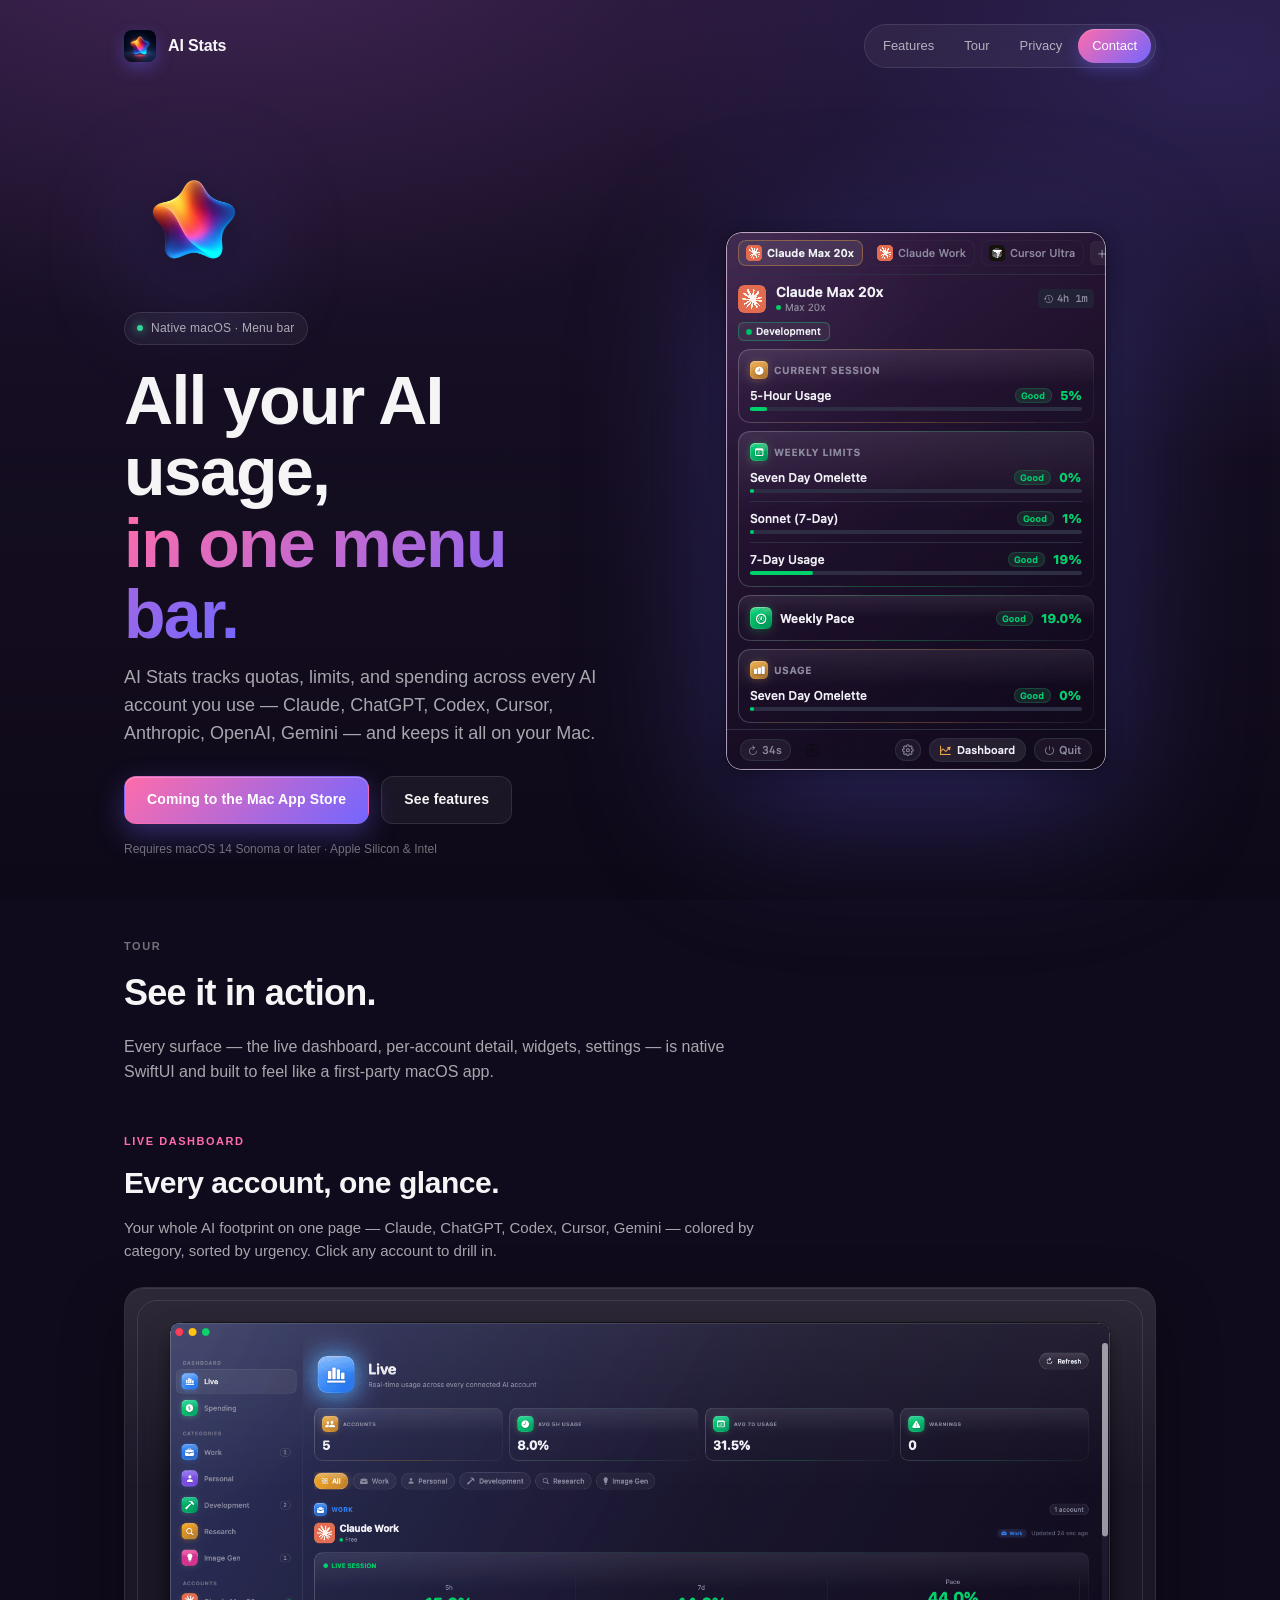
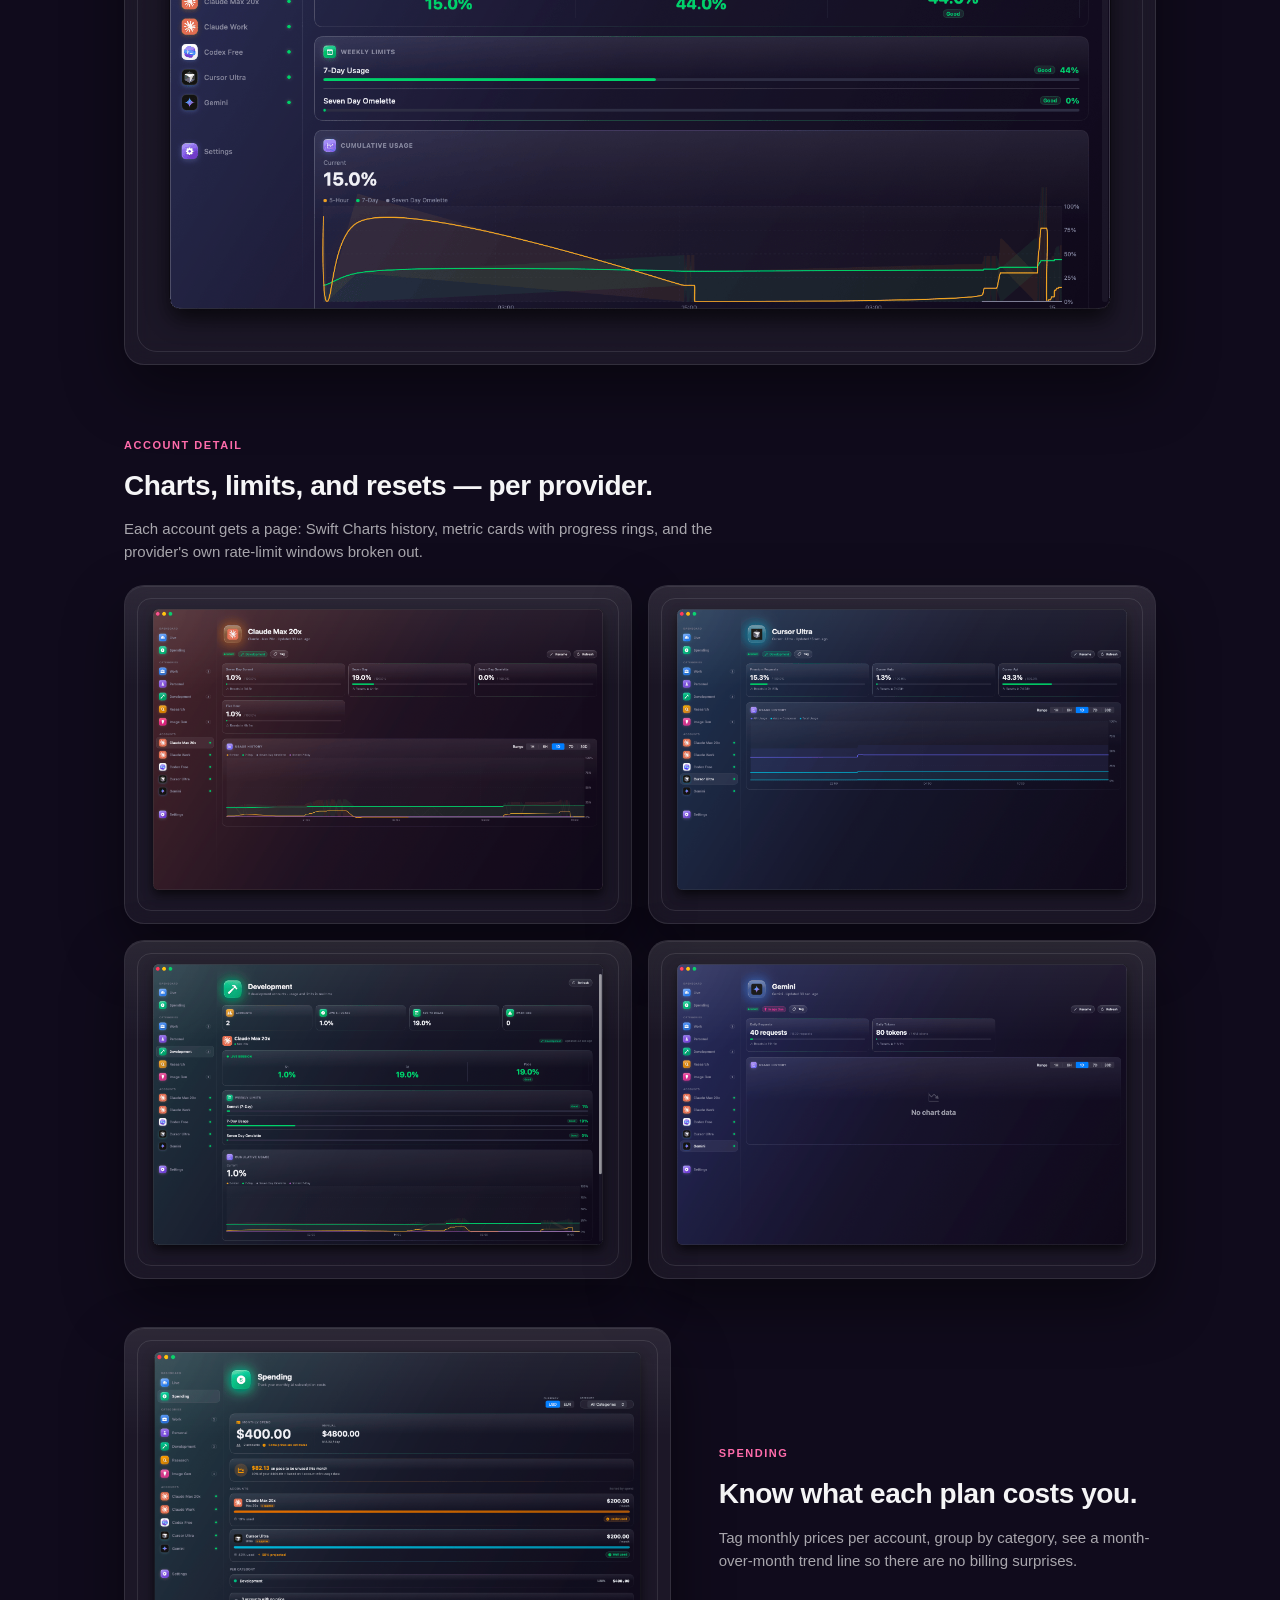
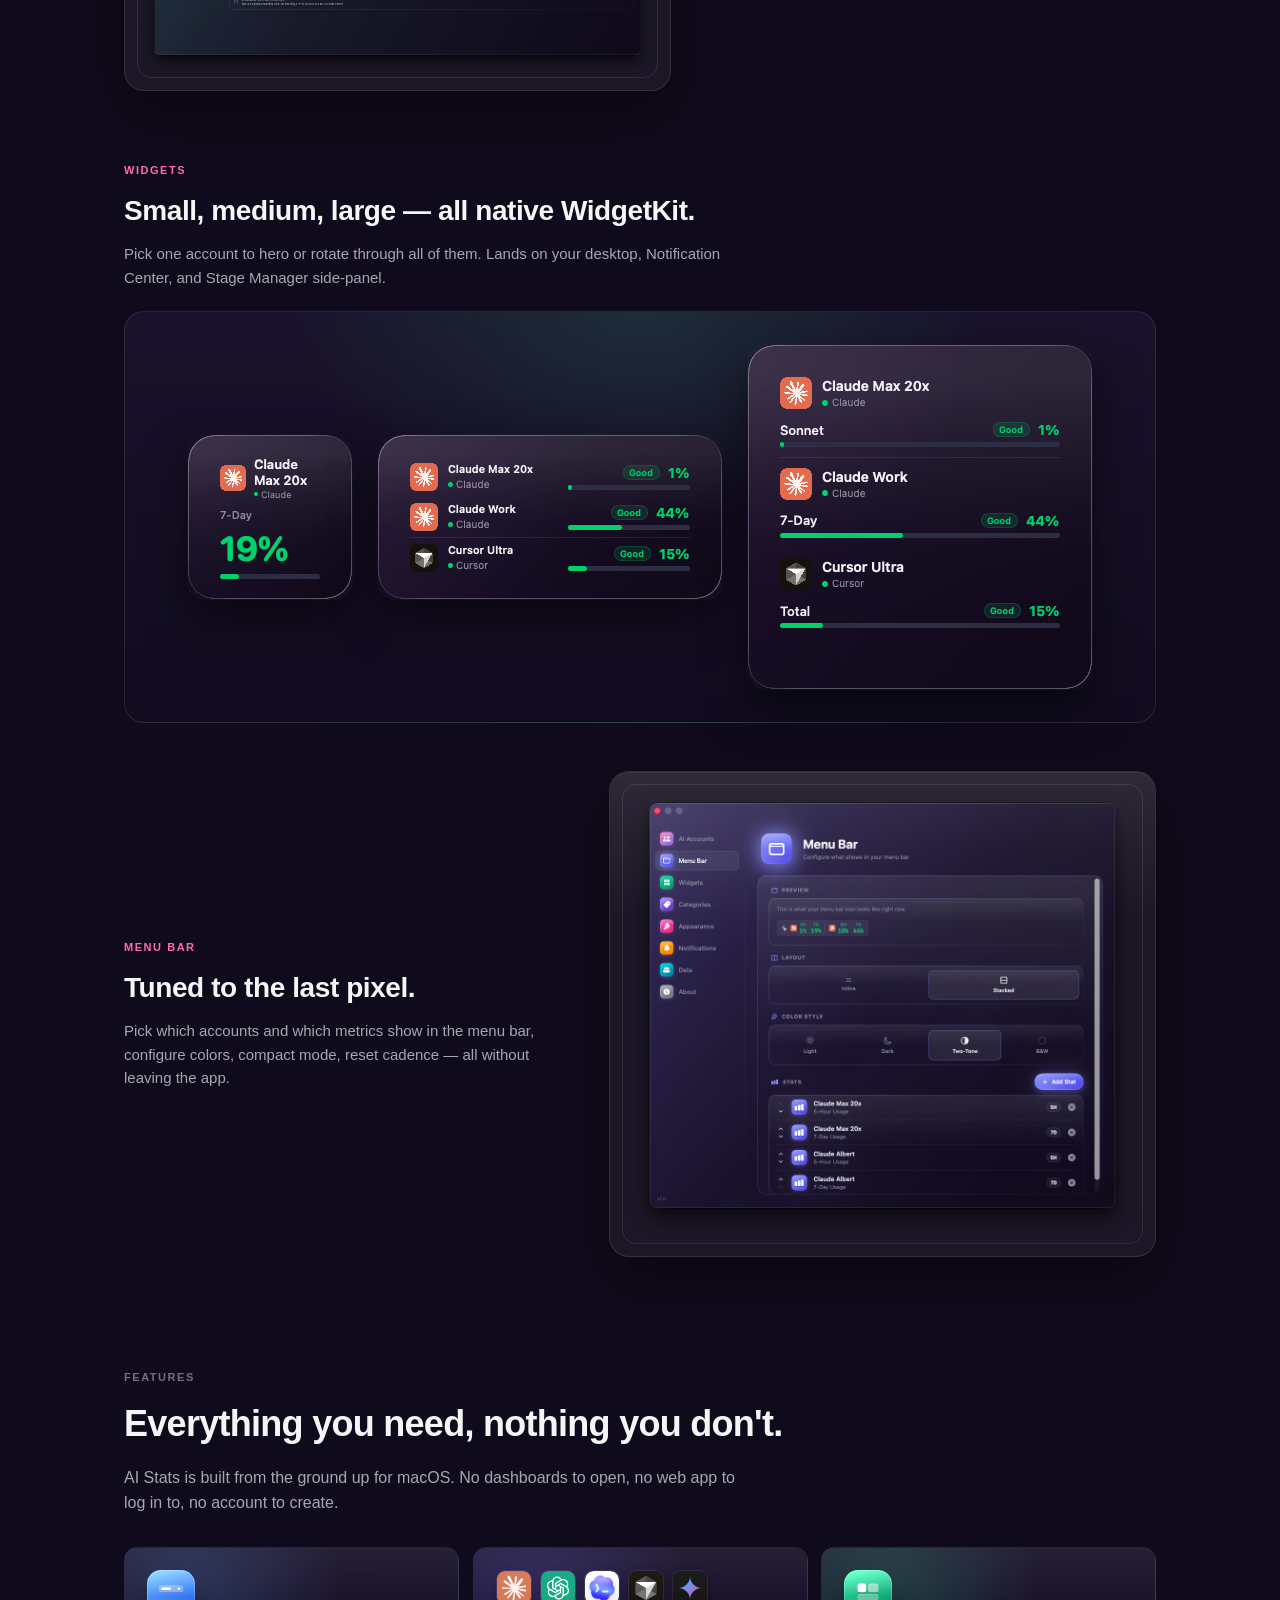
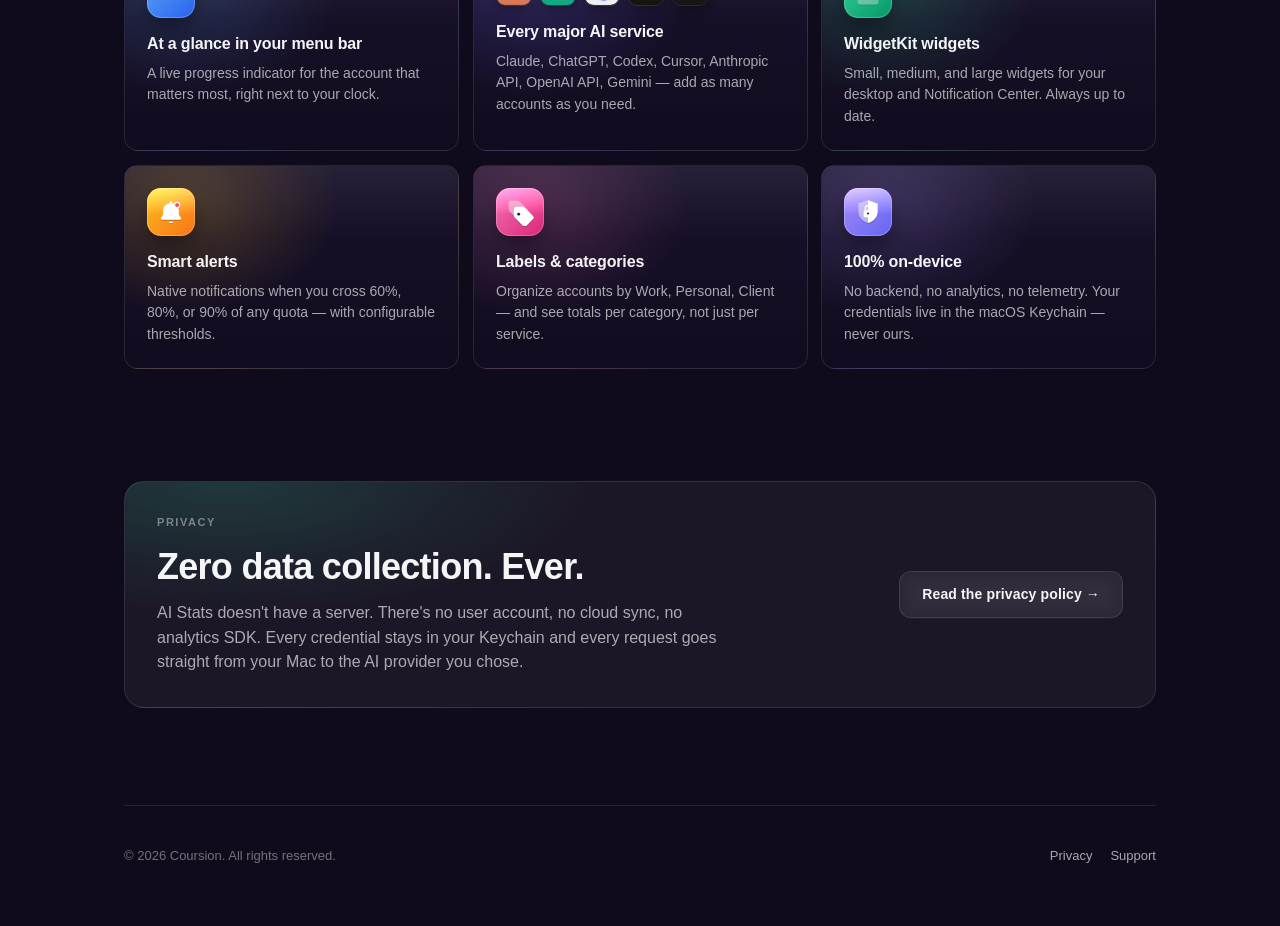
==== index.html @ 0c251b23 "feat(site): Tour section moved above Features, rebuilt around real screenshots Reorganises the marke" ====
<!DOCTYPE html>
<html lang="en">
<head>
  <meta charset="UTF-8" />
  <meta name="viewport" content="width=device-width, initial-scale=1.0" />
  <title>AI Stats — All your AI usage, in one menu bar</title>
  <meta name="description" content="AI Stats is a native macOS menu bar app that tracks usage, limits, and spending across Claude, ChatGPT, Codex, Cursor, Gemini, and more — 100% on-device." />
  <meta name="theme-color" content="#100B1C" />

  <meta property="og:title" content="AI Stats — All your AI usage, in one menu bar" />
  <meta property="og:description" content="Native macOS app. Track usage, limits, and spending across every AI account you use. 100% on-device." />
  <meta property="og:type" content="website" />

  <link rel="stylesheet" href="styles.css" />
  <link rel="icon" type="image/png" sizes="64x64" href="favicon.png" />
  <link rel="apple-touch-icon" href="icon.png" />
  <meta property="og:image" content="icon@2x.png" />
</head>
<body>
  <div class="container">
    <nav class="nav">
      <div class="nav-brand">
        <img class="brand-icon" src="icon.png" alt="" />
        <span>AI Stats</span>
      </div>
      <div class="nav-links">
        <a href="#features">Features</a>
        <a href="#showcase">Tour</a>
        <a href="#privacy">Privacy</a>
        <a href="mailto:kuraydev.io@gmail.com" class="nav-cta">Contact</a>
      </div>
    </nav>

    <header class="hero">
      <div class="hero-copy">
        <img class="hero-app-icon" src="icon-transparent.png" alt="AI Stats app icon" />
        <span class="hero-eyebrow"><span class="dot"></span>Native macOS · Menu bar</span>
        <h1>All your AI usage,<br/><span class="grad">in one menu bar.</span></h1>
        <p>AI Stats tracks quotas, limits, and spending across every AI account you use — Claude, ChatGPT, Codex, Cursor, Anthropic, OpenAI, Gemini — and keeps it all on your Mac.</p>
        <div class="cta-row">
          <a href="#" class="btn btn-primary" aria-label="Download on the Mac App Store">Coming to the Mac App Store</a>
          <a href="#features" class="btn btn-ghost">See features</a>
        </div>
        <div class="hero-meta">Requires macOS 14 Sonoma or later · Apple Silicon &amp; Intel</div>
      </div>
      <div class="hero-visual" aria-hidden="true">
        <img class="hero-shot" src="screenshots/menubar.png" alt="AI Stats menu bar popover" onerror="this.outerHTML='&lt;div class=&quot;hero-shot-placeholder&quot;&gt;&lt;span&gt;Drop screenshots/menubar.png here&lt;/span&gt;&lt;/div&gt;'" />
      </div>
    </header>

    <section id="showcase" class="showcase">
      <div class="section-eyebrow reveal">Tour</div>
      <h2 class="reveal">See it in action.</h2>
      <p class="section-lead reveal">Every surface — the live dashboard, per-account detail, widgets, settings — is native SwiftUI and built to feel like a first-party macOS app.</p>

      <!-- Live dashboard — full-width hero shot -->
      <div class="showcase-hero reveal">
        <div class="showcase-kicker">Live Dashboard</div>
        <h3>Every account, one glance.</h3>
        <p>Your whole AI footprint on one page — Claude, ChatGPT, Codex, Cursor, Gemini — colored by category, sorted by urgency. Click any account to drill in.</p>
        <div class="showcase-media wide">
          <img src="screenshots/live-dashboard.png" alt="AI Stats live dashboard" />
        </div>
      </div>

      <!-- Per-account detail — 2x2 mosaic -->
      <div class="showcase-block reveal">
        <div class="showcase-kicker">Account Detail</div>
        <h3>Charts, limits, and resets — per provider.</h3>
        <p>Each account gets a page: Swift Charts history, metric cards with progress rings, and the provider's own rate-limit windows broken out.</p>
        <div class="showcase-grid">
          <div class="showcase-media"><img src="screenshots/claude-max-dashboard.png" alt="Claude account detail" /></div>
          <div class="showcase-media"><img src="screenshots/cursor-dashboard.png" alt="Cursor account detail" /></div>
          <div class="showcase-media"><img src="screenshots/development-dashboard.png" alt="Codex / Development account detail" /></div>
          <div class="showcase-media"><img src="screenshots/gemini-dashboard.png" alt="Gemini account detail" /></div>
        </div>
      </div>

      <!-- Spending — alternating row -->
      <div class="showcase-row reveal reverse">
        <div class="showcase-text">
          <div class="showcase-kicker">Spending</div>
          <h3>Know what each plan costs you.</h3>
          <p>Tag monthly prices per account, group by category, see a month-over-month trend line so there are no billing surprises.</p>
        </div>
        <div class="showcase-media">
          <img src="screenshots/spending-dashboard.png" alt="Spending dashboard" />
        </div>
      </div>

      <!-- Widgets trio -->
      <div class="showcase-block reveal">
        <div class="showcase-kicker">Widgets</div>
        <h3>Small, medium, large — all native WidgetKit.</h3>
        <p>Pick one account to hero or rotate through all of them. Lands on your desktop, Notification Center, and Stage Manager side-panel.</p>
        <div class="widget-trio">
          <img class="widget small"  src="screenshots/small-widget.png"  alt="Small widget" />
          <img class="widget medium" src="screenshots/medium-widget.png" alt="Medium widget" />
          <img class="widget large"  src="screenshots/large-widget.png"  alt="Large widget" />
        </div>
      </div>

      <!-- Menu bar settings -->
      <div class="showcase-row reveal">
        <div class="showcase-text">
          <div class="showcase-kicker">Menu bar</div>
          <h3>Tuned to the last pixel.</h3>
          <p>Pick which accounts and which metrics show in the menu bar, configure colors, compact mode, reset cadence — all without leaving the app.</p>
        </div>
        <div class="showcase-media">
          <img src="screenshots/menubar-settings.png" alt="Menu bar settings" />
        </div>
      </div>
    </section>

    <section id="features" class="reveal">
      <div class="section-eyebrow">Features</div>
      <h2>Everything you need, nothing you don't.</h2>
      <p class="section-lead">AI Stats is built from the ground up for macOS. No dashboards to open, no web app to log in to, no account to create.</p>

      <div class="features reveal-stagger">
        <div class="card">
          <span class="feature-icon g-sky-blue" aria-hidden="true">
            <!-- Mini menu bar with progress pill + clock dot -->
            <svg viewBox="0 0 32 32" fill="currentColor"><rect x="2" y="6" width="28" height="8" rx="2" opacity="0.35"/><rect x="5" y="8.5" width="11" height="3" rx="1.5"/><rect x="5" y="8.5" width="7" height="3" rx="1.5" opacity="0.55"/><circle cx="25" cy="10" r="1.4"/></svg>
          </span>
          <h3>At a glance in your menu bar</h3>
          <p>A live progress indicator for the account that matters most, right next to your clock.</p>
        </div>

        <div class="card card-providers">
          <div class="provider-row" aria-hidden="true">
            <img src="providers/claude.png" alt="" />
            <img src="providers/chatgpt.png" alt="" />
            <img src="providers/codex.png" alt="" />
            <img src="providers/cursor.png" alt="" />
            <img src="providers/gemini.png" alt="" />
          </div>
          <h3>Every major AI service</h3>
          <p>Claude, ChatGPT, Codex, Cursor, Anthropic API, OpenAI API, Gemini — add as many accounts as you need.</p>
        </div>

        <div class="card">
          <span class="feature-icon g-mint-emerald" aria-hidden="true">
            <!-- Three stacked widgets (small, medium, large) -->
            <svg viewBox="0 0 32 32" fill="currentColor"><rect x="4" y="4" width="10" height="10" rx="2.5"/><rect x="16" y="4" width="12" height="10" rx="2.5" opacity="0.55"/><rect x="4" y="16" width="24" height="12" rx="2.5" opacity="0.35"/></svg>
          </span>
          <h3>WidgetKit widgets</h3>
          <p>Small, medium, and large widgets for your desktop and Notification Center. Always up to date.</p>
        </div>

        <div class="card">
          <span class="feature-icon g-amber-orange" aria-hidden="true">
            <!-- Bell with a red notification dot -->
            <svg viewBox="0 0 32 32" fill="currentColor"><path d="M16 3.5a1.6 1.6 0 00-1.6 1.6V6A8 8 0 007 14v3.8c0 1-.3 2-.9 2.8l-1.4 2a1.4 1.4 0 001.1 2.2h20.4a1.4 1.4 0 001.1-2.2l-1.4-2a4.7 4.7 0 01-.9-2.8V14a8 8 0 00-7.4-7.99V5.1A1.6 1.6 0 0016 3.5z"/><path d="M13.2 27a3 3 0 005.6 0z"/><circle cx="23" cy="8" r="3" fill="#FF4B5C" stroke="white" stroke-width="1.4"/></svg>
          </span>
          <h3>Smart alerts</h3>
          <p>Native notifications when you cross 60%, 80%, or 90% of any quota — with configurable thresholds.</p>
        </div>

        <div class="card">
          <span class="feature-icon g-pink-magenta" aria-hidden="true">
            <!-- Two overlapping category tags -->
            <svg viewBox="0 0 32 32" fill="currentColor"><path d="M3 6a3 3 0 013-3h7.2a3 3 0 012.12.88l9.3 9.3a3 3 0 010 4.24l-7.18 7.18a3 3 0 01-4.24 0L3.88 15.3A3 3 0 013 13.18V6z" opacity="0.45"/><path d="M9 13a3 3 0 013-3h7.2a3 3 0 012.12.88l9.3 9.3a3 3 0 010 4.24l-7.18 7.18a3 3 0 01-4.24 0L9.88 22.3A3 3 0 019 20.18V13z"/><circle cx="14.5" cy="18.5" r="1.6" fill="#3b0b2a"/></svg>
          </span>
          <h3>Labels &amp; categories</h3>
          <p>Organize accounts by Work, Personal, Client — and see totals per category, not just per service.</p>
        </div>

        <div class="card">
          <span class="feature-icon g-lilac-indigo" aria-hidden="true">
            <!-- Shield with padlock -->
            <svg viewBox="0 0 32 32" fill="currentColor"><path d="M16 2.5l11 4v8.5c0 7-4.7 11.5-11 13.5-6.3-2-11-6.5-11-13.5V6.5l11-4z" opacity="0.5"/><path d="M16 2.5l11 4v8.5c0 7-4.7 11.5-11 13.5z"/><rect x="11" y="14" width="10" height="8" rx="1.5" fill="white"/><path d="M13 14v-2.2a3 3 0 016 0V14" fill="none" stroke="white" stroke-width="1.8" stroke-linecap="round"/><circle cx="16" cy="17.8" r="1.2" fill="#2a1265"/></svg>
          </span>
          <h3>100% on-device</h3>
          <p>No backend, no analytics, no telemetry. Your credentials live in the macOS Keychain — never ours.</p>
        </div>
      </div>
    </section>

    <section id="privacy" class="reveal">
      <div class="privacy-callout">
        <div>
          <div class="section-eyebrow" style="margin-bottom:8px;">Privacy</div>
          <h2>Zero data collection. Ever.</h2>
          <p>AI Stats doesn't have a server. There's no user account, no cloud sync, no analytics SDK. Every credential stays in your Keychain and every request goes straight from your Mac to the AI provider you chose.</p>
        </div>
        <a href="privacy.html" class="btn btn-ghost">Read the privacy policy →</a>
      </div>
    </section>

    <footer>
      <div class="footer-row">
        <div>© <span id="year">2026</span> Coursion. All rights reserved.</div>
        <div class="footer-links">
          <a href="privacy.html">Privacy</a>
          <a href="mailto:kuraydev.io@gmail.com">Support</a>
        </div>
      </div>
    </footer>
  </div>

  <script>
    document.getElementById('year').textContent = new Date().getFullYear();

    // Reveal on scroll: toggles .is-visible on elements marked .reveal /
    // .reveal-stagger. We promote the element to a GPU layer (will-change)
    // only for the duration of its transition and clear it afterwards so
    // idle cards don't hold compositing layers forever — keeps the page
    // feeling snappy even with a dozen reveals below the fold.
    (function() {
      var targets = document.querySelectorAll('.reveal, .reveal-stagger');
      if (!('IntersectionObserver' in window)) {
        targets.forEach(function(el) { el.classList.add('is-visible'); });
        return;
      }
      var io = new IntersectionObserver(function(entries) {
        entries.forEach(function(entry) {
          if (!entry.isIntersecting) return;
          var el = entry.target;
          el.style.willChange = 'transform, opacity';
          el.classList.add('is-visible');
          io.unobserve(el);
          // Clear will-change after the longest transition + stagger has
          // finished (~600ms covers both .reveal and .reveal-stagger).
          setTimeout(function() { el.style.willChange = 'auto'; }, 650);
        });
      }, { threshold: 0.1, rootMargin: '0px 0px -10% 0px' });
      targets.forEach(function(el) { io.observe(el); });
    })();
  </script>
</body>
</html>
---- styles.css ----
/* AI Stats — website theme. Mirrors AppTheme.swift / DESIGN-SYSTEM.md. */

:root {
  --bg-base: #100B1C;
  --bg-1: #1F1330;
  --bg-2: #150E22;
  --bg-3: #0E0918;
  --accent-1: #FF6CAB;
  --accent-2: #7366FF;
  --text-primary: rgba(255, 255, 255, 0.96);
  --text-secondary: rgba(255, 255, 255, 0.64);
  --text-muted: rgba(255, 255, 255, 0.42);
  --card-bg: rgba(255, 255, 255, 0.05);
  --card-bg-strong: rgba(255, 255, 255, 0.08);
  --card-border: rgba(255, 255, 255, 0.10);
  --card-border-strong: rgba(255, 255, 255, 0.18);
  --radius-lg: 20px;
  --radius-md: 14px;
  --radius-sm: 10px;
}

* { box-sizing: border-box; }

html {
  scroll-behavior: smooth;
  scroll-padding-top: 24px;
}

html, body {
  margin: 0;
  padding: 0;
  background: var(--bg-base);
  color: var(--text-primary);
  font-family: -apple-system, BlinkMacSystemFont, "SF Pro Display", "SF Pro Text", "Helvetica Neue", Arial, sans-serif;
  font-size: 16px;
  line-height: 1.55;
  -webkit-font-smoothing: antialiased;
  -moz-osx-font-smoothing: grayscale;
  text-rendering: optimizeLegibility;
}

body {
  min-height: 100vh;
  position: relative;
  overflow-x: hidden;
  background:
    radial-gradient(1200px 700px at 18% -10%, rgba(155, 89, 182, 0.28), transparent 60%),
    radial-gradient(900px 600px at 95% 8%, rgba(115, 102, 255, 0.18), transparent 65%),
    linear-gradient(180deg, var(--bg-1) 0%, var(--bg-2) 45%, var(--bg-3) 100%),
    var(--bg-base);
  background-attachment: fixed;
}

a { color: #C4B5FD; text-decoration: none; }
a:hover { color: #E9D5FF; }

/* ------------------------------------------------------------------ layout */

.container {
  max-width: 1080px;
  margin: 0 auto;
  padding: 0 24px;
}

.nav {
  display: flex;
  align-items: center;
  justify-content: space-between;
  padding: 24px 0 12px;
}

.nav-brand {
  display: flex;
  align-items: center;
  gap: 12px;
  font-weight: 600;
  font-size: 16px;
  letter-spacing: -0.01em;
}

.nav-links {
  display: inline-flex;
  align-items: center;
  gap: 2px;
  padding: 4px;
  background: var(--card-bg);
  border: 1px solid var(--card-border);
  border-radius: 999px;
  backdrop-filter: blur(14px);
  -webkit-backdrop-filter: blur(14px);
  font-size: 13px;
  font-weight: 500;
}
.nav-links a {
  color: var(--text-secondary);
  padding: 7px 14px;
  border-radius: 999px;
  transition: color 160ms ease, background 160ms ease, box-shadow 160ms ease;
}
.nav-links a:hover {
  color: var(--text-primary);
  background: rgba(255, 255, 255, 0.06);
}
.nav-links .nav-cta {
  color: white;
  background: linear-gradient(135deg, var(--accent-1), var(--accent-2));
  box-shadow: 0 6px 16px rgba(115, 102, 255, 0.35), inset 0 1px 0 rgba(255,255,255,0.22);
}
.nav-links .nav-cta:hover {
  color: white;
  background: linear-gradient(135deg, var(--accent-1), var(--accent-2));
  box-shadow: 0 10px 22px rgba(115, 102, 255, 0.45), inset 0 1px 0 rgba(255,255,255,0.28);
}

/* ------------------------------------------------------------------ icons */

.brand-icon {
  width: 32px;
  height: 32px;
  border-radius: 8px;
  box-shadow: 0 6px 16px rgba(115, 102, 255, 0.35);
  object-fit: cover;
  display: block;
}

.hero-app-icon {
  width: 140px;
  height: 140px;
  display: block;
  margin: 0 auto 20px;
  filter: drop-shadow(0 24px 60px rgba(115, 102, 255, 0.45)) drop-shadow(0 6px 18px rgba(0,0,0,0.4));
  object-fit: contain;
}

.feature-icon {
  width: 48px;
  height: 48px;
  border-radius: 14px;
  display: inline-flex;
  align-items: center;
  justify-content: center;
  position: relative;
  color: white;
  box-shadow: 0 10px 22px rgba(0,0,0,0.35);
}
.feature-icon svg {
  width: 28px;
  height: 28px;
  position: relative;
  z-index: 1;
  color: white;
  filter: drop-shadow(0 1px 0 rgba(0,0,0,0.22));
}

.provider-row {
  display: flex;
  gap: 8px;
  flex-wrap: wrap;
}
.provider-row img {
  width: 36px;
  height: 36px;
  border-radius: 9px;
  object-fit: cover;
  box-shadow: 0 4px 10px rgba(0,0,0,0.28);
  border: 1px solid rgba(255,255,255,0.08);
}
.feature-icon::before {
  content: "";
  position: absolute;
  inset: 0;
  border-radius: inherit;
  background: linear-gradient(180deg, rgba(255,255,255,0.25), rgba(255,255,255,0) 55%);
  mix-blend-mode: plus-lighter;
  pointer-events: none;
}
.feature-icon::after {
  content: "";
  position: absolute;
  inset: 0;
  border-radius: inherit;
  border: 1px solid rgba(255,255,255,0.22);
  pointer-events: none;
}

.g-pink-purple  { background: linear-gradient(135deg, #FF6CAB, #7366FF); }
.g-amber-orange { background: linear-gradient(135deg, #FBBF24, #F97316); }
.g-mint-emerald { background: linear-gradient(135deg, #34D399, #059669); }
.g-sky-blue     { background: linear-gradient(135deg, #60A5FA, #2563EB); }
.g-pink-magenta { background: linear-gradient(135deg, #F472B6, #DB2777); }
.g-lilac-indigo { background: linear-gradient(135deg, #A78BFA, #6366F1); }

/* ------------------------------------------------------------------ hero */

.hero {
  padding: 72px 0 48px;
  display: grid;
  grid-template-columns: minmax(0, 1.05fr) minmax(0, 1fr);
  align-items: center;
  gap: 48px;
}
.hero-copy { text-align: left; }
.hero-copy p { margin: 0 0 28px; max-width: 540px; }
.hero-copy .hero-app-icon { margin: 0 0 20px; }
.hero-copy .cta-row { justify-content: flex-start; }
.hero-copy .hero-meta { text-align: left; }

.hero-visual {
  position: relative;
  min-width: 0;
}
.hero-shot {
  display: block;
  /* Render at the image's native pixel size — never upscale. Small
   * screens still shrink it via the max-width: 100% fallback. */
  width: auto;
  height: auto;
  max-width: 100%;
  margin: 0 auto;
  filter:
    drop-shadow(0 30px 70px rgba(115, 102, 255, 0.35))
    drop-shadow(0 10px 24px rgba(0, 0, 0, 0.55));
}
.hero-shot-placeholder {
  aspect-ratio: 3 / 4;
  max-width: 420px;
  margin: 0 auto;
  border-radius: var(--radius-lg);
  background:
    radial-gradient(400px 240px at 30% 15%, rgba(155,89,182,0.35), transparent 70%),
    radial-gradient(380px 220px at 85% 20%, rgba(115,102,255,0.25), transparent 70%),
    linear-gradient(180deg, #1A1230, #0E0918);
  border: 1px solid var(--card-border);
  display: grid;
  place-items: center;
  padding: 24px;
  text-align: center;
  color: var(--text-muted);
  font-size: 13px;
}

@media (max-width: 900px) {
  .hero {
    grid-template-columns: 1fr;
    gap: 32px;
    text-align: center;
  }
  .hero-copy { text-align: center; }
  .hero-copy .hero-app-icon { margin: 0 auto 20px; }
  .hero-copy .cta-row { justify-content: center; }
  .hero-visual { order: 2; }
}

.hero-eyebrow {
  display: inline-flex;
  align-items: center;
  gap: 8px;
  padding: 6px 12px;
  background: var(--card-bg);
  border: 1px solid var(--card-border);
  border-radius: 999px;
  font-size: 12px;
  letter-spacing: 0.02em;
  color: var(--text-secondary);
  backdrop-filter: blur(10px);
  -webkit-backdrop-filter: blur(10px);
}
.hero-eyebrow .dot {
  width: 6px;
  height: 6px;
  border-radius: 50%;
  background: #34D399;
  box-shadow: 0 0 10px #34D399;
}

.hero h1 {
  font-size: clamp(40px, 6vw, 68px);
  line-height: 1.05;
  font-weight: 700;
  letter-spacing: -0.025em;
  margin: 20px 0 14px;
}
.hero h1 .grad {
  background: linear-gradient(135deg, var(--accent-1), var(--accent-2));
  -webkit-background-clip: text;
  background-clip: text;
  color: transparent;
}

.hero p {
  font-size: 18px;
  color: var(--text-secondary);
  max-width: 640px;
  margin: 0 auto 28px;
}

.cta-row {
  display: inline-flex;
  gap: 12px;
  flex-wrap: wrap;
  justify-content: center;
}

.btn {
  display: inline-flex;
  align-items: center;
  gap: 8px;
  padding: 12px 22px;
  border-radius: 12px;
  font-weight: 600;
  font-size: 14px;
  letter-spacing: 0.01em;
  border: 1px solid transparent;
  cursor: pointer;
  transition: transform 120ms ease, box-shadow 120ms ease, background 120ms ease;
  text-decoration: none;
}

.btn-primary {
  color: white;
  background: linear-gradient(135deg, var(--accent-1), var(--accent-2));
  box-shadow: 0 10px 28px rgba(115, 102, 255, 0.35), inset 0 1px 0 rgba(255,255,255,0.25);
  position: relative;
}
.btn-primary:hover { transform: translateY(-1px); box-shadow: 0 14px 34px rgba(115,102,255,0.45), inset 0 1px 0 rgba(255,255,255,0.3); }

.btn-ghost {
  color: var(--text-primary);
  background: var(--card-bg);
  border-color: var(--card-border);
  backdrop-filter: blur(10px);
  -webkit-backdrop-filter: blur(10px);
}
.btn-ghost:hover { background: var(--card-bg-strong); border-color: var(--card-border-strong); }

.hero-meta {
  margin-top: 16px;
  font-size: 12px;
  color: var(--text-muted);
}

/* ------------------------------------------------------------------ preview card */

.preview {
  margin: 48px auto 72px;
  max-width: 880px;
  border-radius: var(--radius-lg);
  padding: 18px;
  background: var(--card-bg);
  border: 1px solid var(--card-border);
  backdrop-filter: blur(14px);
  -webkit-backdrop-filter: blur(14px);
  box-shadow: 0 30px 80px rgba(0,0,0,0.45), inset 0 1px 0 rgba(255,255,255,0.08);
  position: relative;
  overflow: hidden;
}
.preview::before {
  content: "";
  position: absolute;
  inset: 0;
  border-radius: inherit;
  background: linear-gradient(180deg, rgba(255,255,255,0.10), rgba(255,255,255,0) 30%);
  pointer-events: none;
}
.preview-placeholder,
.media-placeholder {
  aspect-ratio: 16 / 9;
  border-radius: var(--radius-md);
  background:
    radial-gradient(400px 240px at 20% 10%, rgba(155,89,182,0.35), transparent 70%),
    radial-gradient(380px 220px at 85% 20%, rgba(115,102,255,0.25), transparent 70%),
    linear-gradient(180deg, #1A1230, #0E0918);
  border: 1px solid var(--card-border);
  display: grid;
  place-items: center;
  color: var(--text-muted);
  font-size: 13px;
  text-align: center;
  padding: 20px;
}
.preview-img {
  display: block;
  width: 100%;
  height: auto;
  border-radius: var(--radius-md);
  border: 1px solid var(--card-border);
  box-shadow: 0 20px 50px rgba(0,0,0,0.45);
}

/* ------------------------------------------------------------------ showcase */

.showcase { padding-top: 32px; }

.showcase-row {
  display: grid;
  grid-template-columns: 1fr 1.25fr;
  gap: 48px;
  align-items: center;
  margin-top: 48px;
}
.showcase-row.reverse { grid-template-columns: 1.25fr 1fr; }
.showcase-row.reverse .showcase-text  { order: 2; }
.showcase-row.reverse .showcase-media { order: 1; }

.showcase-kicker {
  text-transform: uppercase;
  letter-spacing: 0.14em;
  font-size: 11px;
  font-weight: 600;
  color: var(--accent-1);
  margin-bottom: 10px;
}
.showcase-text h3 {
  font-size: clamp(22px, 2.4vw, 28px);
  letter-spacing: -0.015em;
  margin: 0 0 10px;
  font-weight: 700;
}
.showcase-text p {
  color: var(--text-secondary);
  font-size: 15px;
  margin: 0;
  max-width: 520px;
}

.showcase-media {
  position: relative;
  padding: 12px;
  border-radius: var(--radius-lg);
  background: var(--card-bg);
  border: 1px solid var(--card-border);
  backdrop-filter: blur(14px);
  -webkit-backdrop-filter: blur(14px);
  box-shadow: 0 24px 60px rgba(0,0,0,0.45), inset 0 1px 0 rgba(255,255,255,0.08);
  overflow: hidden;
}
.showcase-media::before {
  content: "";
  position: absolute;
  inset: 0;
  border-radius: inherit;
  background: linear-gradient(180deg, rgba(255,255,255,0.08), rgba(255,255,255,0) 30%);
  pointer-events: none;
}
.showcase-media img {
  display: block;
  width: 100%;
  height: auto;
  border-radius: var(--radius-md);
  border: 1px solid var(--card-border);
}
.showcase-media .media-placeholder {
  margin: 0;
}

@media (max-width: 760px) {
  .showcase-row,
  .showcase-row.reverse {
    grid-template-columns: 1fr;
    gap: 24px;
  }
  .showcase-row.reverse .showcase-text { order: 1; }
  .showcase-row.reverse .showcase-media { order: 2; }
}

/* Full-width "hero" showcase block — copy stacked above a wide screenshot. */
.showcase-hero {
  margin: 48px 0;
  text-align: left;
}
.showcase-hero h3 {
  font-size: clamp(22px, 2.6vw, 30px);
  letter-spacing: -0.015em;
  margin: 0 0 10px;
  font-weight: 700;
}
.showcase-hero p {
  color: var(--text-secondary);
  font-size: 15px;
  margin: 0 0 24px;
  max-width: 640px;
}
.showcase-media.wide img {
  border-radius: var(--radius-lg);
}

/* Generic block with copy then a grid/trio underneath. */
.showcase-block {
  margin: 72px 0 48px;
}
.showcase-block h3 {
  font-size: clamp(22px, 2.4vw, 28px);
  letter-spacing: -0.015em;
  margin: 0 0 10px;
  font-weight: 700;
}
.showcase-block p {
  color: var(--text-secondary);
  font-size: 15px;
  margin: 0 0 22px;
  max-width: 620px;
}

.showcase-grid {
  display: grid;
  grid-template-columns: repeat(2, minmax(0, 1fr));
  gap: 16px;
}
@media (max-width: 760px) {
  .showcase-grid { grid-template-columns: 1fr; }
}

/* Widget trio — small / medium / large arranged in a single row,
 * rendered near their native pixel sizes so the hierarchy reads. */
.widget-trio {
  display: flex;
  align-items: center;
  justify-content: center;
  gap: 24px;
  flex-wrap: wrap;
  padding: 32px;
  border-radius: var(--radius-lg);
  background:
    radial-gradient(500px 280px at 50% 0%, rgba(52, 211, 153, 0.14), transparent 70%),
    linear-gradient(180deg, rgba(30, 22, 50, 0.7), rgba(18, 12, 32, 0.85));
  border: 1px solid var(--card-border);
}
.widget-trio .widget {
  display: block;
  height: auto;
  border-radius: 18px;
  box-shadow: 0 18px 44px rgba(0,0,0,0.5);
}
/* Render near 1x of the captured pixel sizes (166 / 346 / 346). */
.widget-trio .widget.small  { width: 166px; }
.widget-trio .widget.medium { width: 346px; }
.widget-trio .widget.large  { width: 346px; }
@media (max-width: 520px) {
  .widget-trio { padding: 20px; gap: 14px; }
  .widget-trio .widget.small  { width: 140px; }
  .widget-trio .widget.medium { width: 100%; }
  .widget-trio .widget.large  { width: 100%; }
}

/* ------------------------------------------------------------------ sections */

section {
  padding: 56px 0;
}

.section-eyebrow {
  text-transform: uppercase;
  letter-spacing: 0.14em;
  font-size: 11px;
  font-weight: 600;
  color: var(--text-muted);
  margin-bottom: 10px;
}

h2 {
  font-size: clamp(28px, 3.4vw, 36px);
  letter-spacing: -0.02em;
  margin: 0 0 14px;
  font-weight: 700;
}

h2 + .section-lead {
  color: var(--text-secondary);
  max-width: 620px;
  margin: 0 0 32px;
  font-size: 16px;
}

/* ------------------------------------------------------------------ feature grid */

.features {
  display: grid;
  grid-template-columns: repeat(auto-fit, minmax(260px, 1fr));
  gap: 14px;
}

.card {
  /* Dark base with a soft aurora glow in the top-left where the icon
   * sits — concentrated, blurred highlight rather than a flat tint.
   * No backdrop-filter: animating transform on a blurred element
   * recomputes the blur region every frame — the single biggest cause
   * of jank during the feature reveal wave. */
  --accent-r: 255;
  --accent-g: 255;
  --accent-b: 255;
  background:
    radial-gradient(220px 160px at 18% 18%, rgba(var(--accent-r), var(--accent-g), var(--accent-b), 0.22), transparent 70%),
    linear-gradient(180deg, rgba(30, 22, 50, 0.7), rgba(18, 12, 32, 0.85));
  border: 1px solid var(--card-border);
  border-radius: var(--radius-md);
  padding: 22px;
  position: relative;
  overflow: hidden;
}
.card:hover {
  background:
    radial-gradient(260px 200px at 18% 18%, rgba(var(--accent-r), var(--accent-g), var(--accent-b), 0.38), transparent 72%),
    linear-gradient(180deg, rgba(36, 26, 60, 0.75), rgba(22, 14, 36, 0.88));
  border-color: rgba(var(--accent-r), var(--accent-g), var(--accent-b), 0.45);
  box-shadow: 0 18px 44px rgba(var(--accent-r), var(--accent-g), var(--accent-b), 0.22);
}

/* Per-card accent tint — matches the feature-icon gradient so each card
 * reads as its own "mood" in both default and hover states. */
.card:has(.g-sky-blue)     { --accent-r:  96; --accent-g: 165; --accent-b: 250; }
.card:has(.g-pink-purple)  { --accent-r: 255; --accent-g: 108; --accent-b: 171; }
.card:has(.g-mint-emerald) { --accent-r:  52; --accent-g: 211; --accent-b: 153; }
.card:has(.g-amber-orange) { --accent-r: 251; --accent-g: 191; --accent-b:  36; }
.card:has(.g-pink-magenta) { --accent-r: 244; --accent-g: 114; --accent-b: 182; }
.card:has(.g-lilac-indigo) { --accent-r: 167; --accent-g: 139; --accent-b: 250; }
.card.card-providers       { --accent-r: 115; --accent-g: 102; --accent-b: 255; }
.card::before {
  content: "";
  position: absolute;
  inset: 0;
  border-radius: inherit;
  background: linear-gradient(180deg, rgba(255,255,255,0.06), rgba(255,255,255,0) 35%);
  pointer-events: none;
}

.card h3 {
  margin: 14px 0 6px;
  font-size: 16px;
  font-weight: 600;
  letter-spacing: -0.01em;
}
.card p {
  margin: 0;
  color: var(--text-secondary);
  font-size: 14px;
  line-height: 1.55;
}

/* ------------------------------------------------------------------ privacy callout */

.privacy-callout {
  background:
    radial-gradient(600px 220px at 10% 0%, rgba(52, 211, 153, 0.18), transparent 60%),
    var(--card-bg);
  border: 1px solid var(--card-border);
  border-radius: var(--radius-lg);
  padding: 32px;
  display: grid;
  grid-template-columns: 1fr auto;
  gap: 20px;
  align-items: center;
  backdrop-filter: blur(14px);
  -webkit-backdrop-filter: blur(14px);
}
.privacy-callout h2 { margin: 0 0 6px; }
.privacy-callout p  { margin: 0; color: var(--text-secondary); max-width: 560px; }

@media (max-width: 640px) {
  .privacy-callout { grid-template-columns: 1fr; }
}

/* ------------------------------------------------------------------ footer */

footer {
  padding: 40px 0 60px;
  color: var(--text-muted);
  font-size: 13px;
  border-top: 1px solid var(--card-border);
  margin-top: 40px;
}
.footer-row {
  display: flex;
  justify-content: space-between;
  gap: 20px;
  flex-wrap: wrap;
}
.footer-links { display: flex; gap: 18px; }
.footer-links a { color: var(--text-secondary); }

/* ------------------------------------------------------------------ legal/prose page */

.prose-page {
  padding: 72px 0 80px;
}
.prose {
  max-width: 760px;
  margin: 0 auto;
}
.prose h1 {
  font-size: 40px;
  font-weight: 700;
  letter-spacing: -0.02em;
  margin: 0 0 10px;
}
.prose .updated {
  color: var(--text-muted);
  font-size: 13px;
  margin-bottom: 28px;
}
.prose h2 {
  font-size: 20px;
  margin: 28px 0 10px;
  letter-spacing: -0.01em;
}
.prose p, .prose li {
  color: var(--text-secondary);
  font-size: 15px;
  line-height: 1.65;
}
.prose ul { padding-left: 20px; }
.prose strong { color: var(--text-primary); }
.prose .card { padding: 24px; }

/* ------------------------------------------------------------------ motion
 * Rules of thumb that keep this snappy:
 * - Animate only `transform` and `opacity` (no box-shadow / background /
 *   border transitions — those invalidate paint every frame).
 * - Keep animating elements on their own compositing layer via
 *   translate3d + will-change *while active*, then clear will-change so
 *   idle cards don't hold GPU layers forever.
 * - Durations stay under ~450ms so the stagger wave resolves fast.
 */

@keyframes hero-float {
  0%, 100% { transform: translate3d(0, 0, 0); }
  50%      { transform: translate3d(0, -6px, 0); }
}

.hero-app-icon {
  animation: hero-float 6s ease-in-out infinite;
  will-change: transform;
}

@keyframes hero-fade-up {
  from { opacity: 0; transform: translate3d(0, 12px, 0); }
  to   { opacity: 1; transform: translate3d(0, 0, 0); }
}

.hero > * {
  animation: hero-fade-up 450ms cubic-bezier(0.22, 1, 0.36, 1) both;
}
.hero > *:nth-child(1) { animation-delay: 0ms; }
.hero > *:nth-child(2) { animation-delay: 50ms; }
.hero > *:nth-child(3) { animation-delay: 100ms; }
.hero > *:nth-child(4) { animation-delay: 150ms; }
.hero > *:nth-child(5) { animation-delay: 200ms; }
.hero > *:nth-child(6) { animation-delay: 250ms; }

.reveal {
  opacity: 0;
  transform: translate3d(0, 16px, 0);
  transition:
    opacity 420ms cubic-bezier(0.22, 1, 0.36, 1),
    transform 420ms cubic-bezier(0.22, 1, 0.36, 1);
}
.reveal.is-visible {
  opacity: 1;
  transform: translate3d(0, 0, 0);
}

/* Features grid fades in as a single block — no per-card transform or
 * stagger. On low-spec machines the per-card wave was visibly janky
 * because each card composites independently alongside the others.
 * A single opacity transition on the container is essentially free on
 * the GPU and still reads as "entering". */
.reveal-stagger {
  opacity: 0;
  transition: opacity 320ms linear;
}
.reveal-stagger.is-visible { opacity: 1; }

/* Isolate card repaints so hovering one doesn't force siblings to
 * recomposite their backdrop-filter blur. */
.card {
  contain: layout paint;
  transition: transform 180ms cubic-bezier(0.22, 1, 0.36, 1);
}
.card:hover {
  transform: translate3d(0, -3px, 0);
}
/* Hover highlight swaps instantly (no transition) — animating
 * background / border-color in parallel with transform is the
 * expensive combo that makes the wave feel laggy. */
.card:hover {
  border-color: var(--card-border-strong);
  background: var(--card-bg-strong);
}

.feature-icon {
  transition: transform 200ms cubic-bezier(0.22, 1, 0.36, 1);
}
.card:hover .feature-icon {
  transform: translate3d(0, -2px, 0) scale(1.04);
}

.btn { transition: transform 120ms ease; }

@media (prefers-reduced-motion: reduce) {
  html { scroll-behavior: auto; }
  .hero-app-icon,
  .hero > *,
  .reveal,
  .reveal-stagger > *,
  .card,
  .feature-icon,
  .btn { animation: none !important; transition: none !important; transform: none !important; opacity: 1 !important; }
}
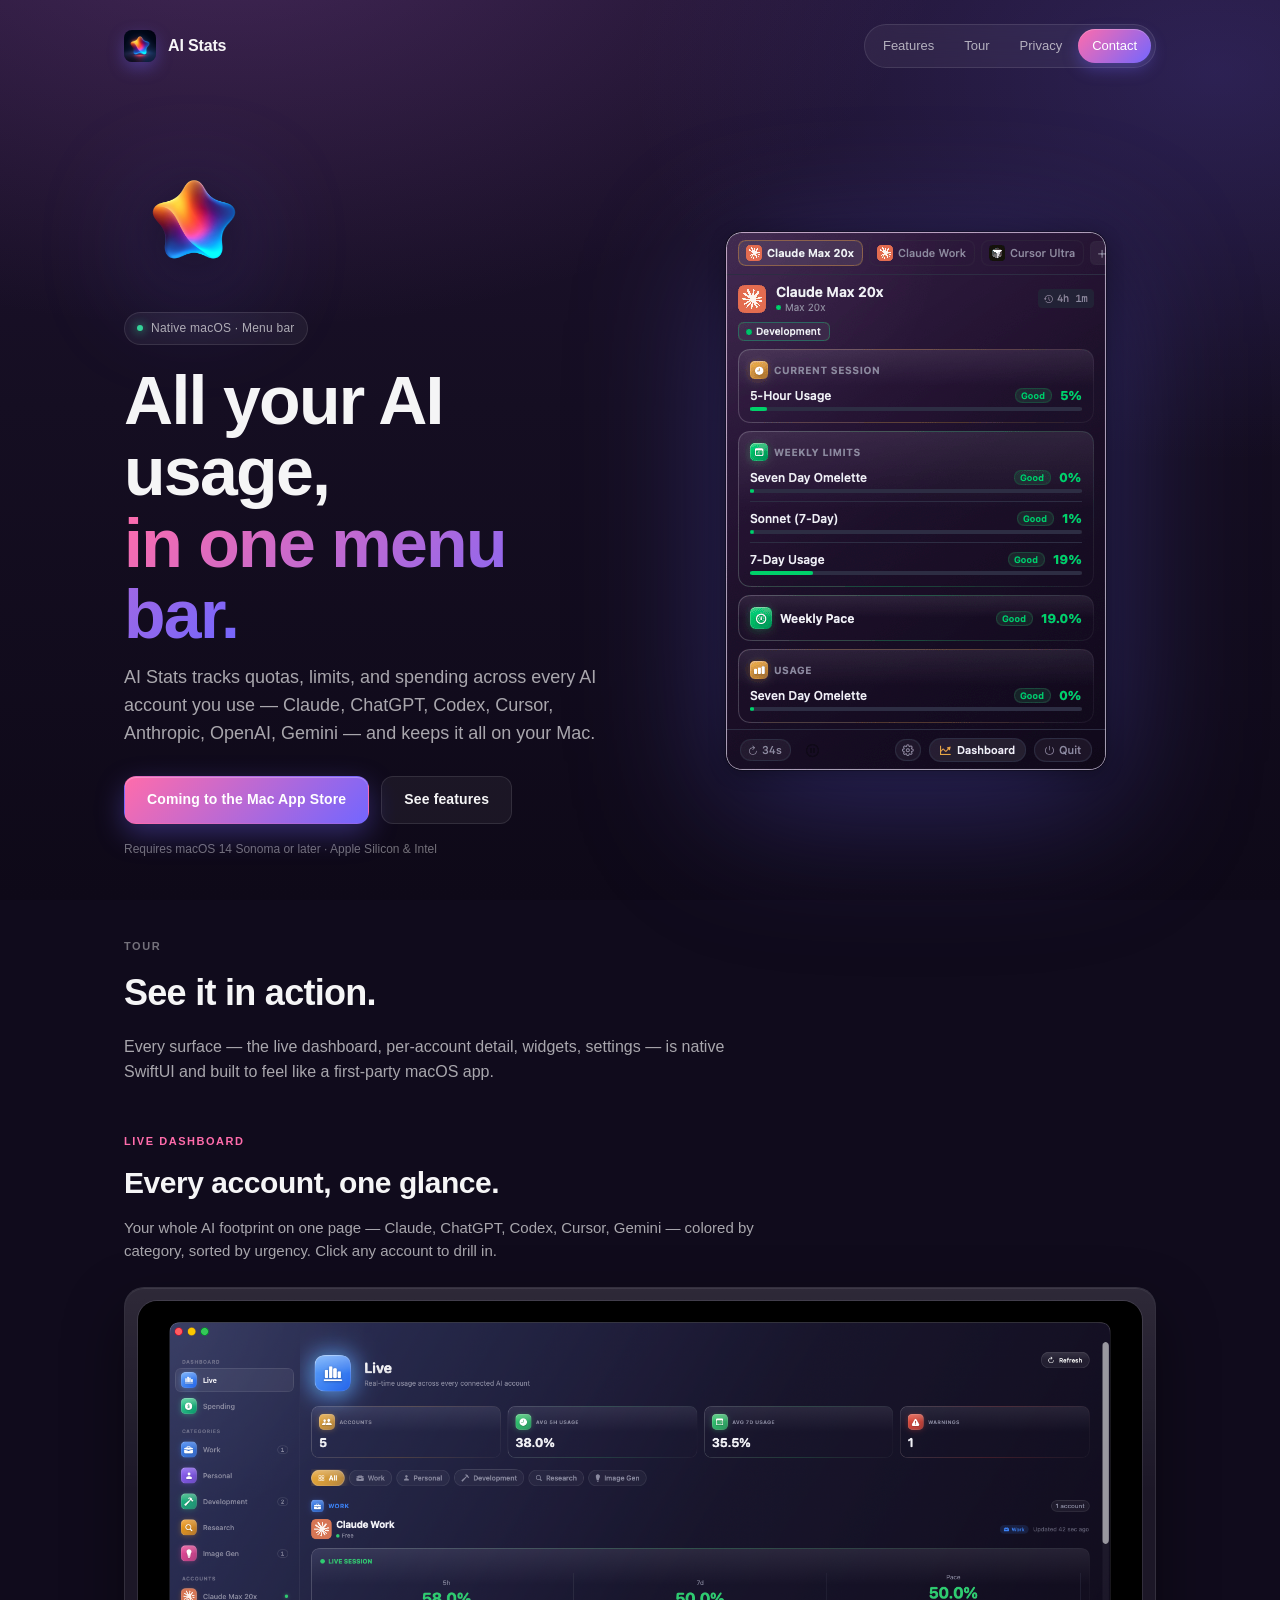
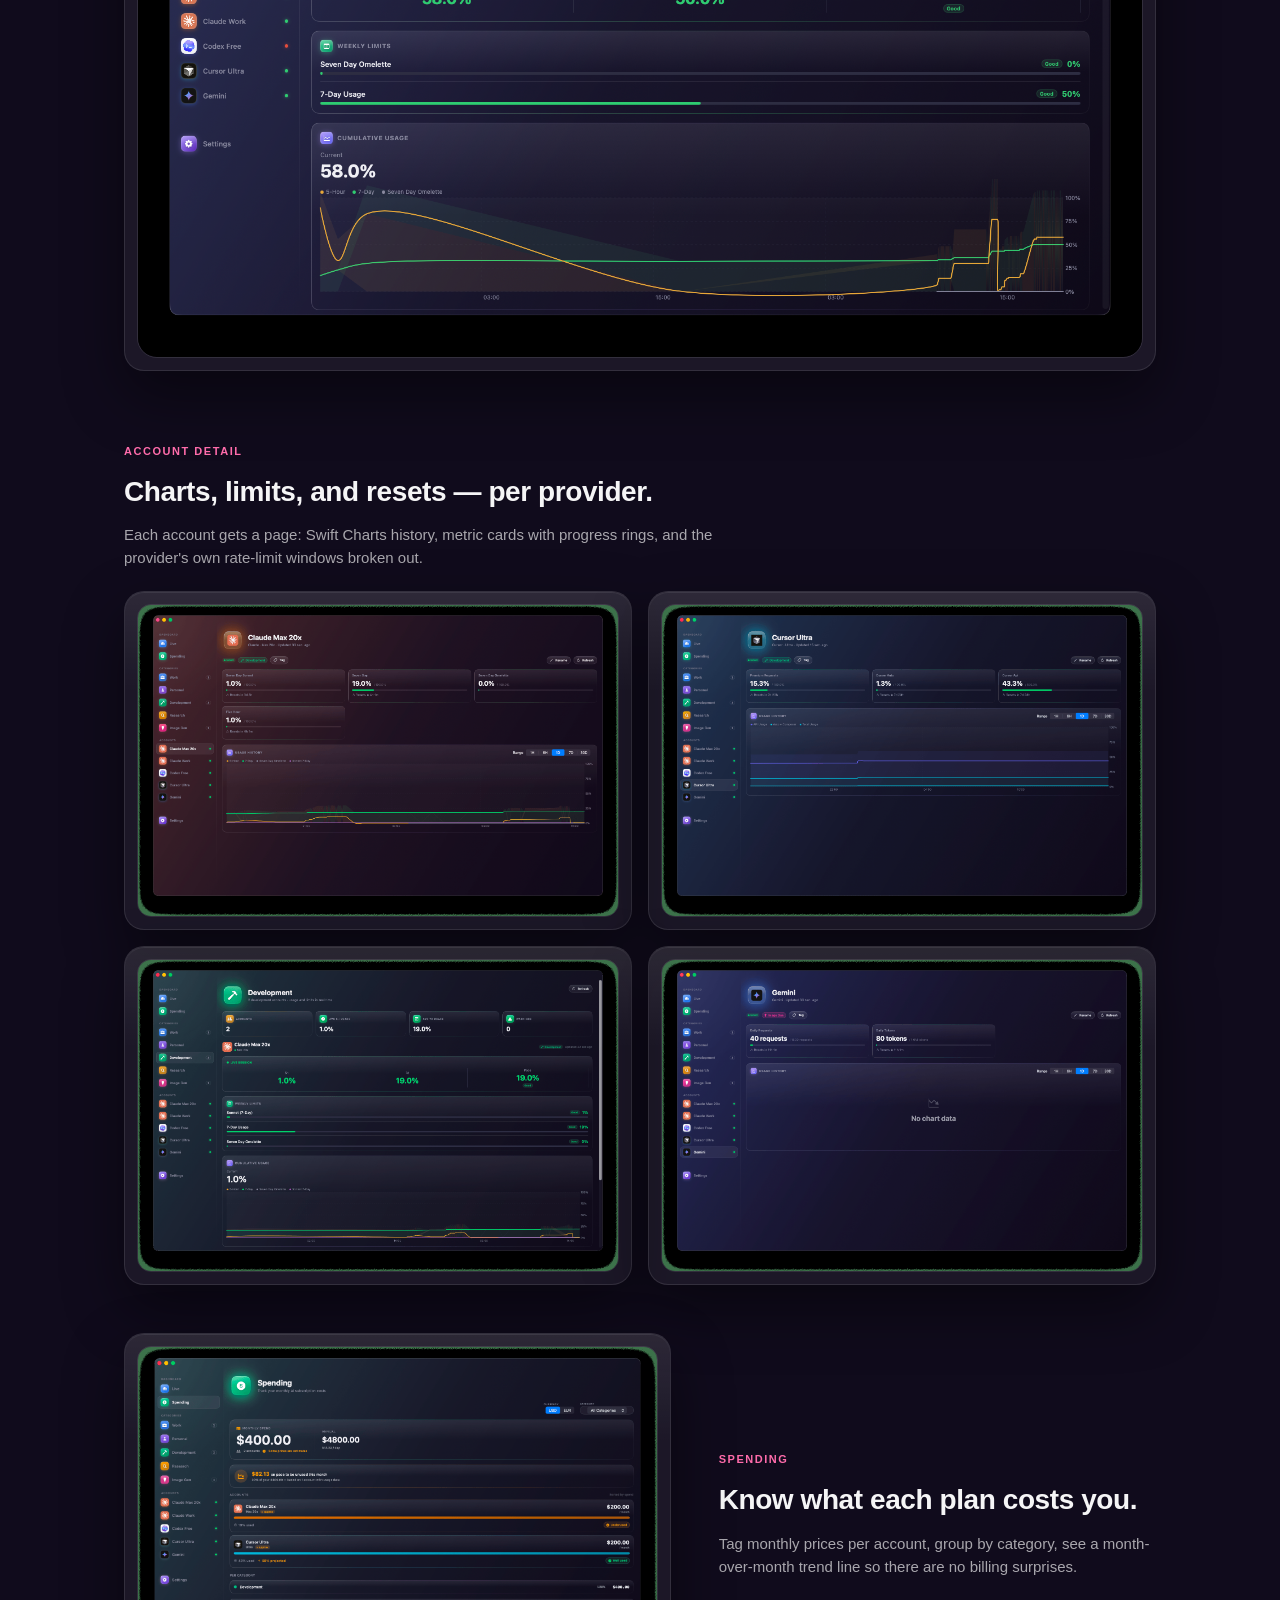
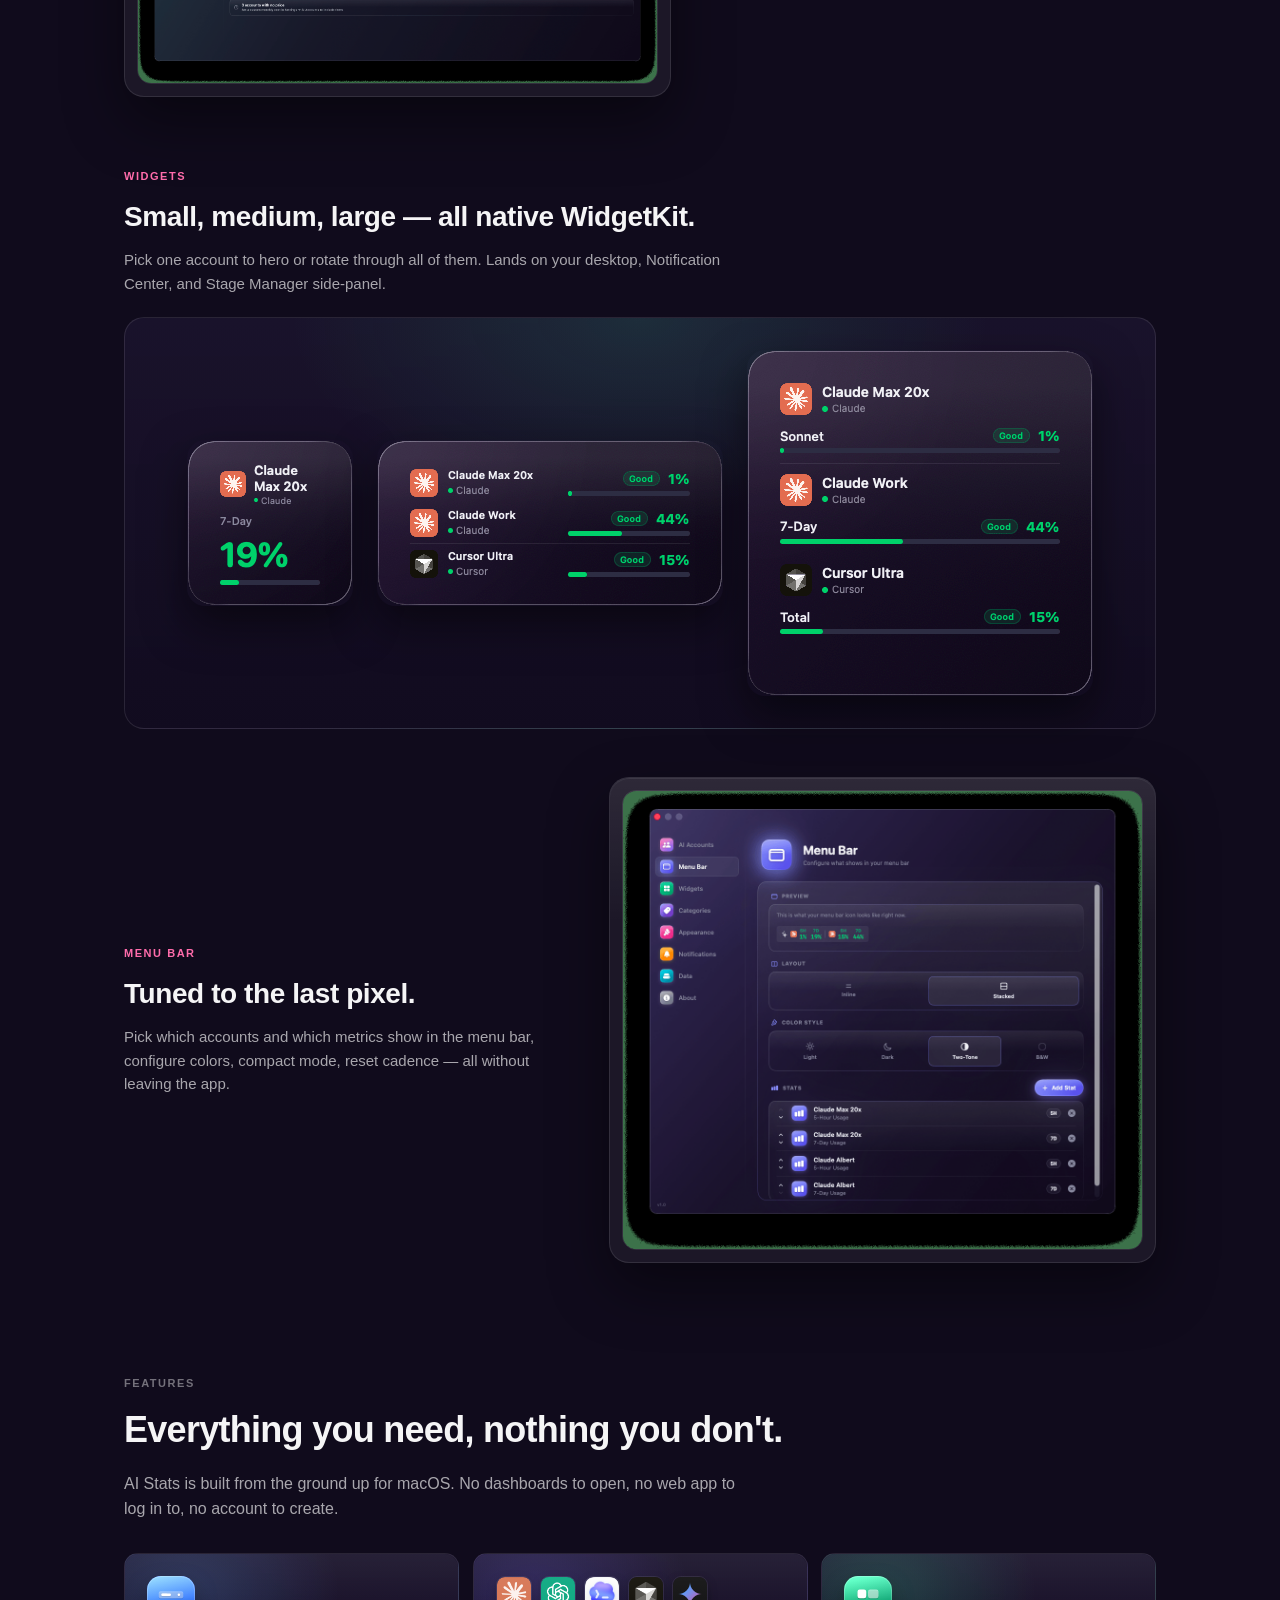
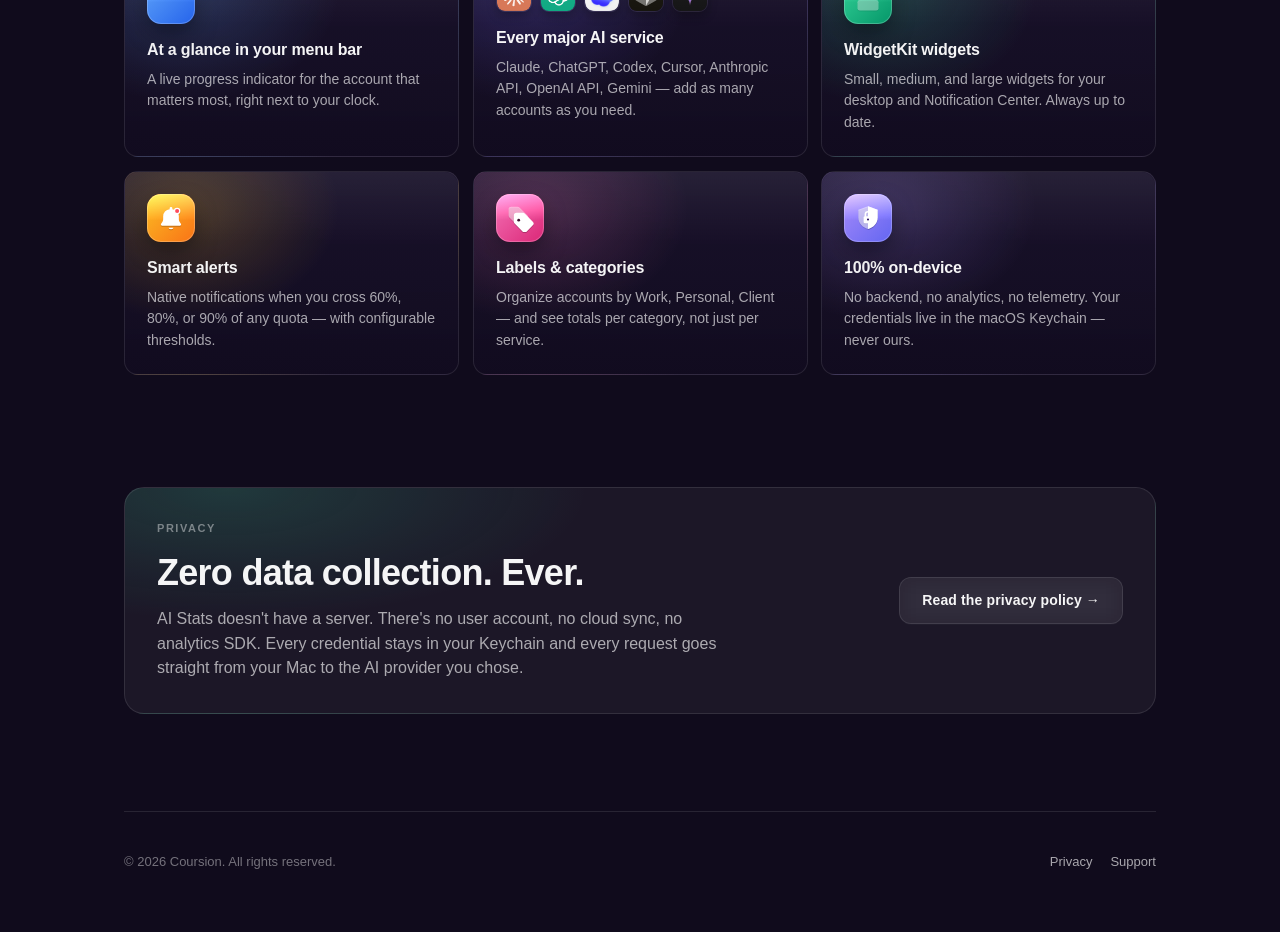
==== commit b241b9e4: "feat(site): click-to-zoom lightbox + fix mosaic blur Two fixes for the screenshots section.  Blur (t" ====
--- a/index.html
+++ b/index.html
@@ -198,6 +198,12 @@
         </div>
       </div>
     </footer>
+  </div>
+
+  <!-- Lightbox: click any screenshot to zoom -->
+  <div id="lightbox" class="lightbox" role="dialog" aria-modal="true" aria-hidden="true">
+    <button class="lightbox-close" aria-label="Close">×</button>
+    <img alt="" />
   </div>
 
   <script>
@@ -228,6 +234,39 @@
       }, { threshold: 0.1, rootMargin: '0px 0px -10% 0px' });
       targets.forEach(function(el) { io.observe(el); });
     })();
+
+    // Lightbox: click a screenshot, get a zoomed-in view. Esc or click
+    // outside the image to close. Uses the `.lightbox-target` opt-in class
+    // so hero/widget images don't all pop open if we don't want them to.
+    (function() {
+      var lb = document.getElementById('lightbox');
+      var lbImg = lb.querySelector('img');
+      var lbClose = lb.querySelector('.lightbox-close');
+      // Any image inside .showcase-media is zoomable.
+      var targets = document.querySelectorAll('.showcase-media img, .hero-shot, .widget-trio .widget');
+      targets.forEach(function(img) {
+        img.style.cursor = 'zoom-in';
+        img.addEventListener('click', function() { open(img.src, img.alt); });
+      });
+
+      function open(src, alt) {
+        lbImg.src = src;
+        lbImg.alt = alt || '';
+        lb.classList.add('is-open');
+        lb.setAttribute('aria-hidden', 'false');
+        document.body.style.overflow = 'hidden';
+      }
+      function close() {
+        lb.classList.remove('is-open');
+        lb.setAttribute('aria-hidden', 'true');
+        document.body.style.overflow = '';
+        // Clear src so a second open re-triggers the fade-in.
+        setTimeout(function() { if (!lb.classList.contains('is-open')) lbImg.src = ''; }, 220);
+      }
+      lb.addEventListener('click', function(e) { if (e.target === lb || e.target === lbClose) close(); });
+      lbClose.addEventListener('click', close);
+      document.addEventListener('keydown', function(e) { if (e.key === 'Escape') close(); });
+    })();
   </script>
 </body>
 </html>
--- a/styles.css
+++ b/styles.css
@@ -429,11 +429,25 @@
   border-radius: var(--radius-lg);
   background: var(--card-bg);
   border: 1px solid var(--card-border);
-  backdrop-filter: blur(14px);
-  -webkit-backdrop-filter: blur(14px);
   box-shadow: 0 24px 60px rgba(0,0,0,0.45), inset 0 1px 0 rgba(255,255,255,0.08);
-  overflow: hidden;
-}
+  /* No backdrop-filter here: Safari treats the child image as part of a
+   * composited layer and subsamples it, which is why the mosaic looked
+   * blurry even though the source PNGs are sharp when opened directly.
+   * The card sits on a dark gradient so losing the blur isn't visible. */
+}
+.showcase-media img {
+  display: block;
+  width: 100%;
+  height: auto;
+  border-radius: var(--radius-md);
+  border: 1px solid var(--card-border);
+  position: relative;
+  z-index: 1;
+  /* Hint the browser to prefer crisp downscaling. */
+  image-rendering: -webkit-optimize-contrast;
+}
+/* Top gloss highlight sits *behind* the image so it only tints the
+ * card's padding, not the screenshot itself. */
 .showcase-media::before {
   content: "";
   position: absolute;
@@ -441,13 +455,7 @@
   border-radius: inherit;
   background: linear-gradient(180deg, rgba(255,255,255,0.08), rgba(255,255,255,0) 30%);
   pointer-events: none;
-}
-.showcase-media img {
-  display: block;
-  width: 100%;
-  height: auto;
-  border-radius: var(--radius-md);
-  border: 1px solid var(--card-border);
+  z-index: 0;
 }
 .showcase-media .media-placeholder {
   margin: 0;
@@ -711,6 +719,54 @@
 .prose strong { color: var(--text-primary); }
 .prose .card { padding: 24px; }
 
+/* ------------------------------------------------------------------ lightbox */
+
+.lightbox {
+  position: fixed;
+  inset: 0;
+  z-index: 1000;
+  display: grid;
+  place-items: center;
+  padding: 32px;
+  background: rgba(10, 6, 20, 0.82);
+  backdrop-filter: blur(18px);
+  -webkit-backdrop-filter: blur(18px);
+  opacity: 0;
+  pointer-events: none;
+  transition: opacity 180ms ease;
+}
+.lightbox.is-open {
+  opacity: 1;
+  pointer-events: auto;
+}
+.lightbox img {
+  max-width: min(92vw, 1600px);
+  max-height: 88vh;
+  width: auto;
+  height: auto;
+  border-radius: 12px;
+  box-shadow: 0 40px 120px rgba(0, 0, 0, 0.7);
+  cursor: zoom-out;
+}
+.lightbox-close {
+  position: absolute;
+  top: 20px;
+  right: 24px;
+  width: 38px;
+  height: 38px;
+  border-radius: 50%;
+  background: rgba(255, 255, 255, 0.08);
+  border: 1px solid rgba(255, 255, 255, 0.15);
+  color: white;
+  font-size: 22px;
+  line-height: 1;
+  cursor: pointer;
+  display: grid;
+  place-items: center;
+  transition: background 150ms ease;
+}
+.lightbox-close:hover { background: rgba(255, 255, 255, 0.16); }
+
 /* ------------------------------------------------------------------ motion
  * Rules of thumb that keep this snappy:
  * - Animate only `transform` and `opacity` (no box-shadow / background /
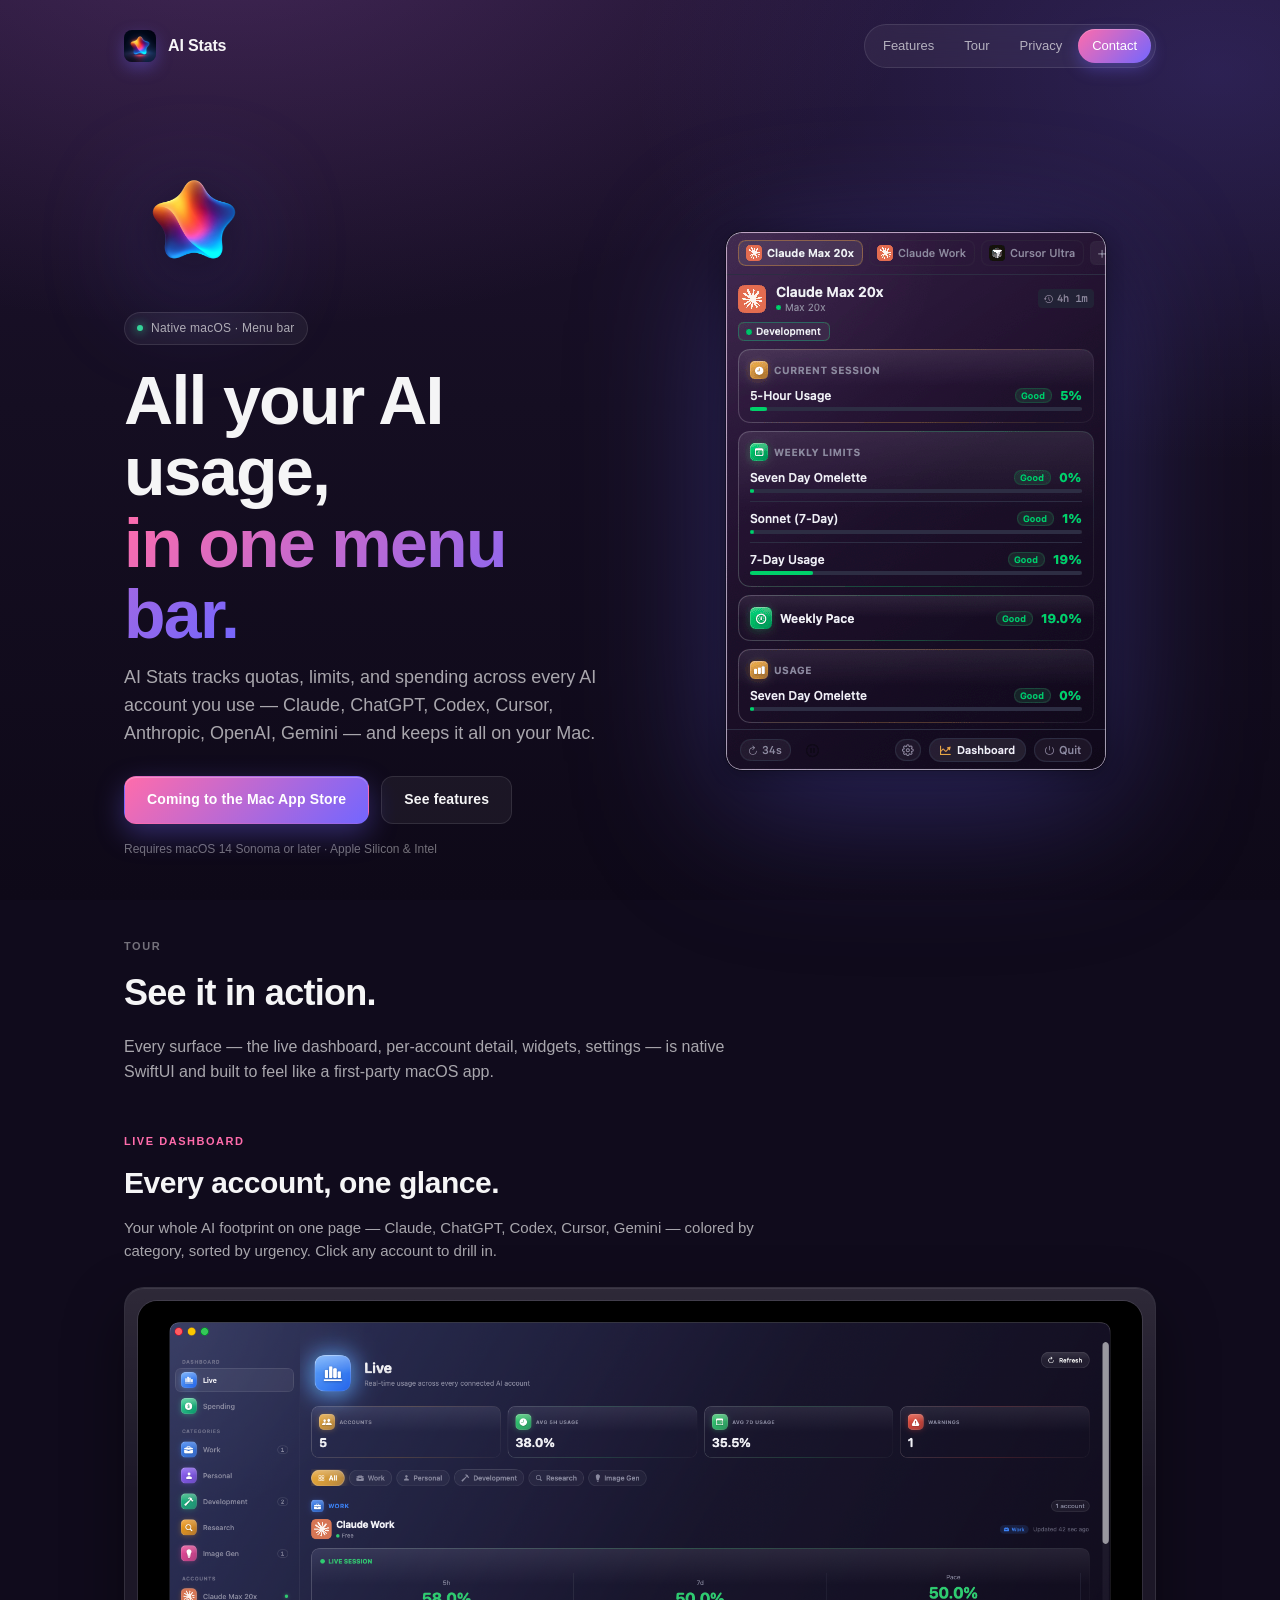
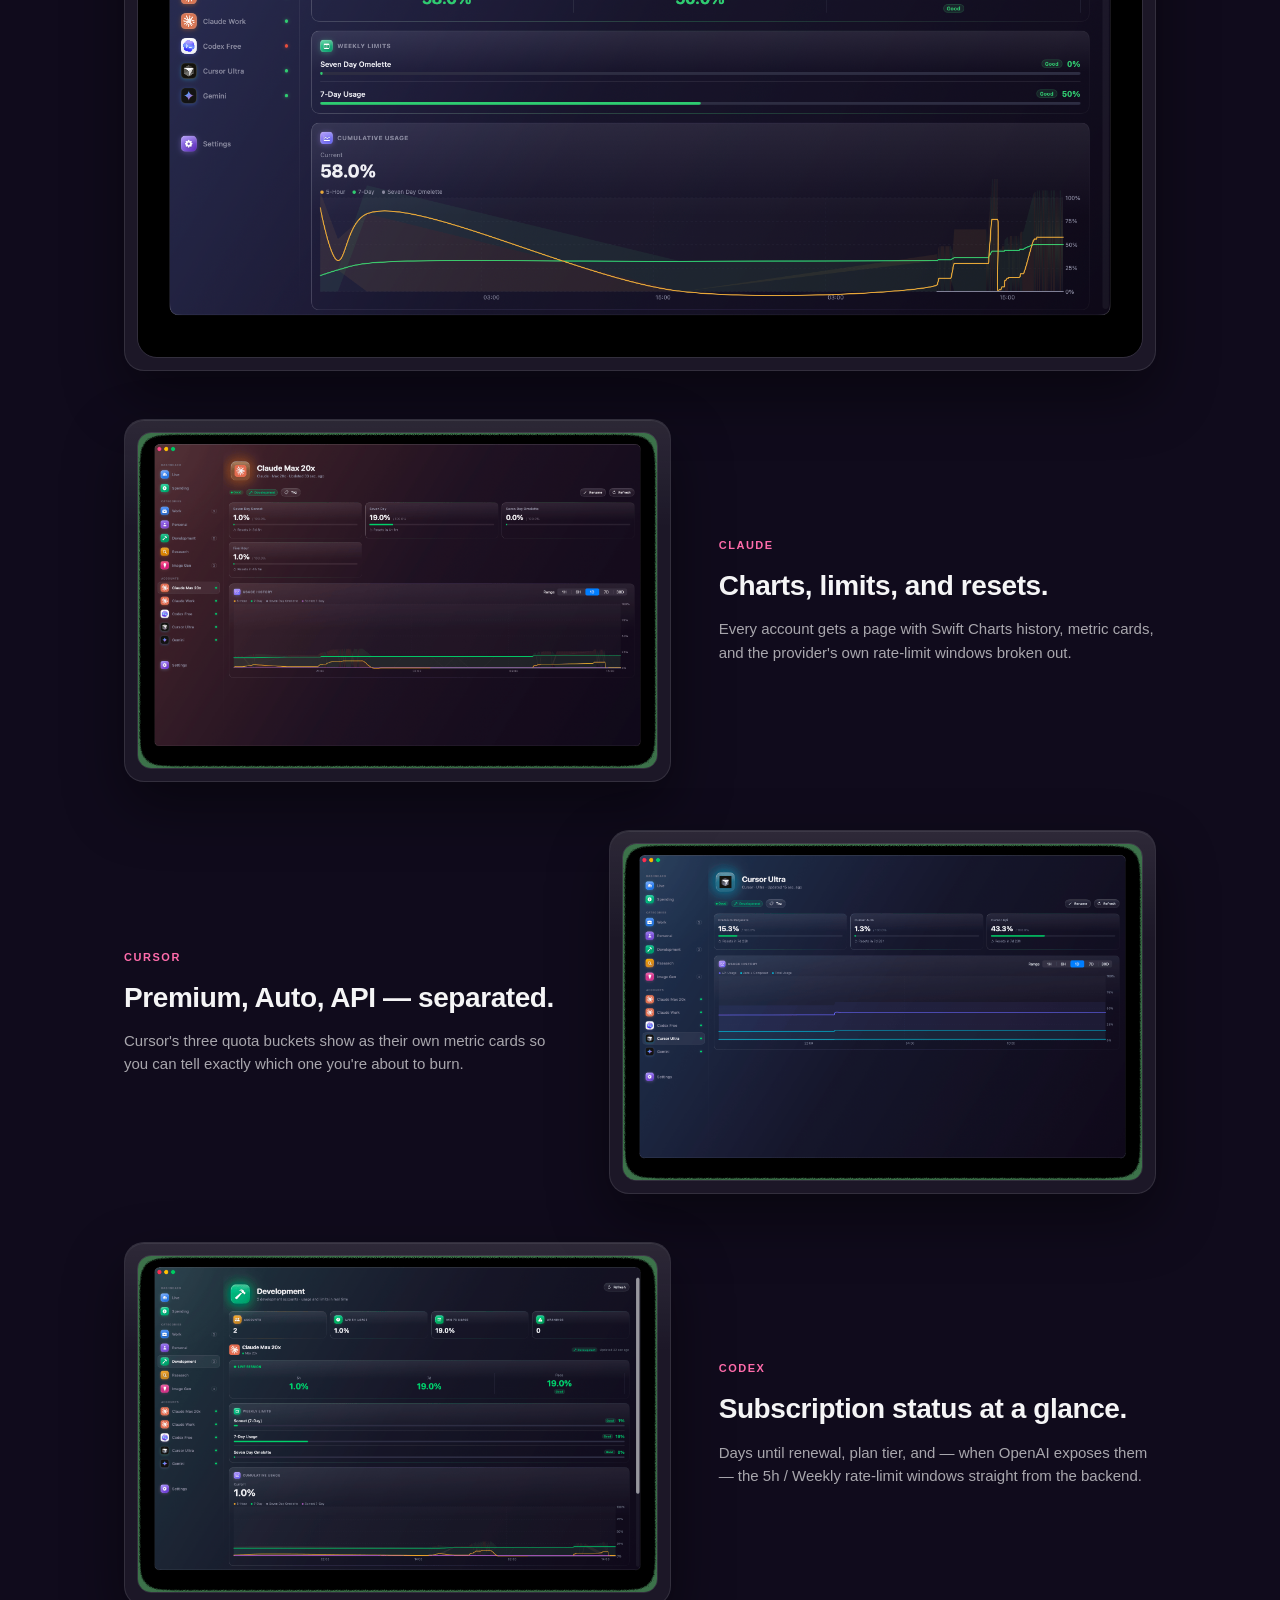
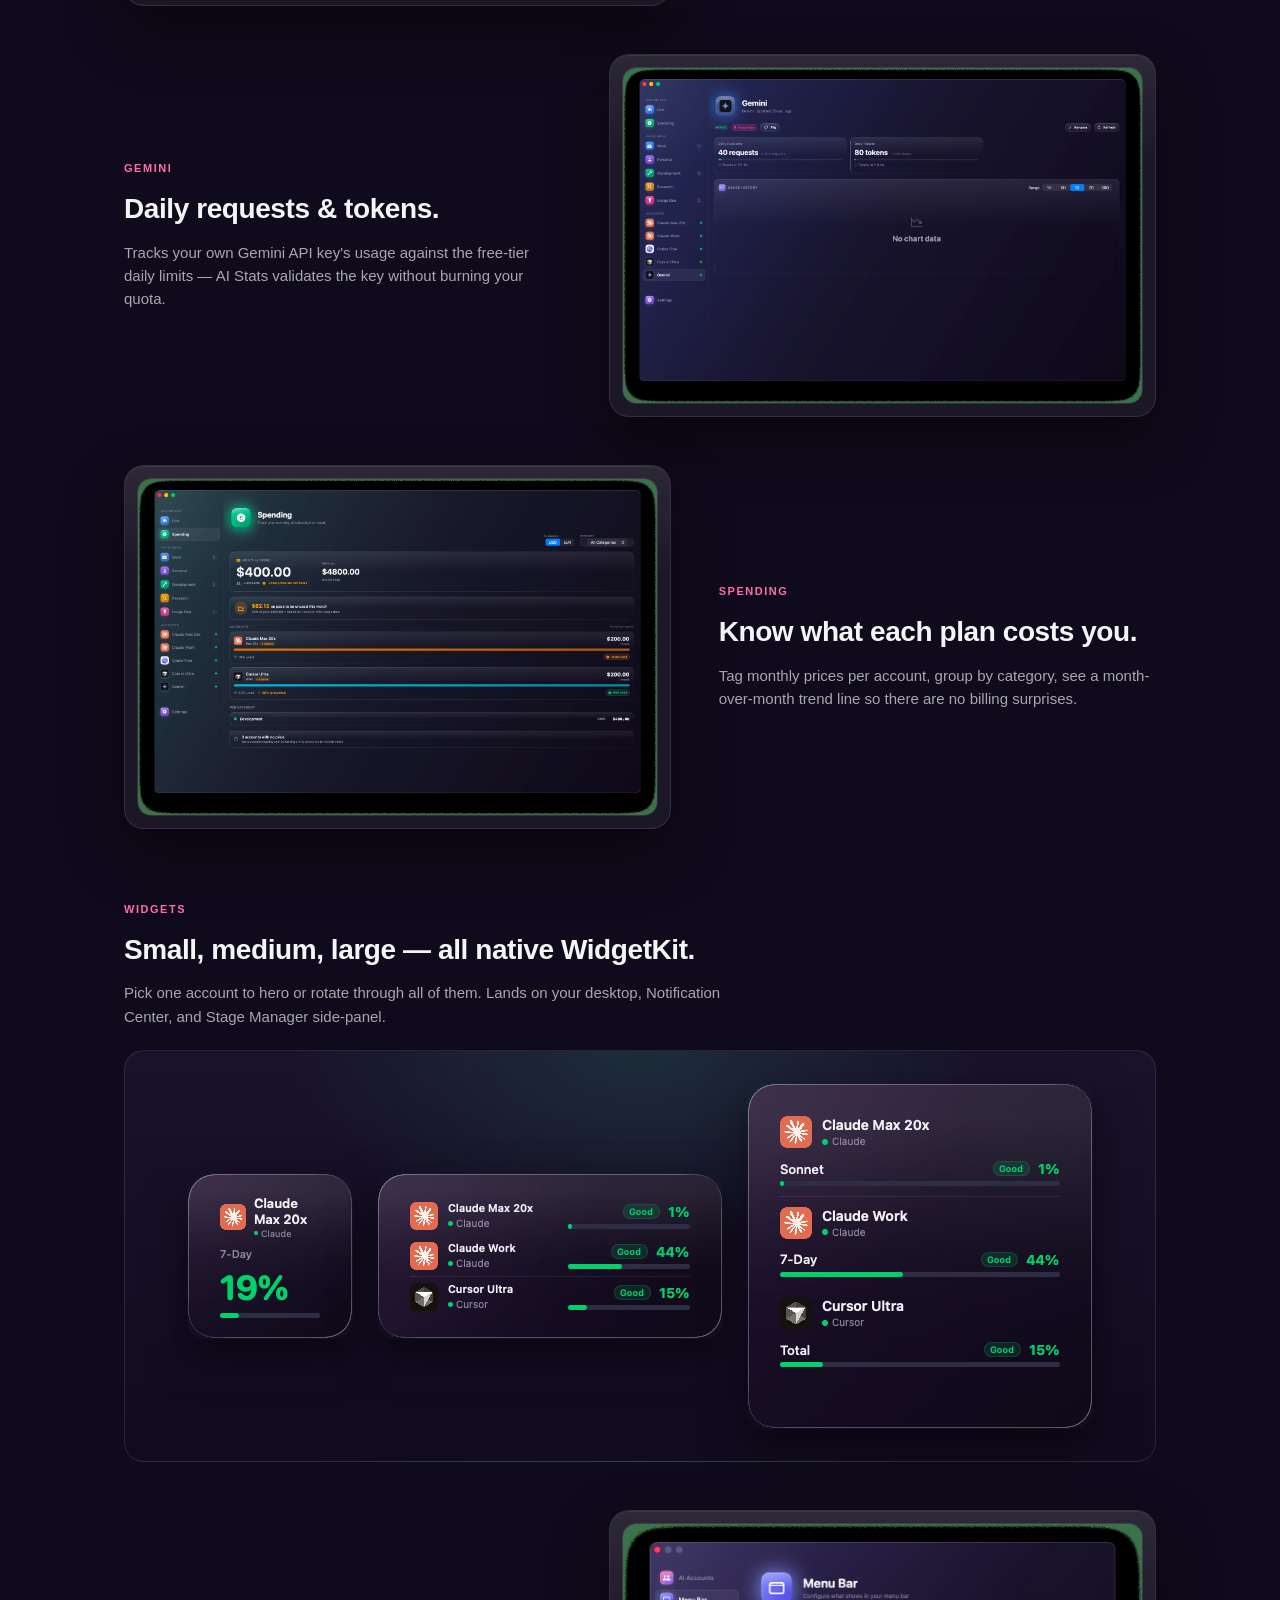
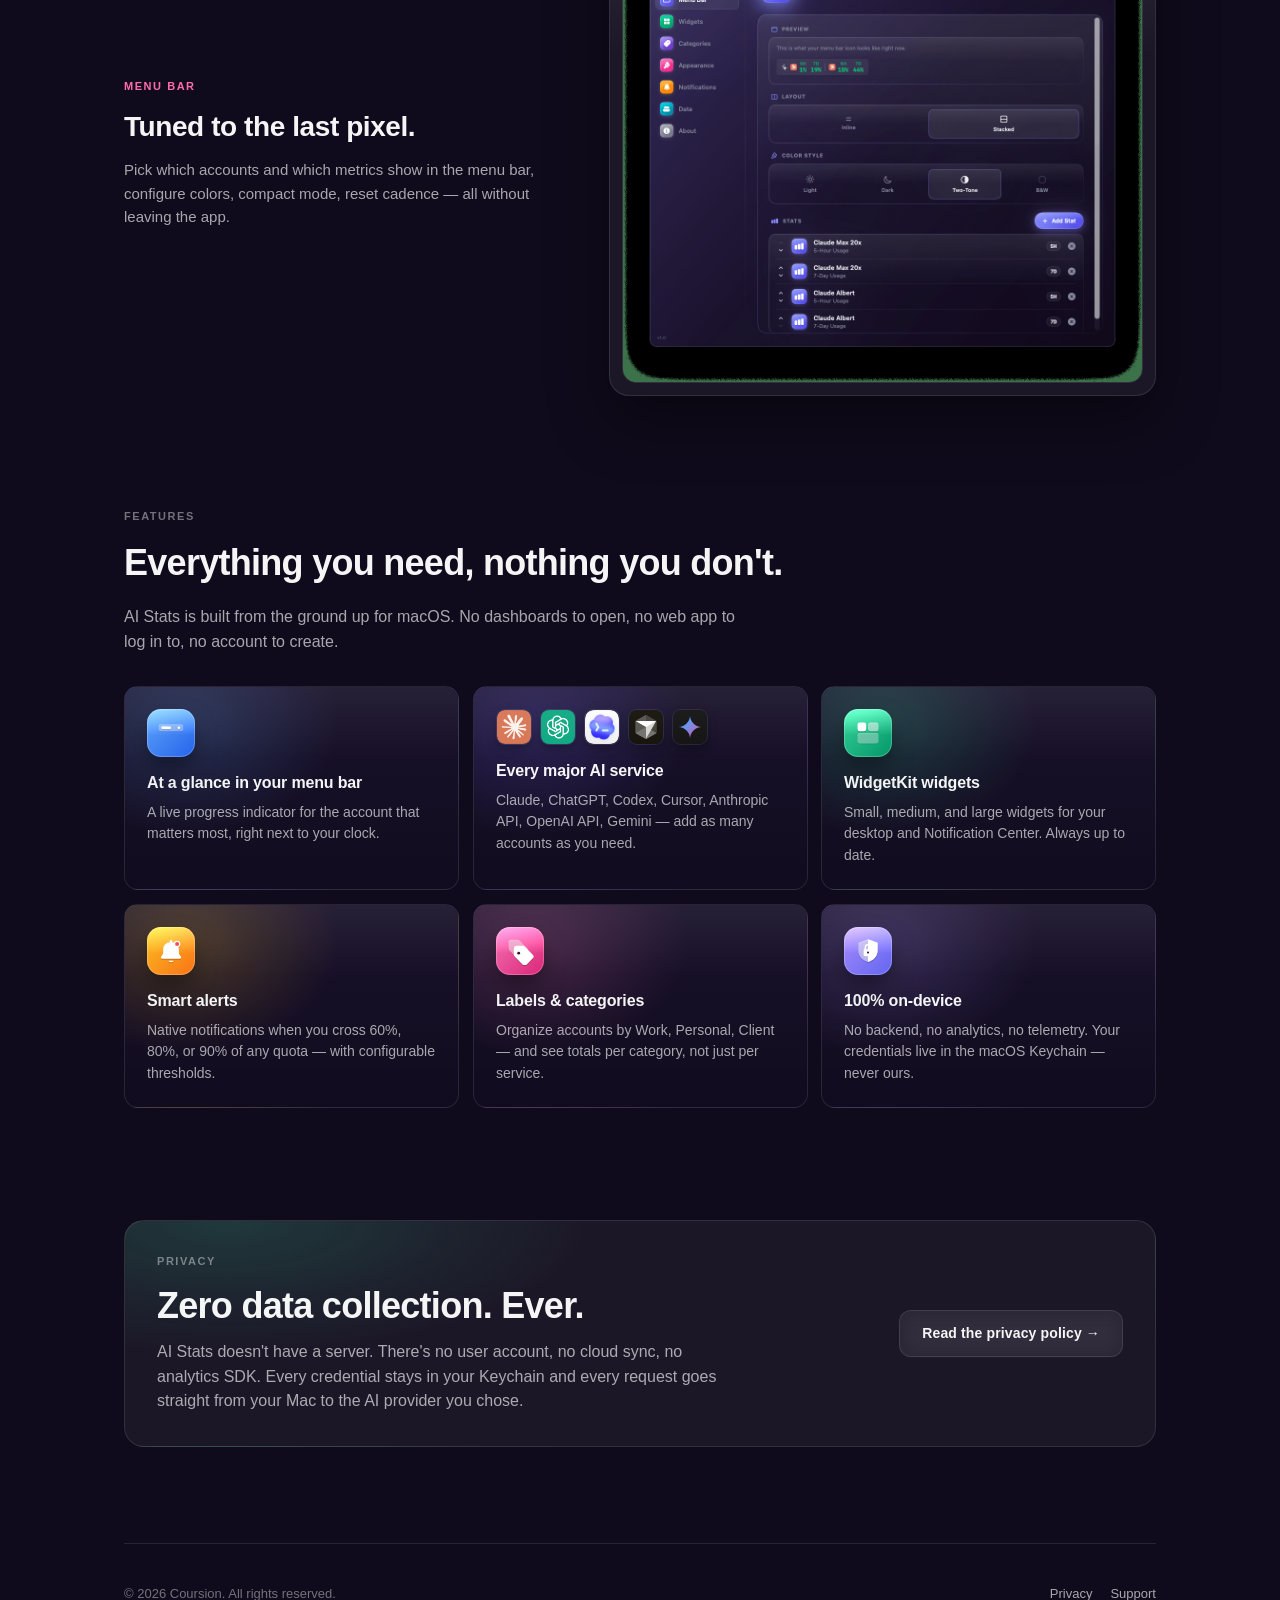
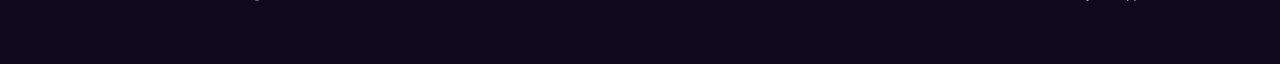
==== commit d298f332: "feat(site): drop 2x2 mosaic + spring-in lightbox animation 'iPad-like' 2x2 account-detail grid repla" ====
--- a/index.html
+++ b/index.html
@@ -63,17 +63,41 @@
         </div>
       </div>
 
-      <!-- Per-account detail — 2x2 mosaic -->
-      <div class="showcase-block reveal">
-        <div class="showcase-kicker">Account Detail</div>
-        <h3>Charts, limits, and resets — per provider.</h3>
-        <p>Each account gets a page: Swift Charts history, metric cards with progress rings, and the provider's own rate-limit windows broken out.</p>
-        <div class="showcase-grid">
-          <div class="showcase-media"><img src="screenshots/claude-max-dashboard.png" alt="Claude account detail" /></div>
-          <div class="showcase-media"><img src="screenshots/cursor-dashboard.png" alt="Cursor account detail" /></div>
-          <div class="showcase-media"><img src="screenshots/development-dashboard.png" alt="Codex / Development account detail" /></div>
-          <div class="showcase-media"><img src="screenshots/gemini-dashboard.png" alt="Gemini account detail" /></div>
-        </div>
+      <!-- Per-account detail — alternating rows, one per provider -->
+      <div class="showcase-row reveal reverse">
+        <div class="showcase-text">
+          <div class="showcase-kicker">Claude</div>
+          <h3>Charts, limits, and resets.</h3>
+          <p>Every account gets a page with Swift Charts history, metric cards, and the provider's own rate-limit windows broken out.</p>
+        </div>
+        <div class="showcase-media"><img src="screenshots/claude-max-dashboard.png" alt="Claude account detail" /></div>
+      </div>
+
+      <div class="showcase-row reveal">
+        <div class="showcase-text">
+          <div class="showcase-kicker">Cursor</div>
+          <h3>Premium, Auto, API — separated.</h3>
+          <p>Cursor's three quota buckets show as their own metric cards so you can tell exactly which one you're about to burn.</p>
+        </div>
+        <div class="showcase-media"><img src="screenshots/cursor-dashboard.png" alt="Cursor account detail" /></div>
+      </div>
+
+      <div class="showcase-row reveal reverse">
+        <div class="showcase-text">
+          <div class="showcase-kicker">Codex</div>
+          <h3>Subscription status at a glance.</h3>
+          <p>Days until renewal, plan tier, and — when OpenAI exposes them — the 5h / Weekly rate-limit windows straight from the backend.</p>
+        </div>
+        <div class="showcase-media"><img src="screenshots/development-dashboard.png" alt="Codex account detail" /></div>
+      </div>
+
+      <div class="showcase-row reveal">
+        <div class="showcase-text">
+          <div class="showcase-kicker">Gemini</div>
+          <h3>Daily requests &amp; tokens.</h3>
+          <p>Tracks your own Gemini API key's usage against the free-tier daily limits — AI Stats validates the key without burning your quota.</p>
+        </div>
+        <div class="showcase-media"><img src="screenshots/gemini-dashboard.png" alt="Gemini account detail" /></div>
       </div>
 
       <!-- Spending — alternating row -->
--- a/styles.css
+++ b/styles.css
@@ -445,6 +445,14 @@
   z-index: 1;
   /* Hint the browser to prefer crisp downscaling. */
   image-rendering: -webkit-optimize-contrast;
+  transition: transform 220ms cubic-bezier(0.22, 1, 0.36, 1);
+}
+.showcase-media img:hover {
+  transform: scale(1.015);
+}
+.showcase-media img:active {
+  transform: scale(0.97);
+  transition-duration: 80ms;
 }
 /* Top gloss highlight sits *behind* the image so it only tints the
  * card's padding, not the screenshot itself. */
@@ -509,14 +517,6 @@
   max-width: 620px;
 }
 
-.showcase-grid {
-  display: grid;
-  grid-template-columns: repeat(2, minmax(0, 1fr));
-  gap: 16px;
-}
-@media (max-width: 760px) {
-  .showcase-grid { grid-template-columns: 1fr; }
-}
 
 /* Widget trio — small / medium / large arranged in a single row,
  * rendered near their native pixel sizes so the hierarchy reads. */
@@ -733,7 +733,7 @@
   -webkit-backdrop-filter: blur(18px);
   opacity: 0;
   pointer-events: none;
-  transition: opacity 180ms ease;
+  transition: opacity 220ms cubic-bezier(0.22, 1, 0.36, 1);
 }
 .lightbox.is-open {
   opacity: 1;
@@ -747,6 +747,16 @@
   border-radius: 12px;
   box-shadow: 0 40px 120px rgba(0, 0, 0, 0.7);
   cursor: zoom-out;
+  /* Spring-in from 85% scale when the lightbox opens. */
+  transform: scale(0.85) translateY(20px);
+  opacity: 0;
+  transition:
+    transform 320ms cubic-bezier(0.22, 1, 0.36, 1),
+    opacity 220ms cubic-bezier(0.22, 1, 0.36, 1);
+}
+.lightbox.is-open img {
+  transform: scale(1) translateY(0);
+  opacity: 1;
 }
 .lightbox-close {
   position: absolute;
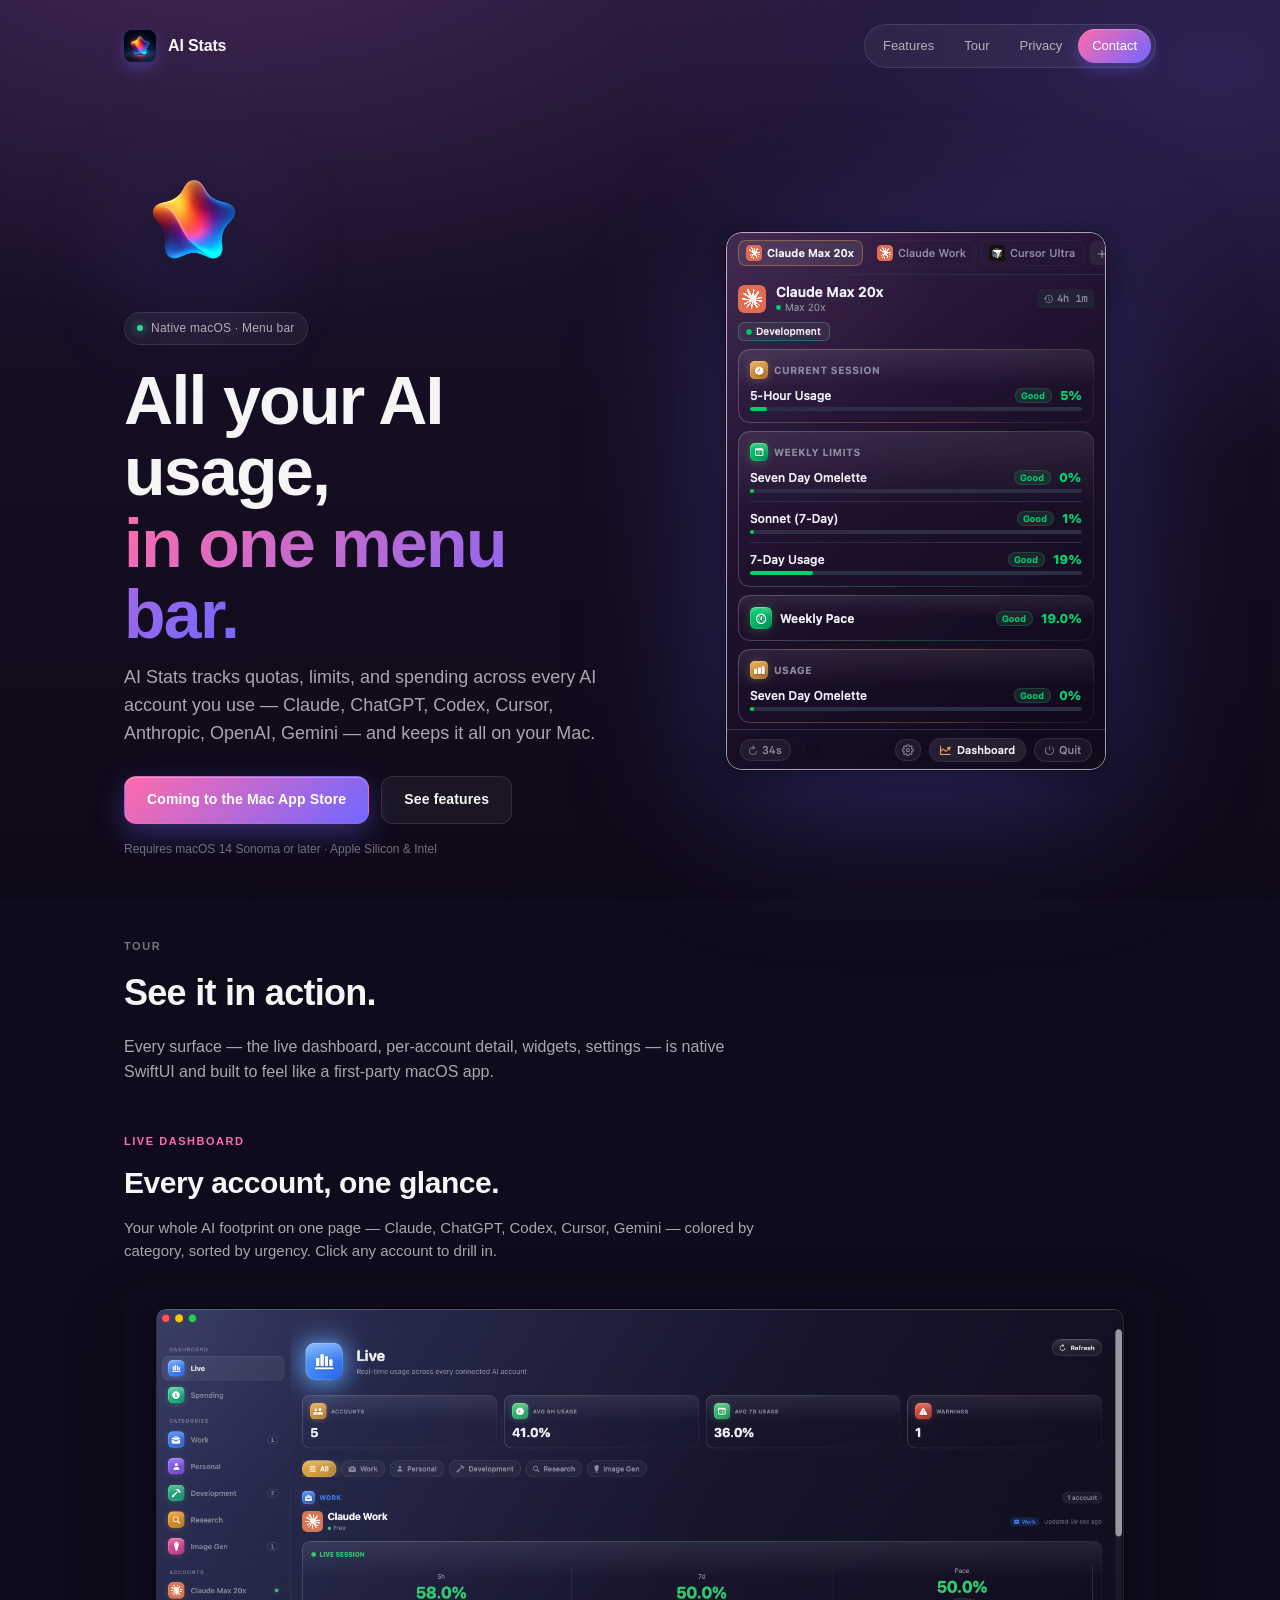
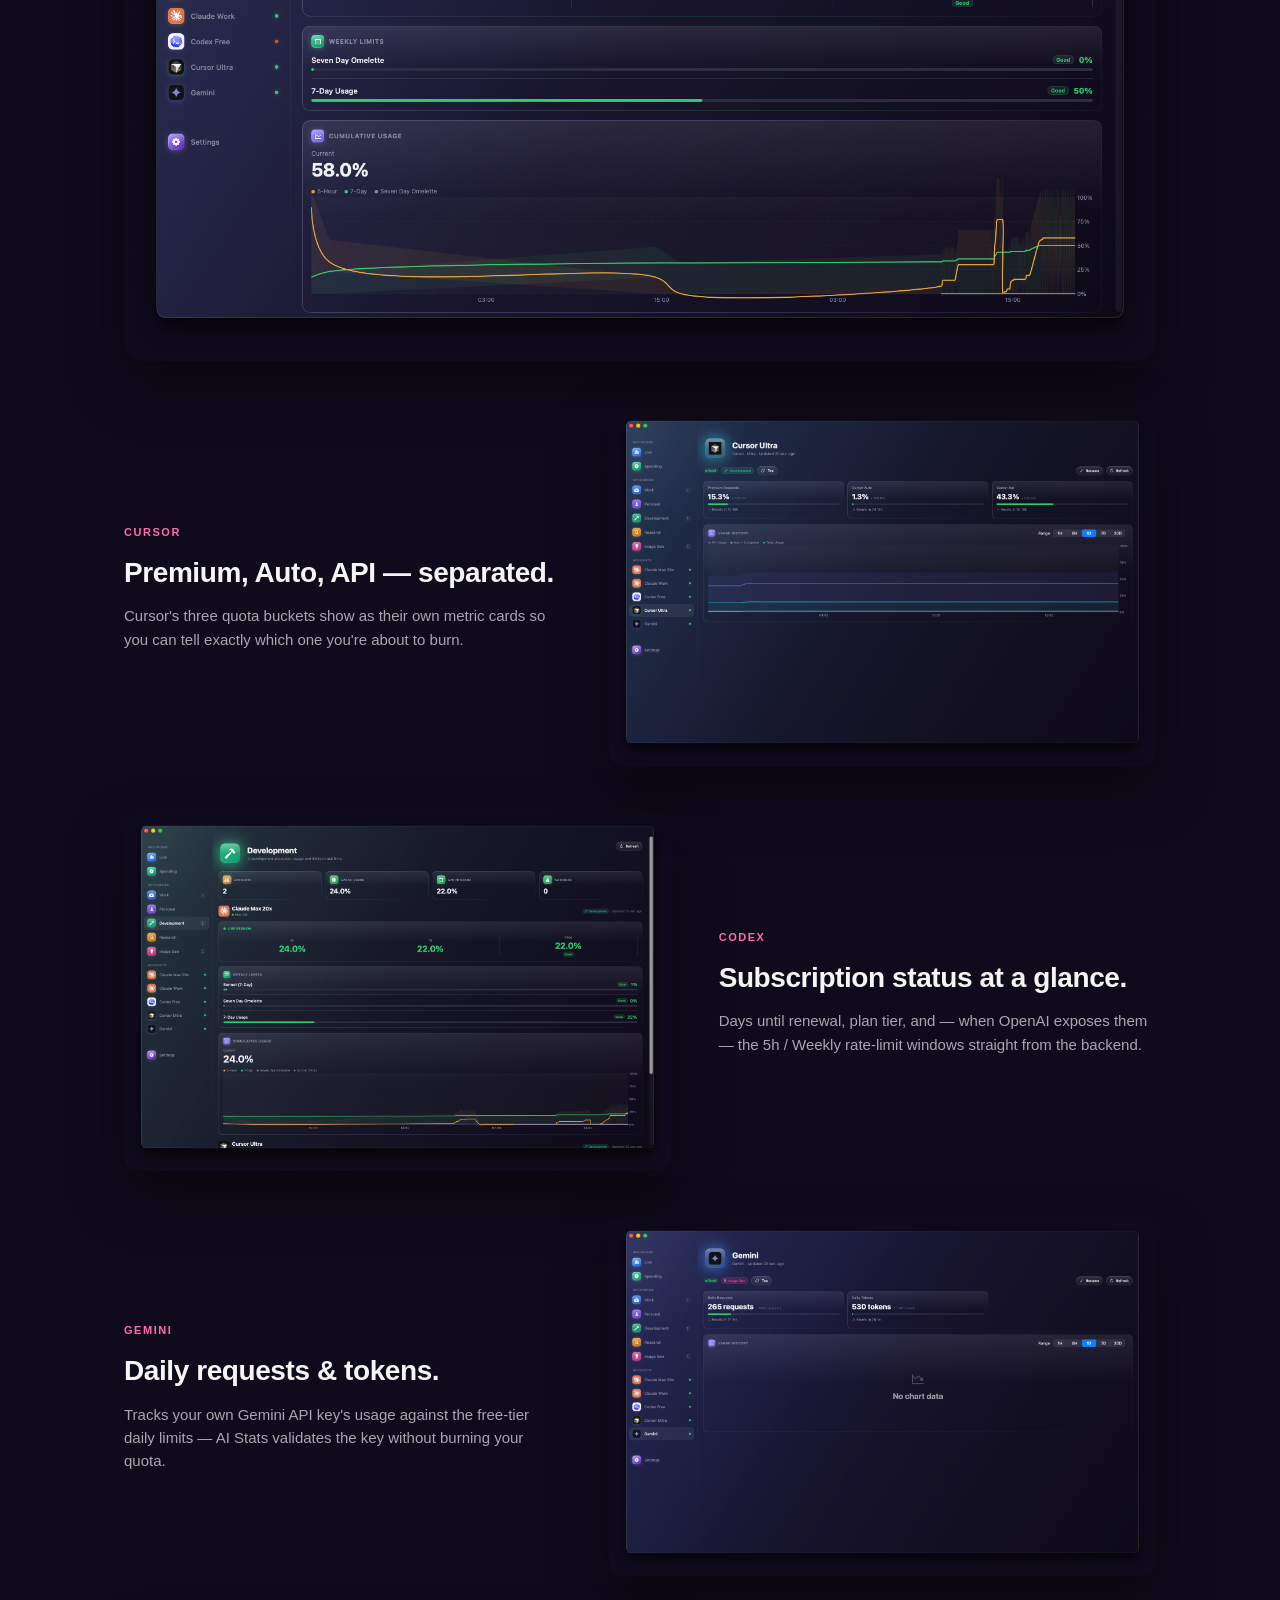
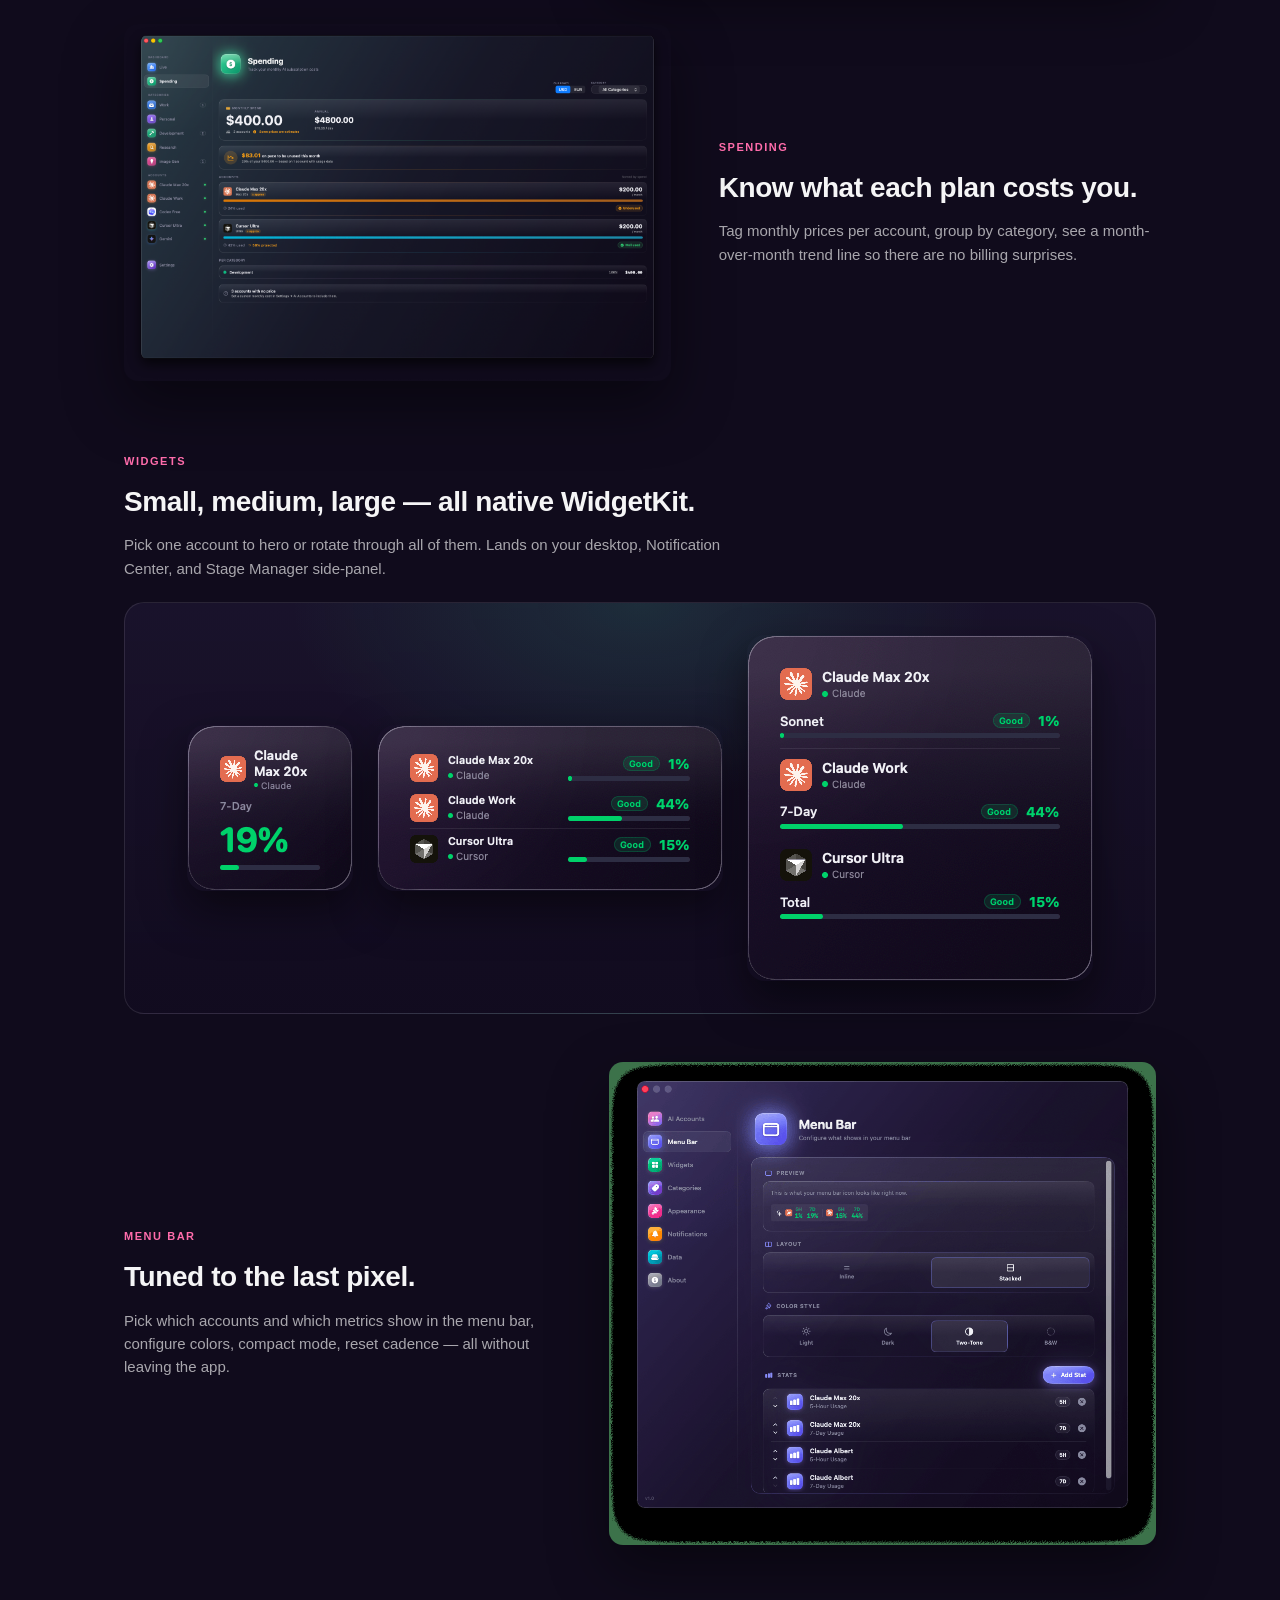
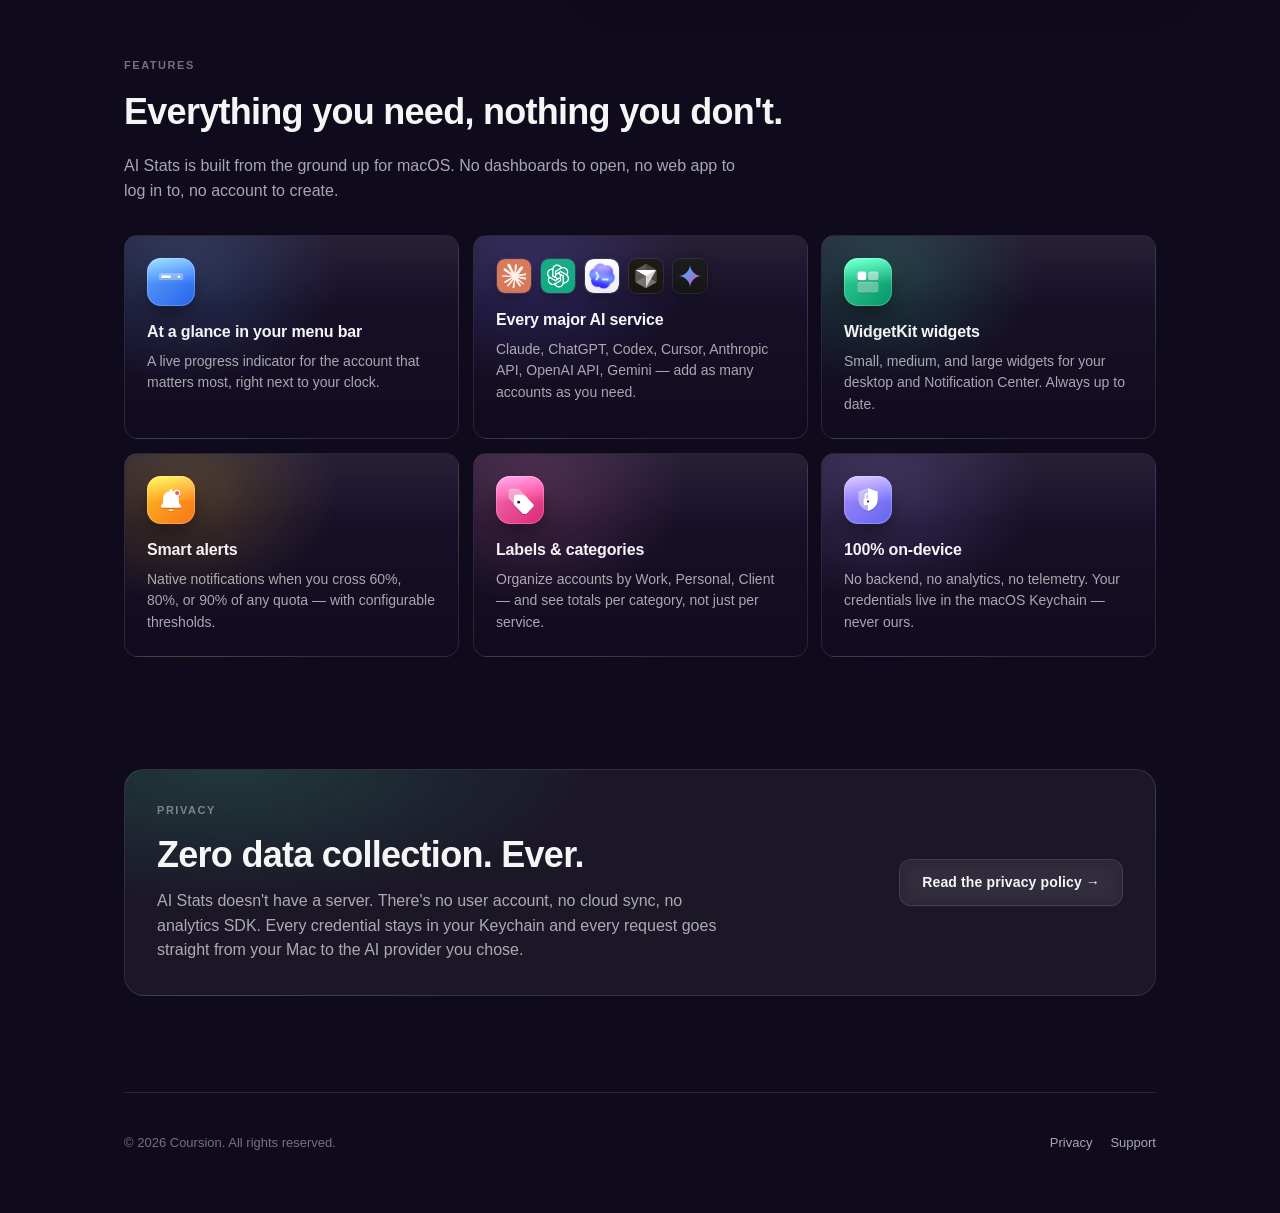
==== commit 7ca5a4a0: "chore(site): refresh per-account screenshots + drop Claude showcase row Replace stale provider scree" ====
--- a/index.html
+++ b/index.html
@@ -64,22 +64,13 @@
       </div>
 
       <!-- Per-account detail — alternating rows, one per provider -->
-      <div class="showcase-row reveal reverse">
-        <div class="showcase-text">
-          <div class="showcase-kicker">Claude</div>
-          <h3>Charts, limits, and resets.</h3>
-          <p>Every account gets a page with Swift Charts history, metric cards, and the provider's own rate-limit windows broken out.</p>
-        </div>
-        <div class="showcase-media"><img src="screenshots/claude-max-dashboard.png" alt="Claude account detail" /></div>
-      </div>
-
       <div class="showcase-row reveal">
         <div class="showcase-text">
           <div class="showcase-kicker">Cursor</div>
           <h3>Premium, Auto, API — separated.</h3>
           <p>Cursor's three quota buckets show as their own metric cards so you can tell exactly which one you're about to burn.</p>
         </div>
-        <div class="showcase-media"><img src="screenshots/cursor-dashboard.png" alt="Cursor account detail" /></div>
+        <div class="showcase-media"><img src="screenshots/cursor.png" alt="Cursor account detail" /></div>
       </div>
 
       <div class="showcase-row reveal reverse">
@@ -88,7 +79,7 @@
           <h3>Subscription status at a glance.</h3>
           <p>Days until renewal, plan tier, and — when OpenAI exposes them — the 5h / Weekly rate-limit windows straight from the backend.</p>
         </div>
-        <div class="showcase-media"><img src="screenshots/development-dashboard.png" alt="Codex account detail" /></div>
+        <div class="showcase-media"><img src="screenshots/development-account.png" alt="Codex account detail" /></div>
       </div>
 
       <div class="showcase-row reveal">
@@ -97,7 +88,7 @@
           <h3>Daily requests &amp; tokens.</h3>
           <p>Tracks your own Gemini API key's usage against the free-tier daily limits — AI Stats validates the key without burning your quota.</p>
         </div>
-        <div class="showcase-media"><img src="screenshots/gemini-dashboard.png" alt="Gemini account detail" /></div>
+        <div class="showcase-media"><img src="screenshots/gemini.png" alt="Gemini account detail" /></div>
       </div>
 
       <!-- Spending — alternating row -->
@@ -108,7 +99,7 @@
           <p>Tag monthly prices per account, group by category, see a month-over-month trend line so there are no billing surprises.</p>
         </div>
         <div class="showcase-media">
-          <img src="screenshots/spending-dashboard.png" alt="Spending dashboard" />
+          <img src="screenshots/spending.png" alt="Spending dashboard" />
         </div>
       </div>
 
--- a/styles.css
+++ b/styles.css
@@ -423,26 +423,18 @@
   max-width: 520px;
 }
 
+/* No framing card — the screenshot sits directly on the page background
+ * with just a soft drop-shadow. The earlier card treatment made every
+ * image look like it was in a black bezel. */
 .showcase-media {
   position: relative;
-  padding: 12px;
-  border-radius: var(--radius-lg);
-  background: var(--card-bg);
-  border: 1px solid var(--card-border);
-  box-shadow: 0 24px 60px rgba(0,0,0,0.45), inset 0 1px 0 rgba(255,255,255,0.08);
-  /* No backdrop-filter here: Safari treats the child image as part of a
-   * composited layer and subsamples it, which is why the mosaic looked
-   * blurry even though the source PNGs are sharp when opened directly.
-   * The card sits on a dark gradient so losing the blur isn't visible. */
 }
 .showcase-media img {
   display: block;
   width: 100%;
   height: auto;
   border-radius: var(--radius-md);
-  border: 1px solid var(--card-border);
-  position: relative;
-  z-index: 1;
+  box-shadow: 0 24px 60px rgba(0, 0, 0, 0.45);
   /* Hint the browser to prefer crisp downscaling. */
   image-rendering: -webkit-optimize-contrast;
   transition: transform 220ms cubic-bezier(0.22, 1, 0.36, 1);
@@ -453,17 +445,6 @@
 .showcase-media img:active {
   transform: scale(0.97);
   transition-duration: 80ms;
-}
-/* Top gloss highlight sits *behind* the image so it only tints the
- * card's padding, not the screenshot itself. */
-.showcase-media::before {
-  content: "";
-  position: absolute;
-  inset: 0;
-  border-radius: inherit;
-  background: linear-gradient(180deg, rgba(255,255,255,0.08), rgba(255,255,255,0) 30%);
-  pointer-events: none;
-  z-index: 0;
 }
 .showcase-media .media-placeholder {
   margin: 0;
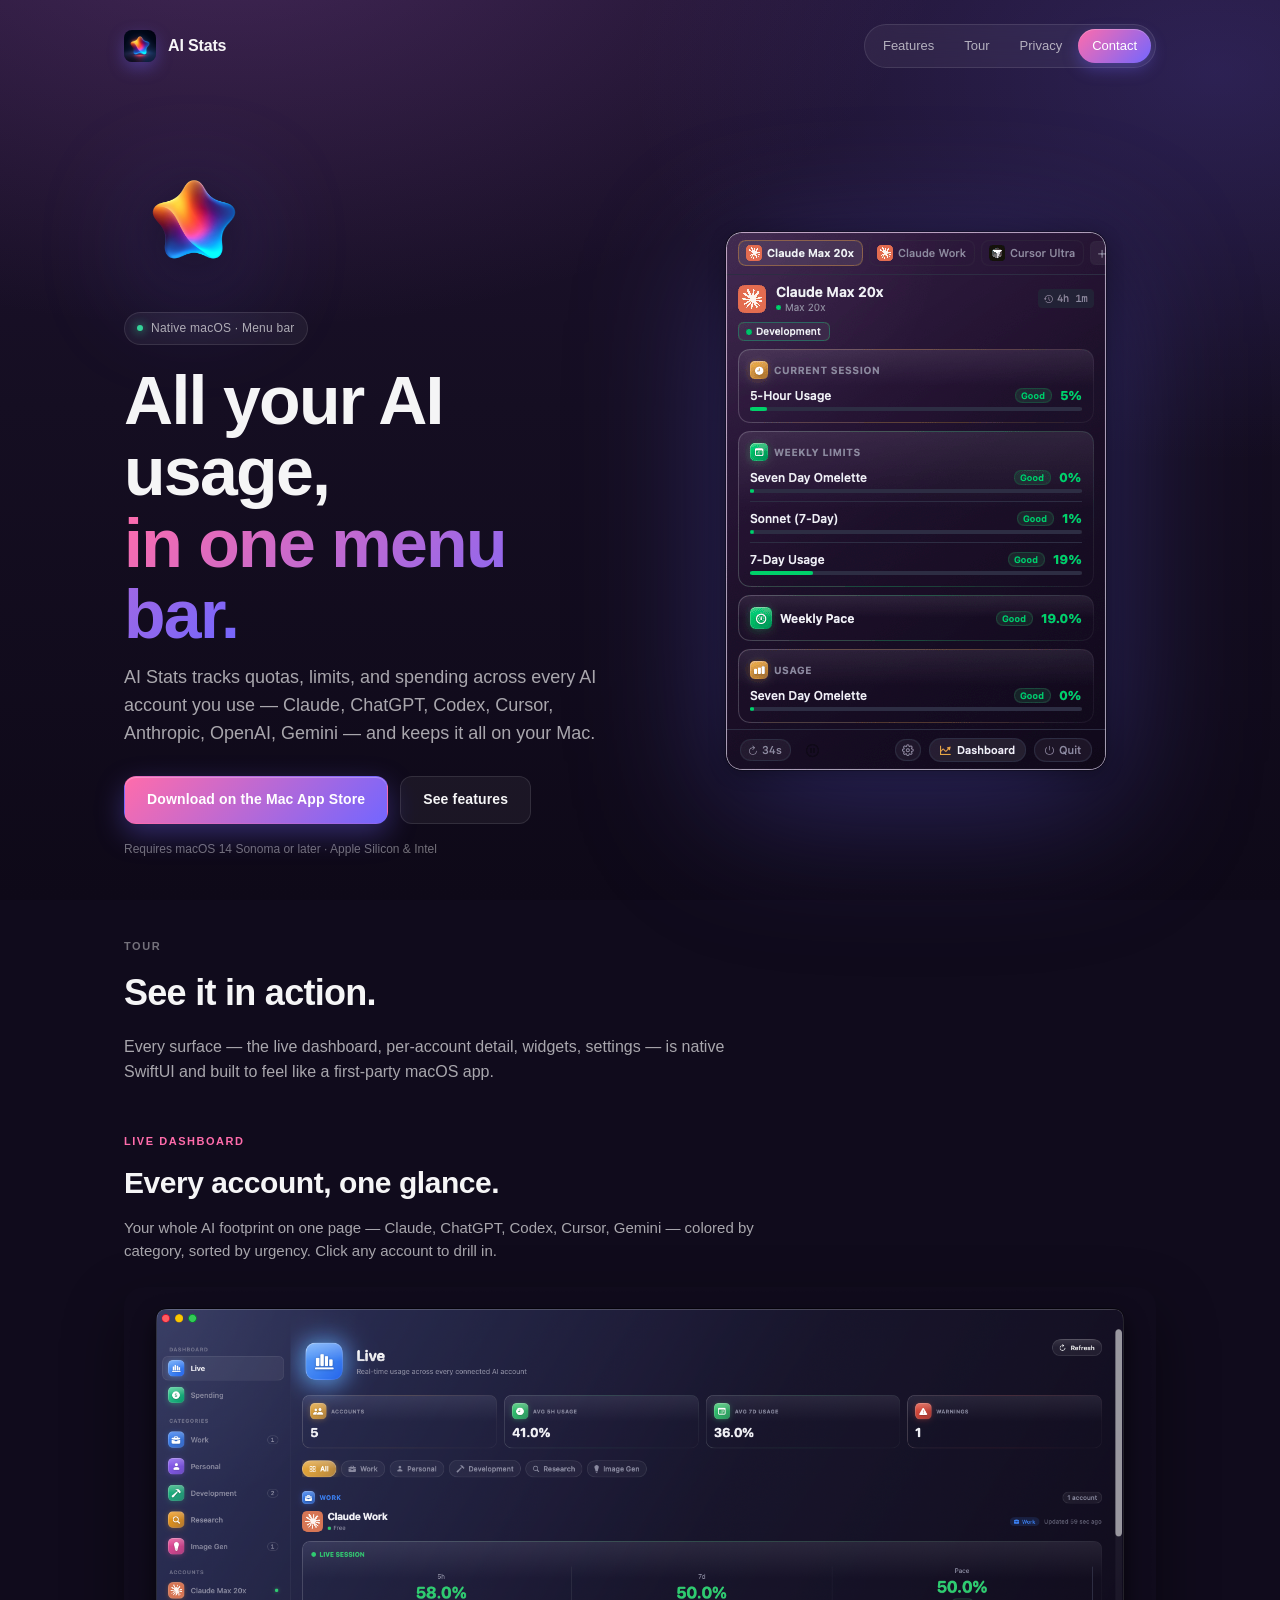
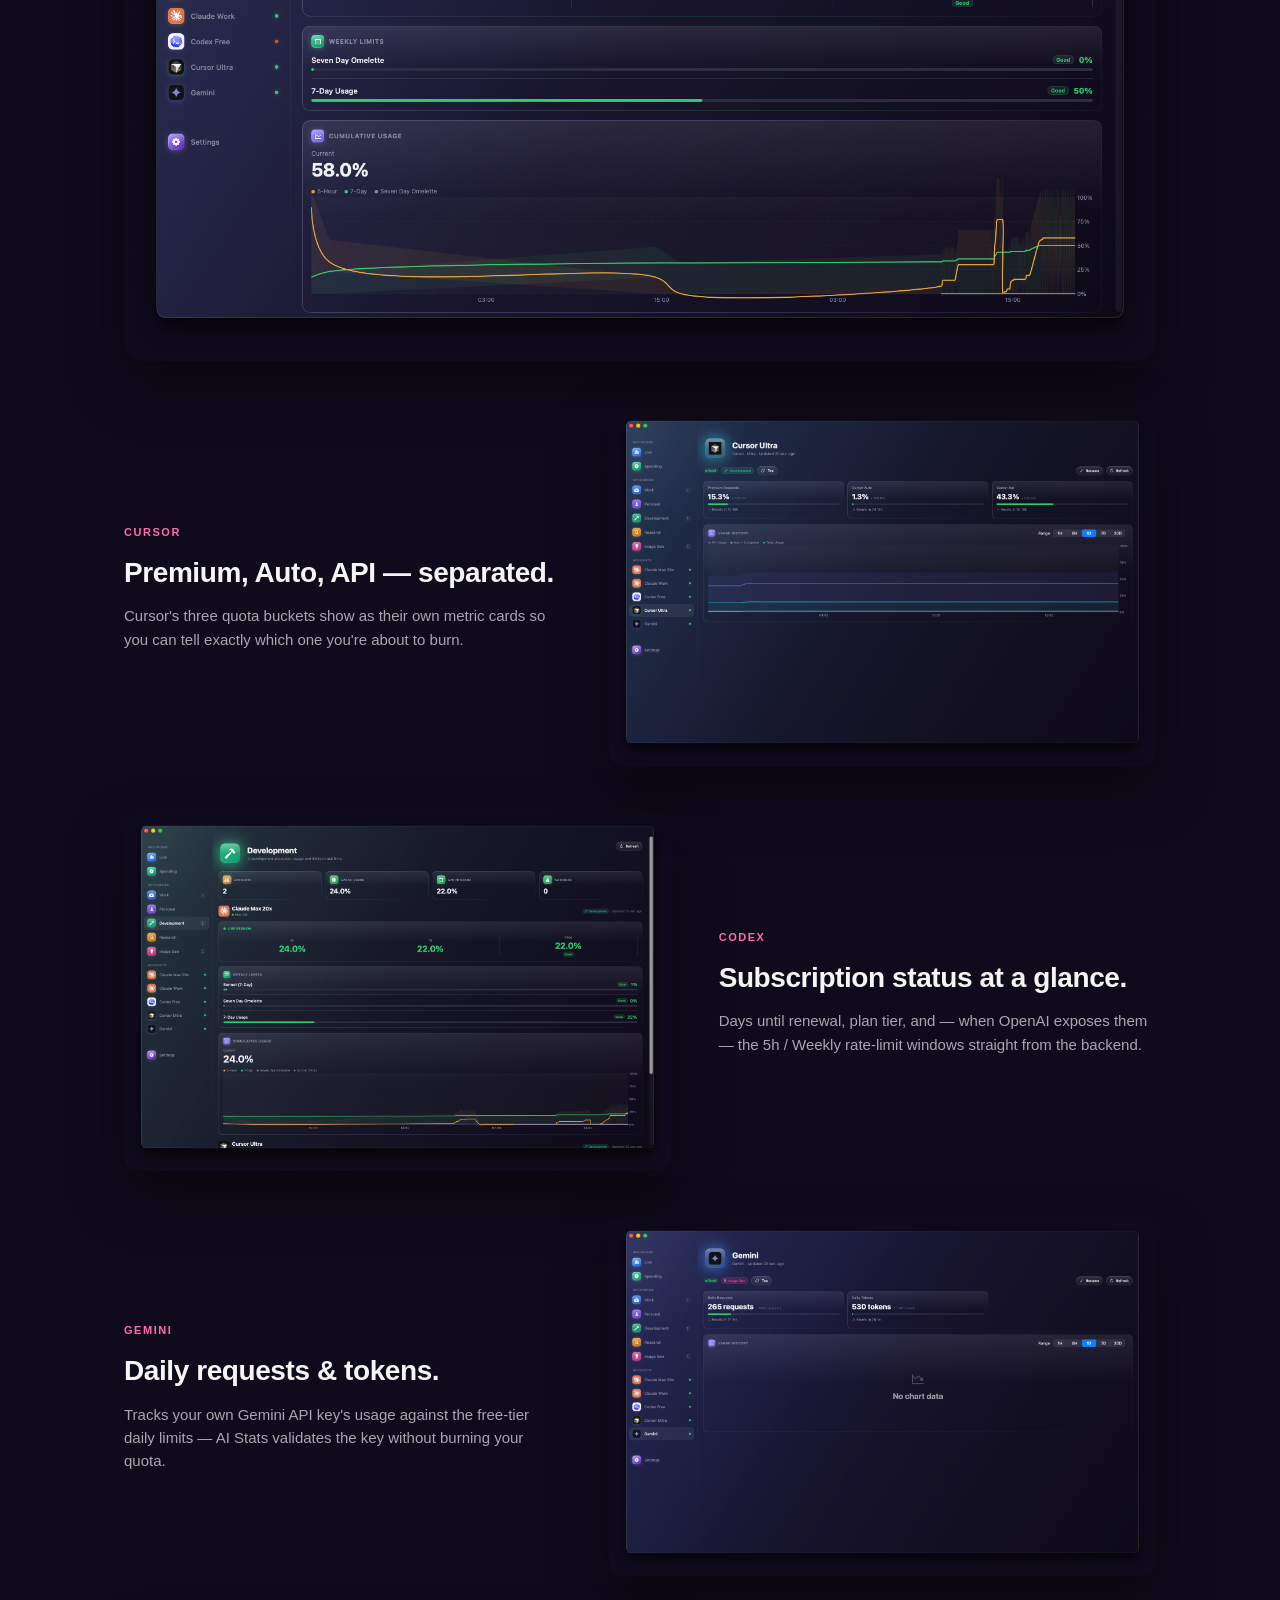
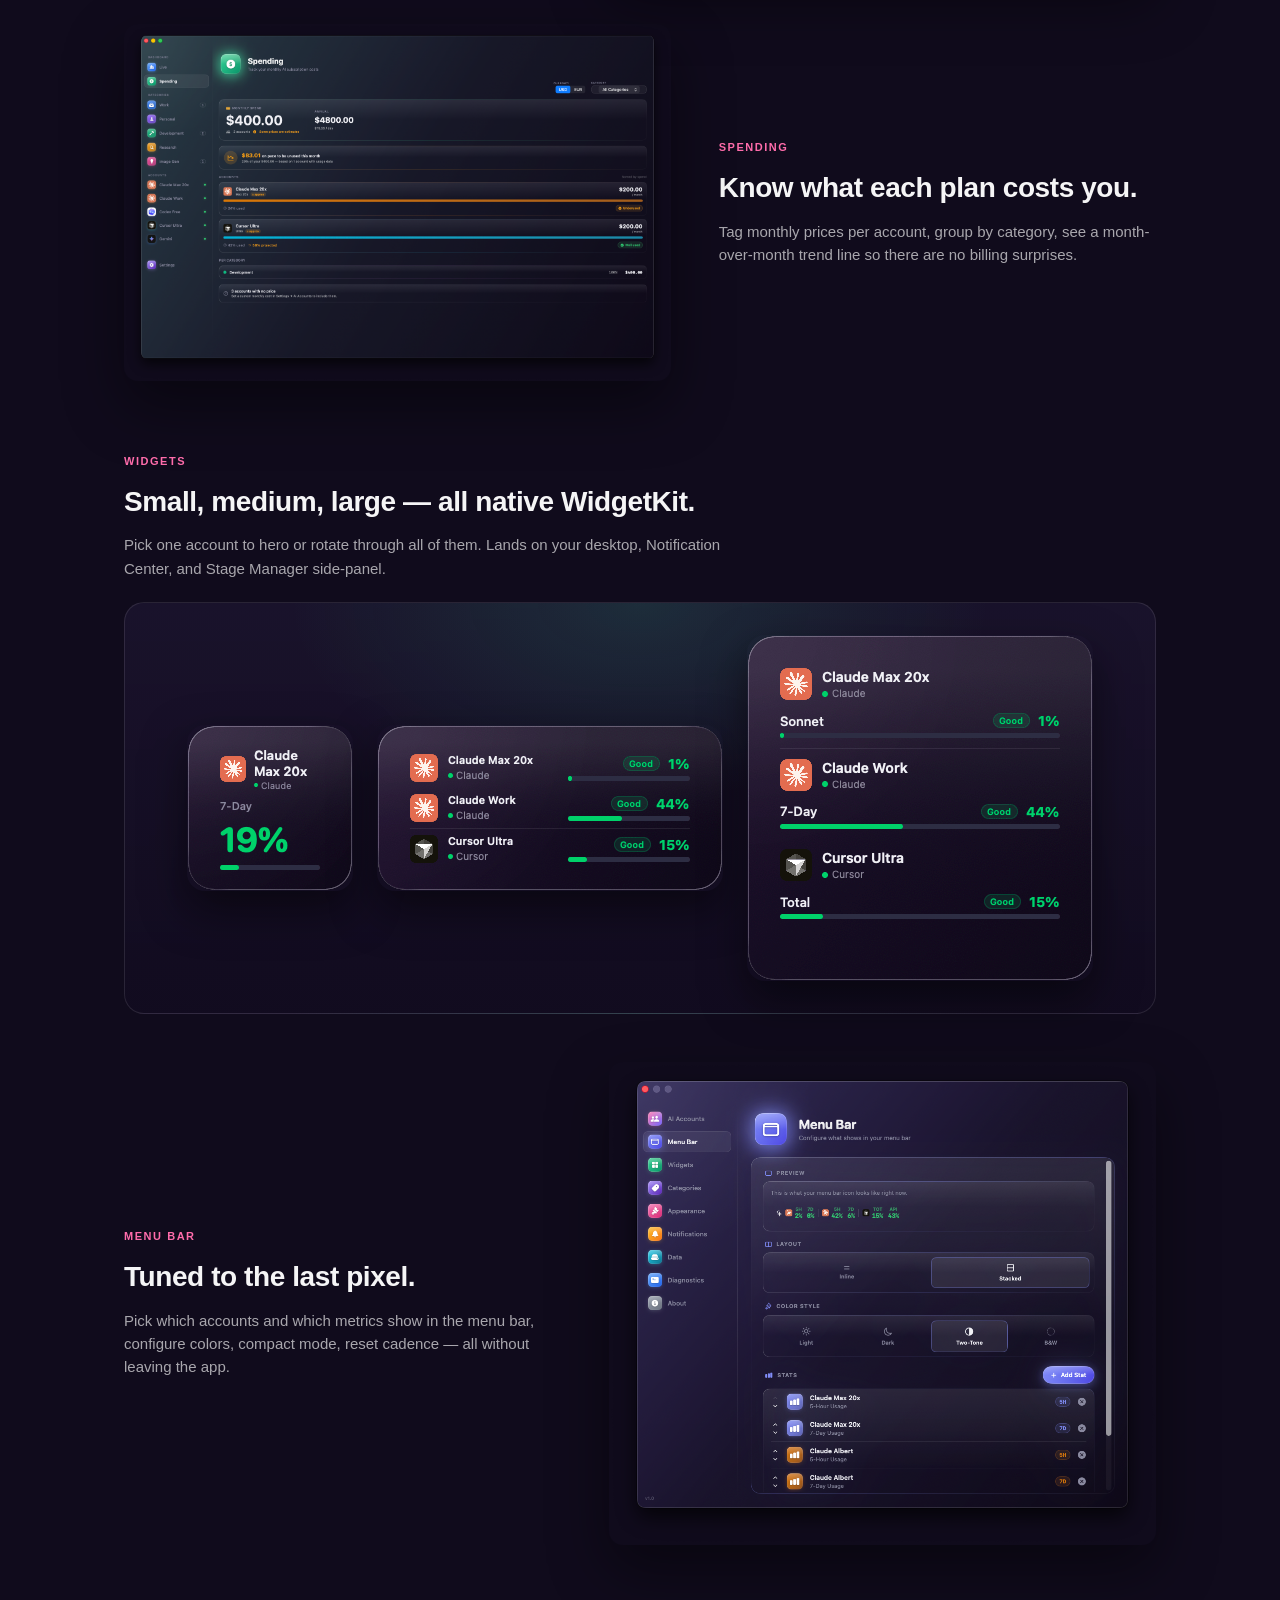
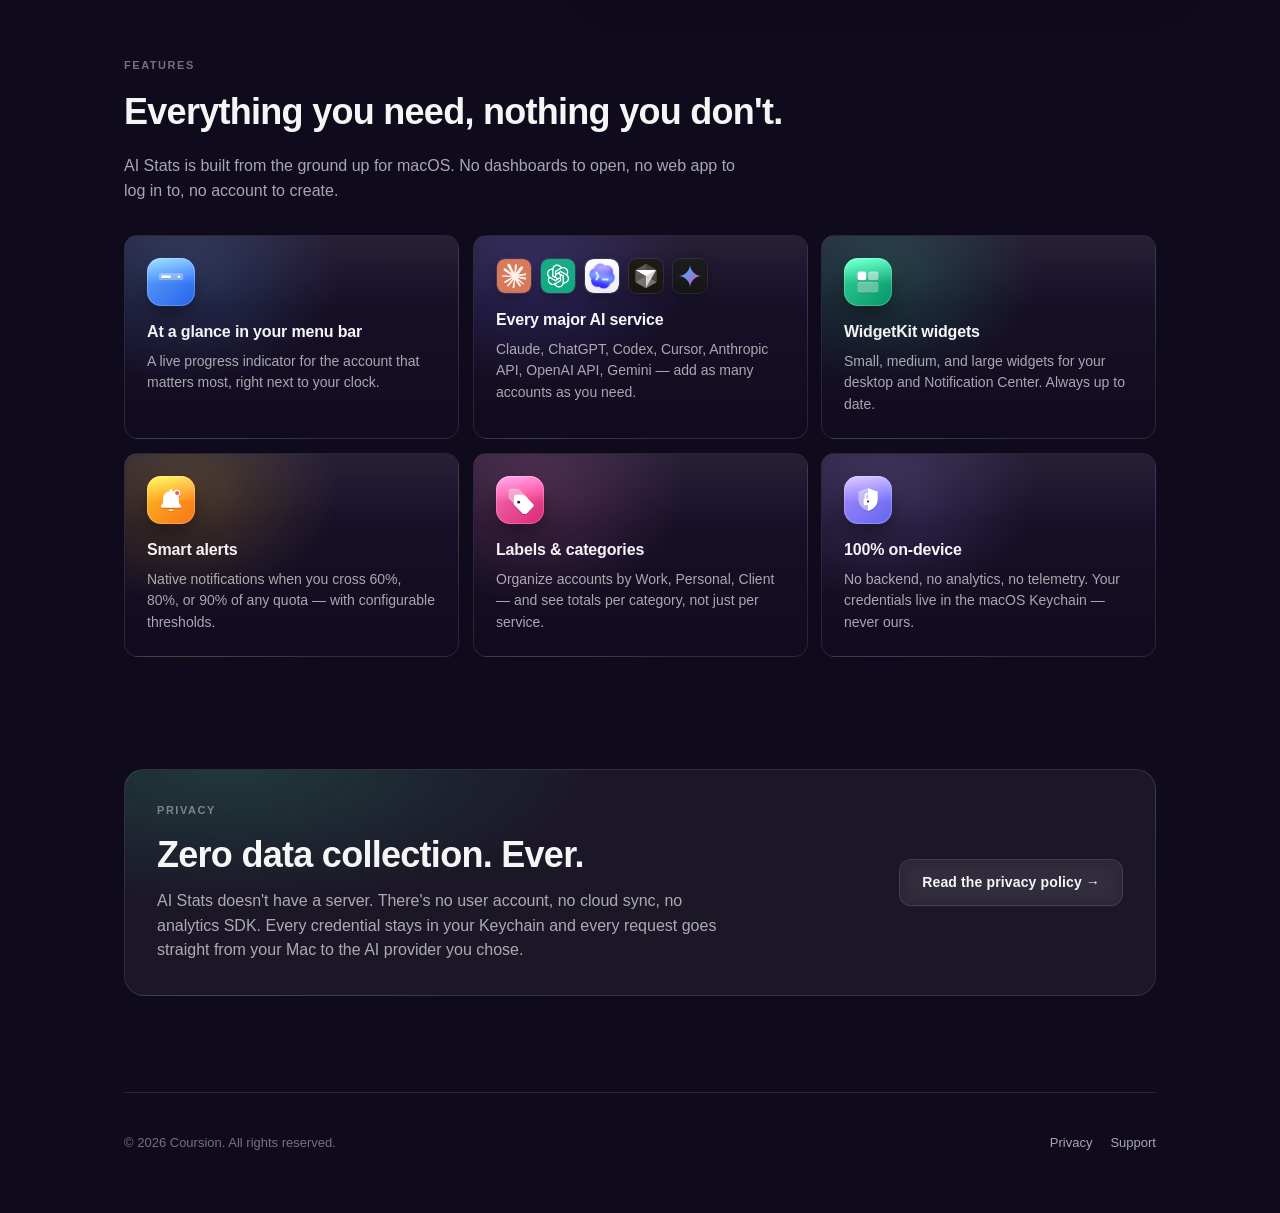
==== commit bc02c495: "feat(site): point hero CTA at live App Store listing Co-Authored-By: Claude Opus 4.7 (1M context) <n" ====
--- a/index.html
+++ b/index.html
@@ -38,7 +38,7 @@
         <h1>All your AI usage,<br/><span class="grad">in one menu bar.</span></h1>
         <p>AI Stats tracks quotas, limits, and spending across every AI account you use — Claude, ChatGPT, Codex, Cursor, Anthropic, OpenAI, Gemini — and keeps it all on your Mac.</p>
         <div class="cta-row">
-          <a href="#" class="btn btn-primary" aria-label="Download on the Mac App Store">Coming to the Mac App Store</a>
+          <a href="https://apps.apple.com/app/id6762005507" class="btn btn-primary" aria-label="Download on the Mac App Store">Download on the Mac App Store</a>
           <a href="#features" class="btn btn-ghost">See features</a>
         </div>
         <div class="hero-meta">Requires macOS 14 Sonoma or later · Apple Silicon &amp; Intel</div>
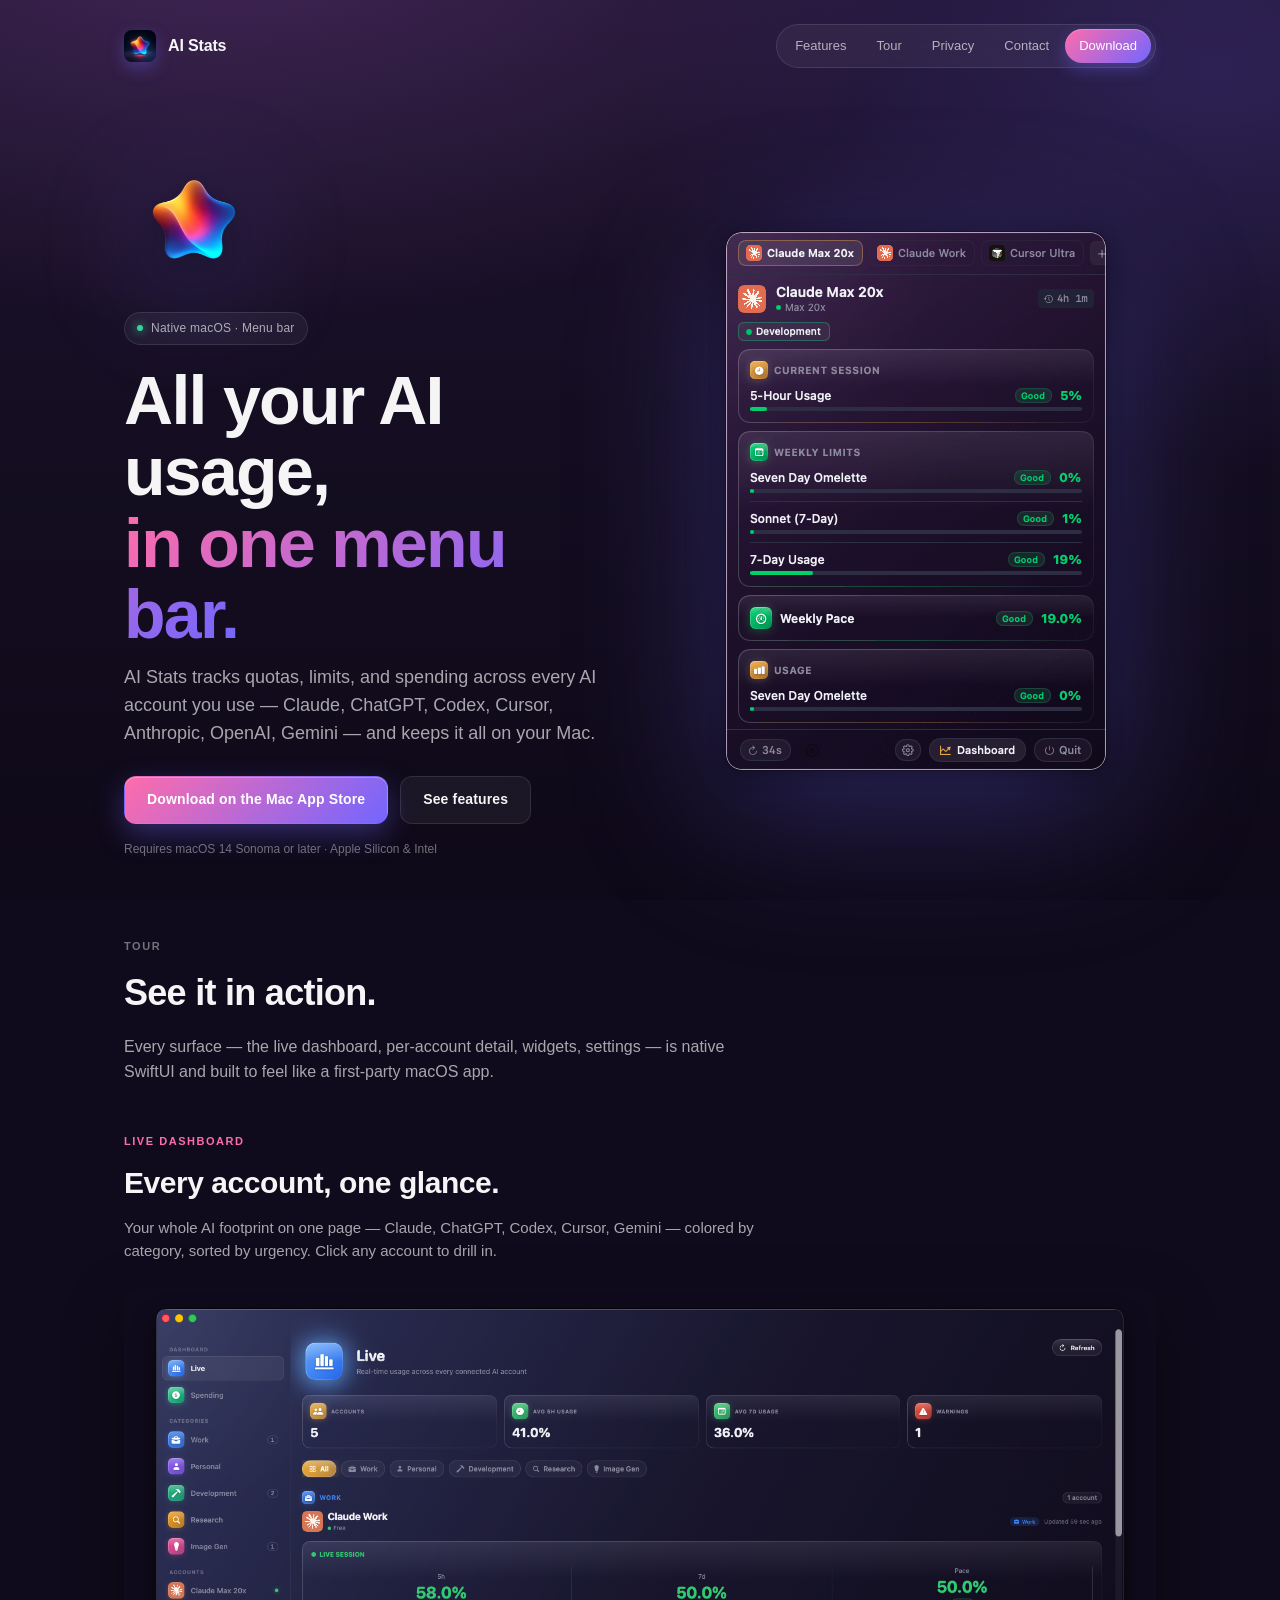
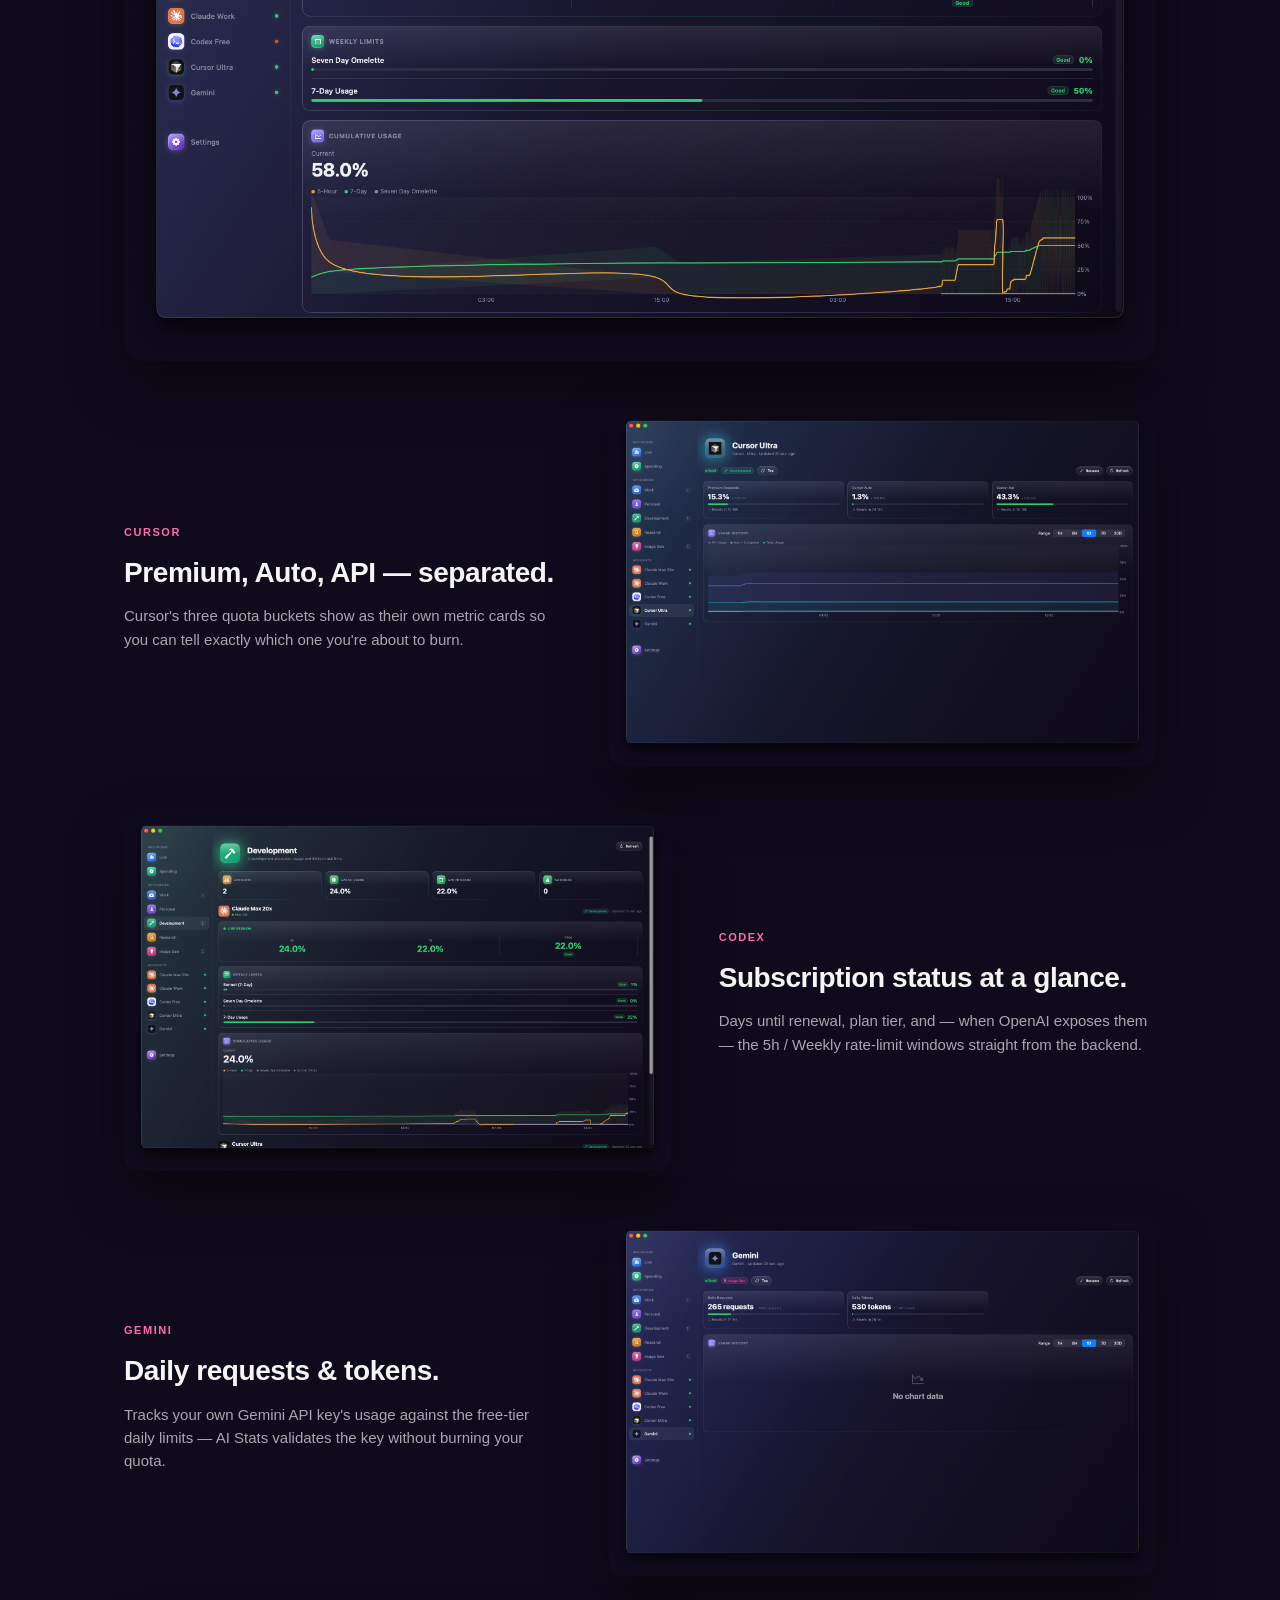
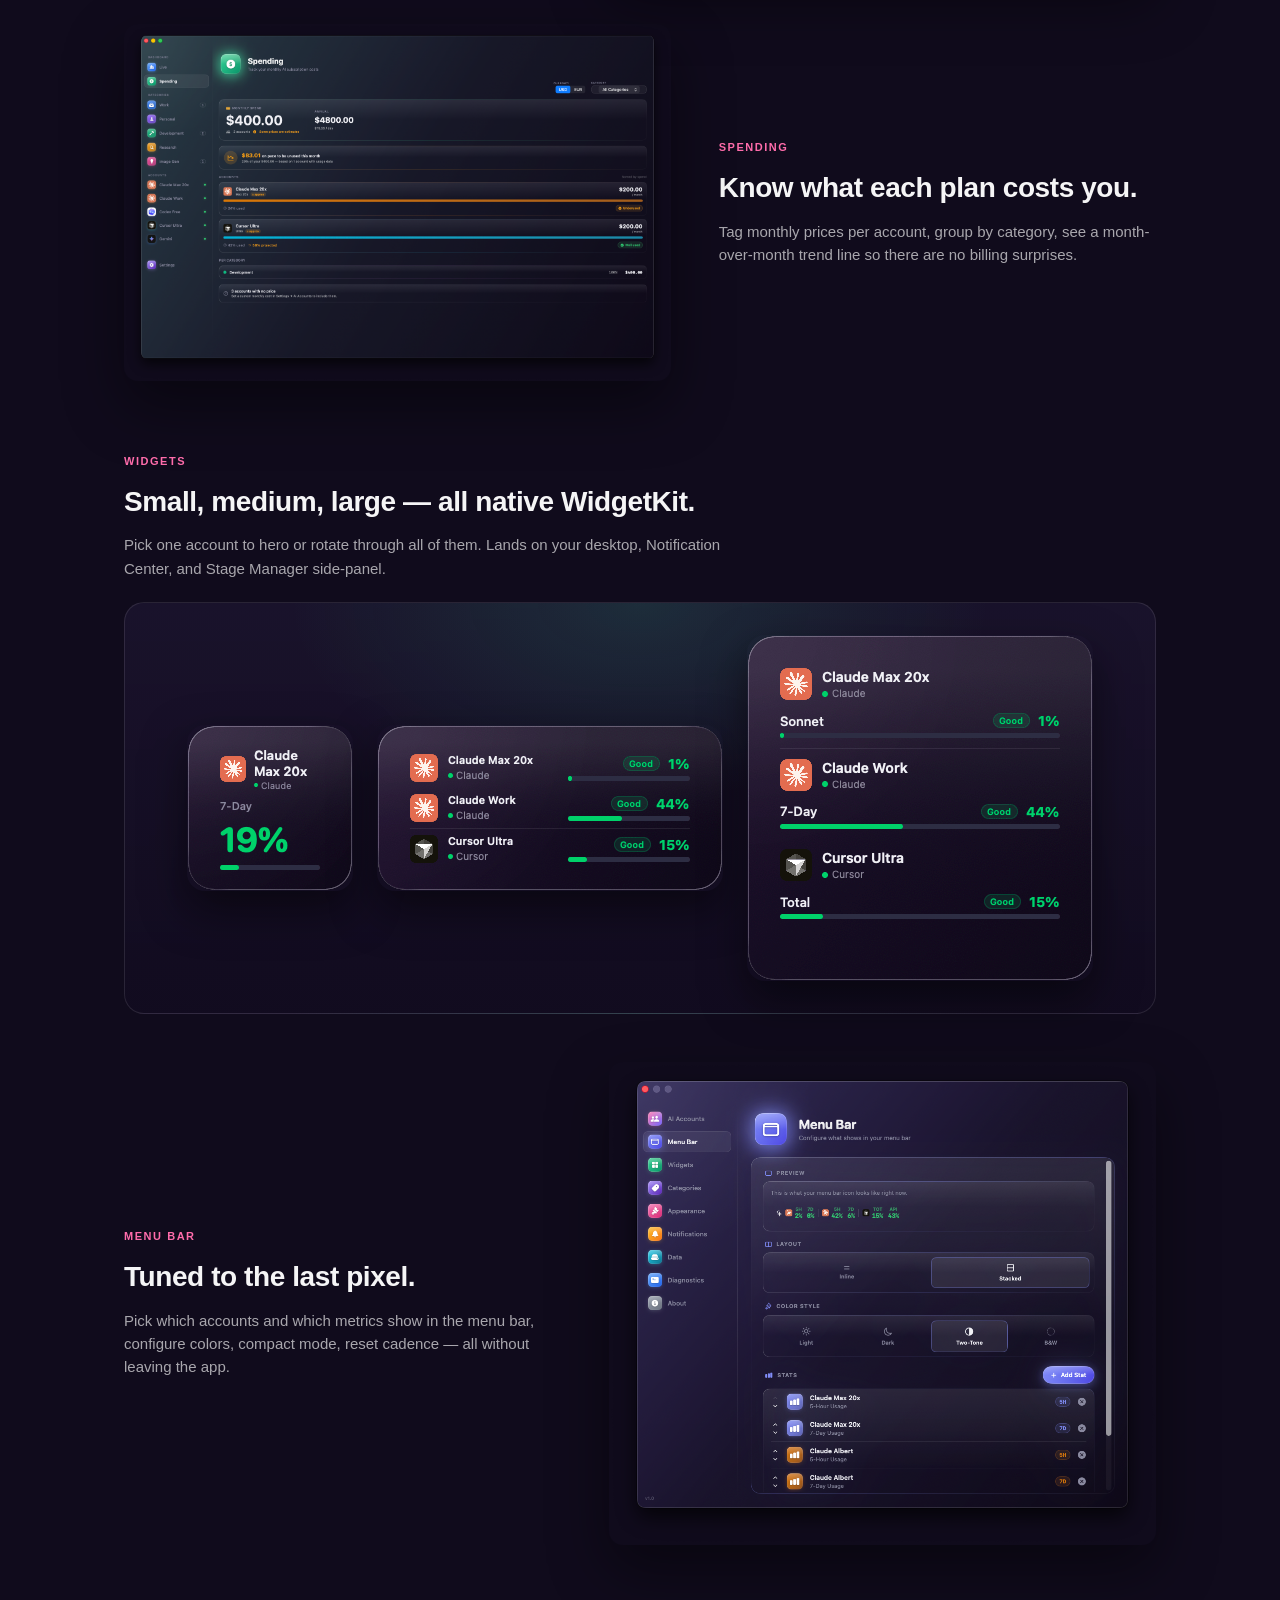
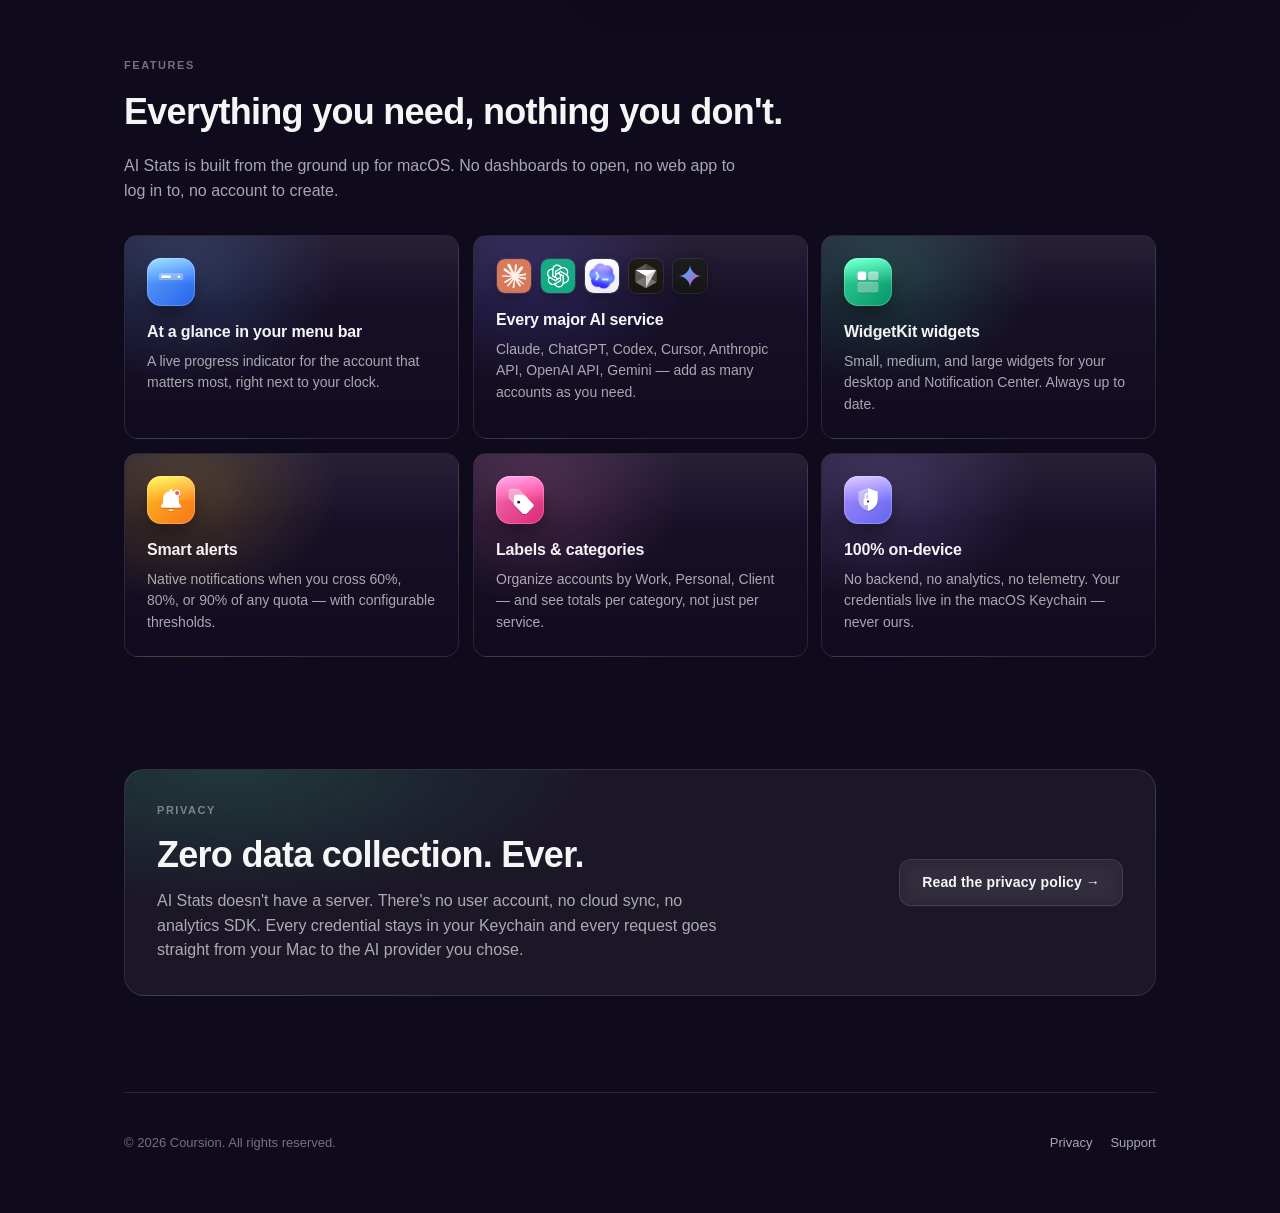
==== commit 91957235: "feat(site): promote nav Download CTA, demote Contact to plain link Co-Authored-By: Claude Opus 4.7 (" ====
--- a/index.html
+++ b/index.html
@@ -27,7 +27,8 @@
         <a href="#features">Features</a>
         <a href="#showcase">Tour</a>
         <a href="#privacy">Privacy</a>
-        <a href="mailto:kuraydev.io@gmail.com" class="nav-cta">Contact</a>
+        <a href="mailto:kuraydev.io@gmail.com">Contact</a>
+        <a href="https://apps.apple.com/app/id6762005507" class="nav-cta" aria-label="Download on the Mac App Store">Download</a>
       </div>
     </nav>
 
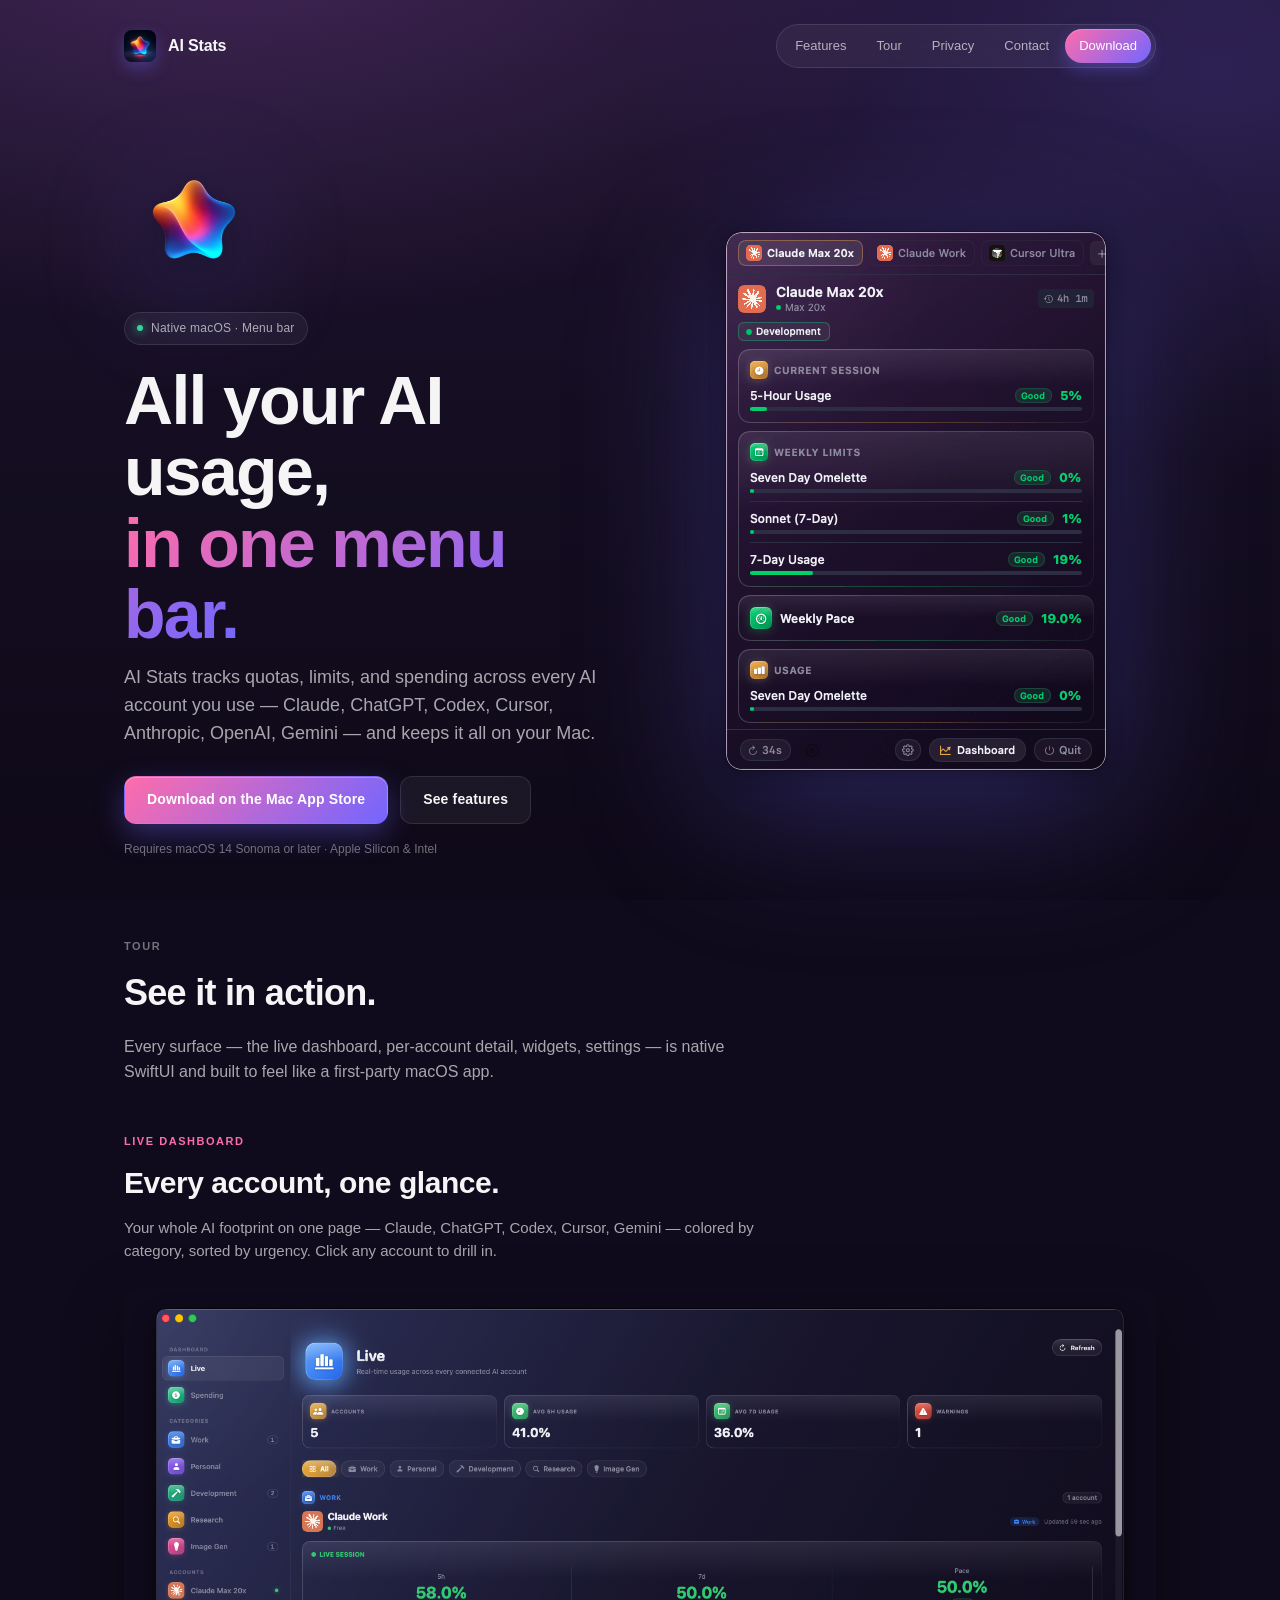
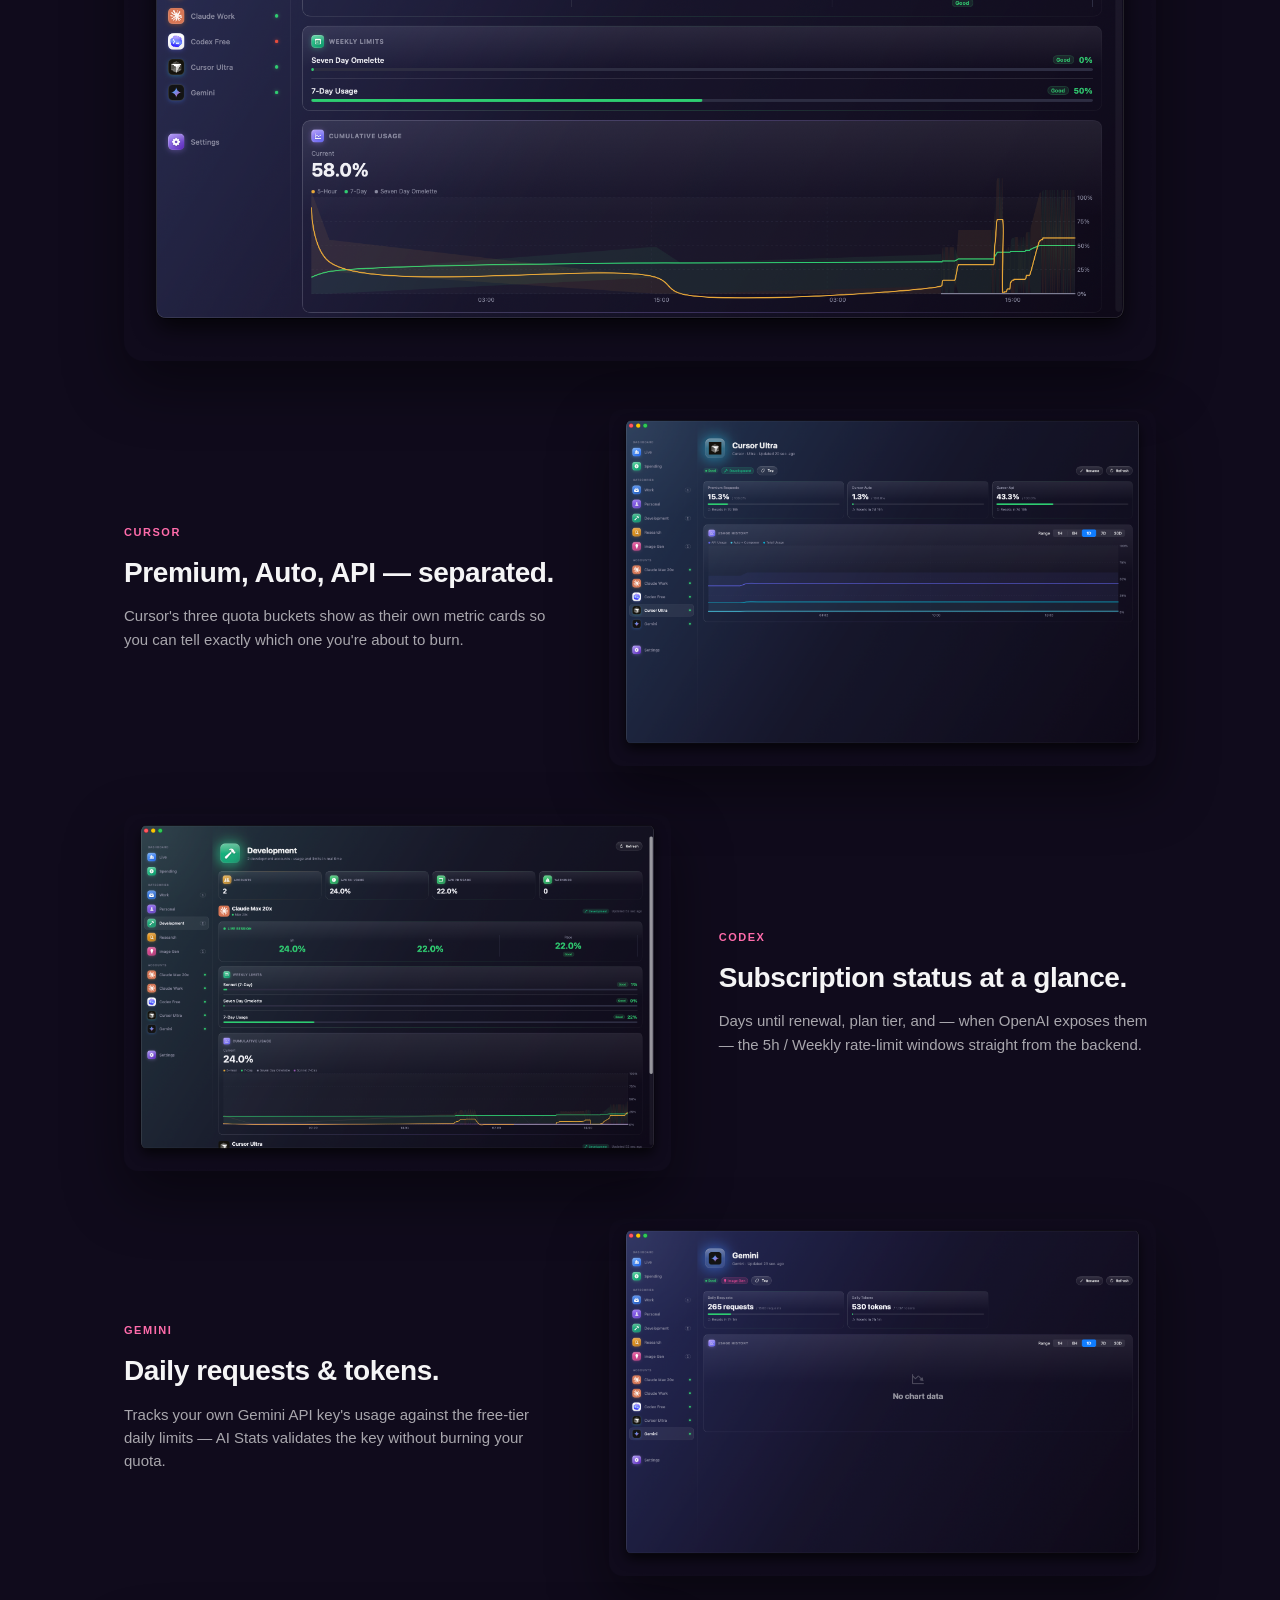
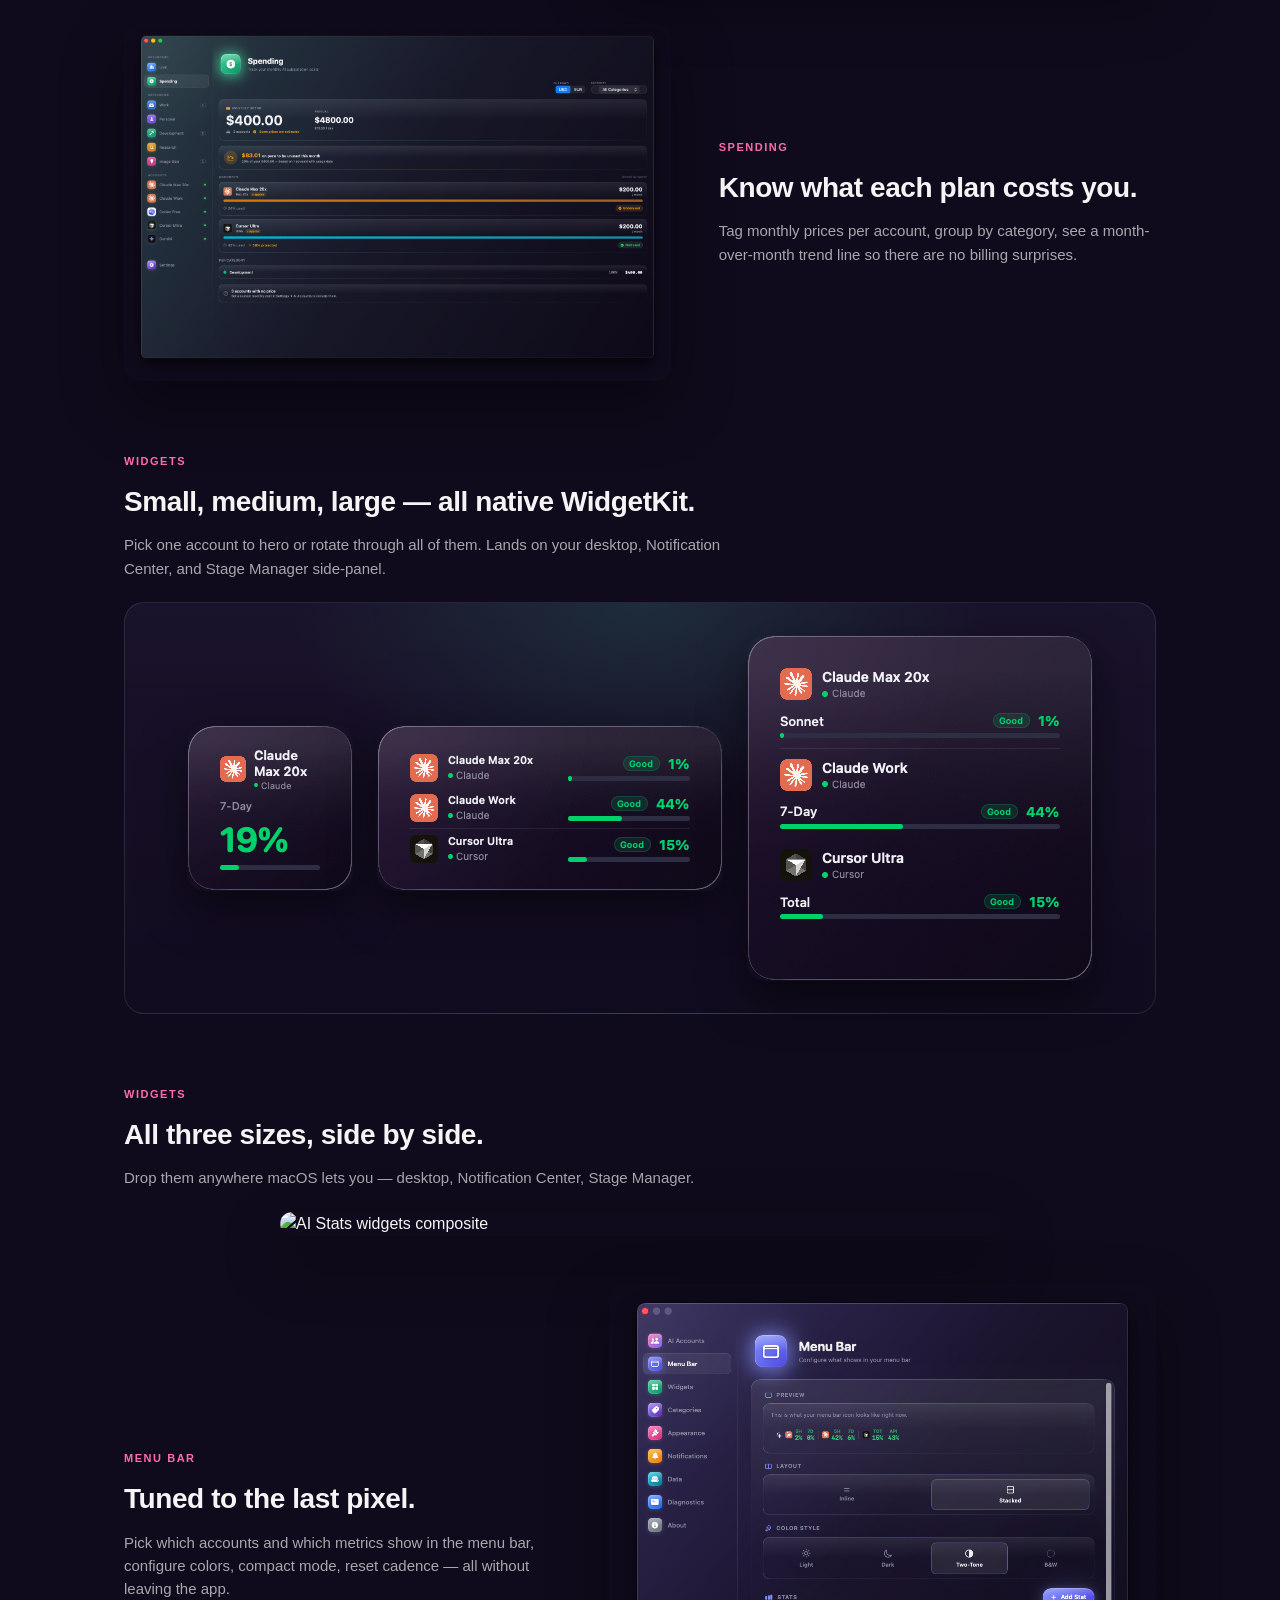
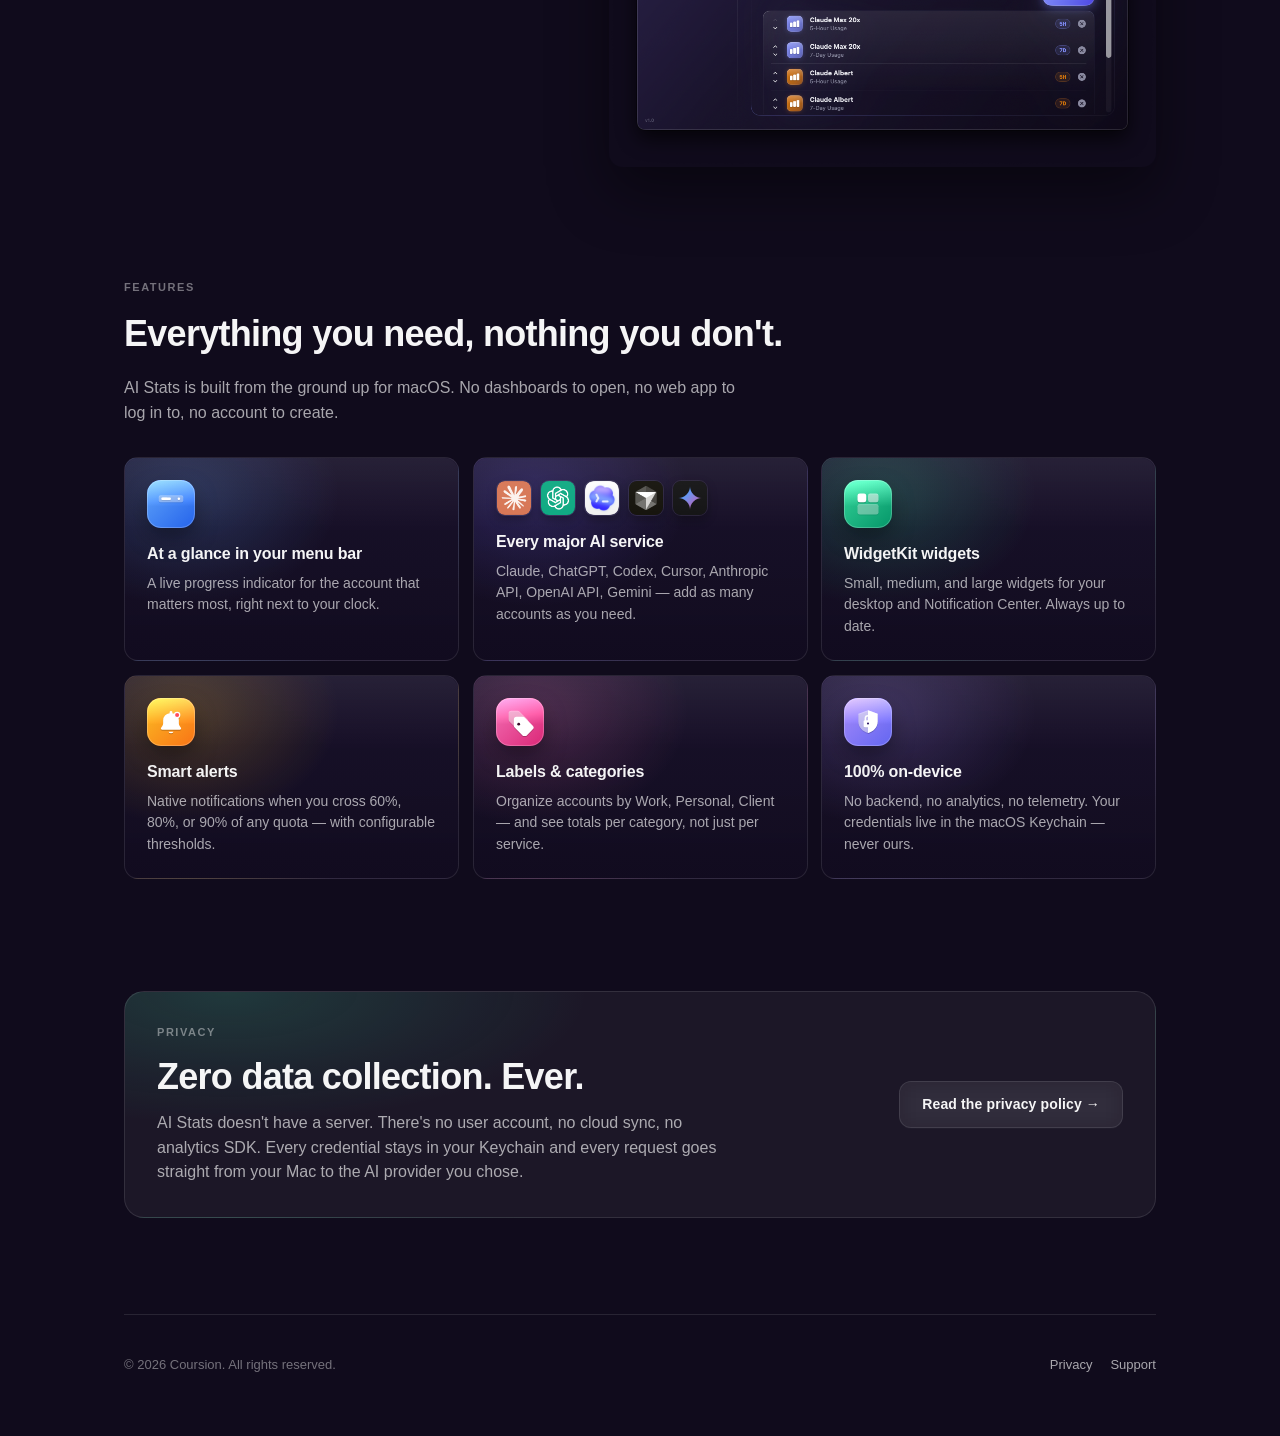
==== commit 7c81dd2f: "chore: add private visitor analytics beacon (polaris t.js)" ====
--- a/index.html
+++ b/index.html
@@ -15,6 +15,7 @@
   <link rel="icon" type="image/png" sizes="64x64" href="favicon.png" />
   <link rel="apple-touch-icon" href="icon.png" />
   <meta property="og:image" content="icon@2x.png" />
+  <script defer src="https://polaris-backend-489776622782.europe-west1.run.app/api/v1/analytics/t.js" data-site="aistats.coursion.studio"></script>
 </head>
 <body>
   <div class="container">
@@ -113,6 +114,16 @@
           <img class="widget small"  src="screenshots/small-widget.png"  alt="Small widget" />
           <img class="widget medium" src="screenshots/medium-widget.png" alt="Medium widget" />
           <img class="widget large"  src="screenshots/large-widget.png"  alt="Large widget" />
+        </div>
+      </div>
+
+      <!-- Widgets composite (compact) -->
+      <div class="showcase-block reveal">
+        <div class="showcase-kicker">Widgets</div>
+        <h3>All three sizes, side by side.</h3>
+        <p>Drop them anywhere macOS lets you — desktop, Notification Center, Stage Manager.</p>
+        <div class="showcase-media" style="max-width: 720px; margin: 0 auto;">
+          <img src="screenshots/full-widgets.png" alt="AI Stats widgets composite" />
         </div>
       </div>
 
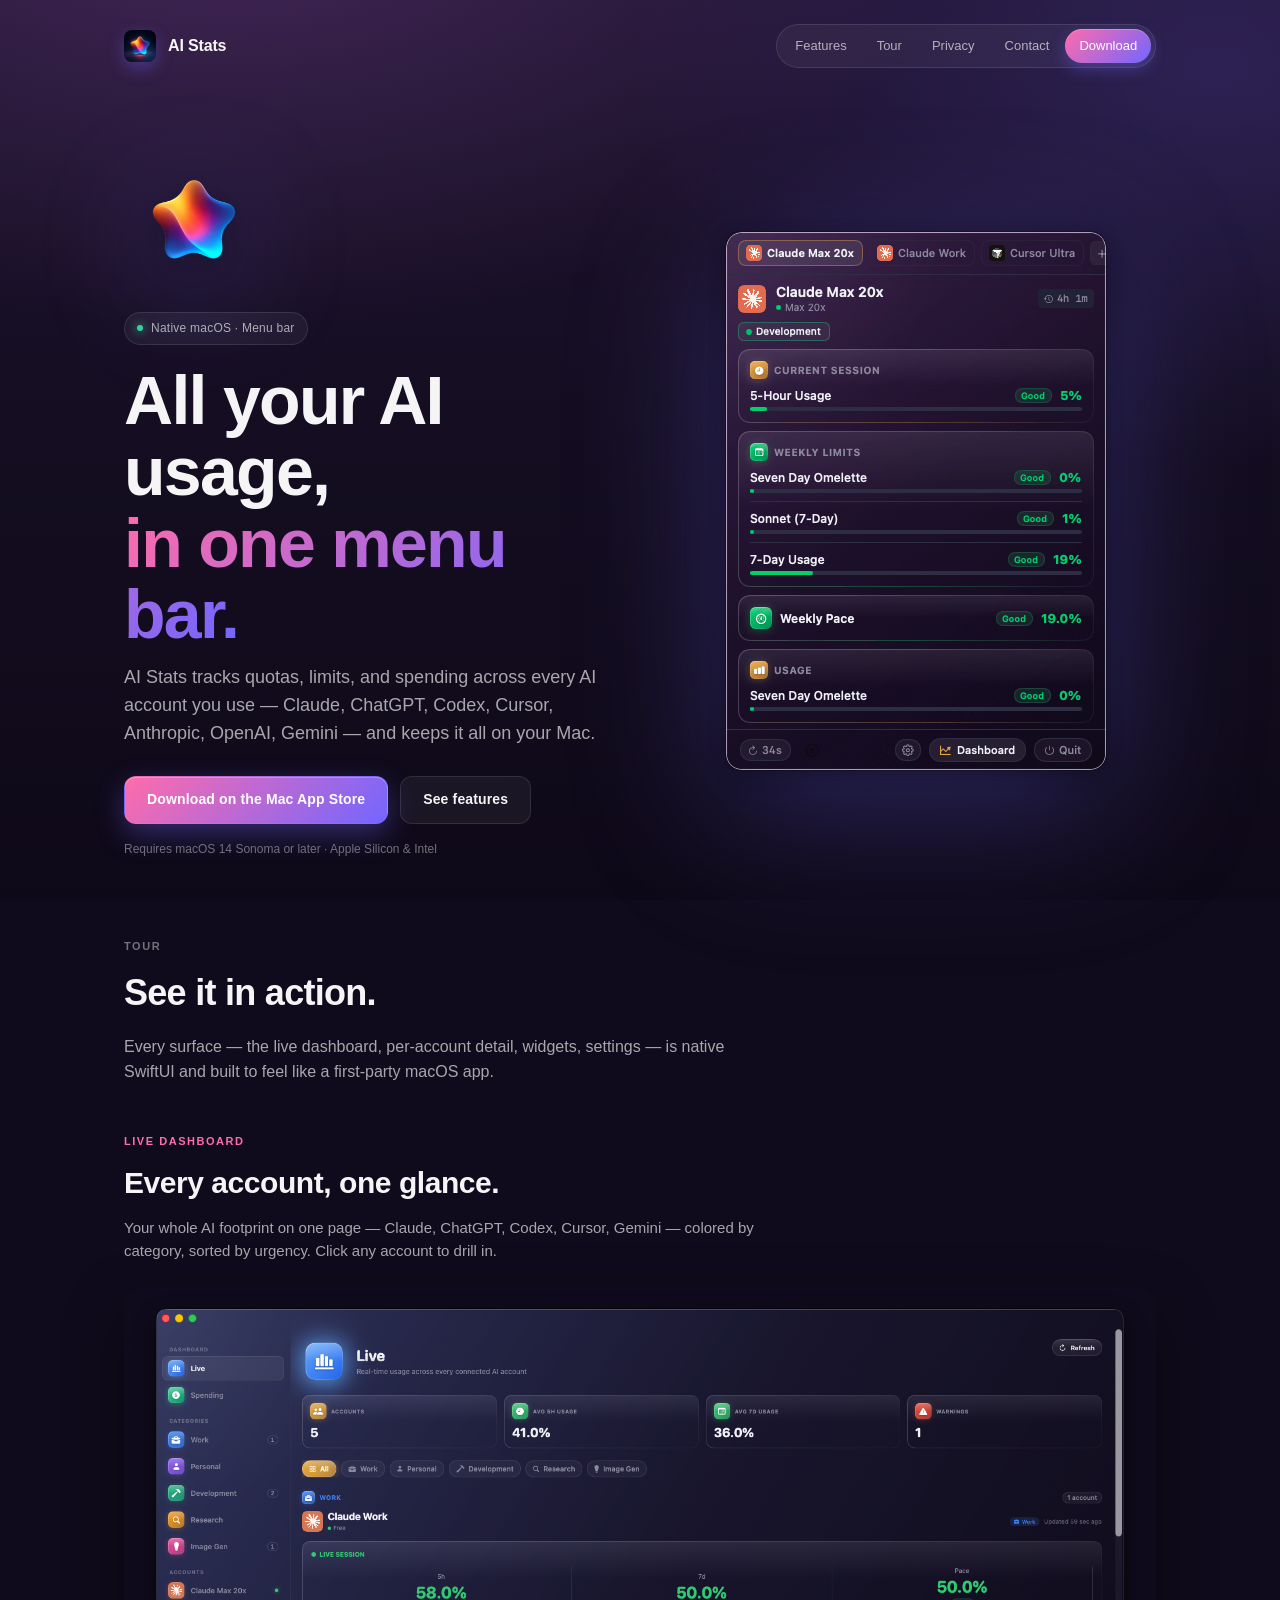
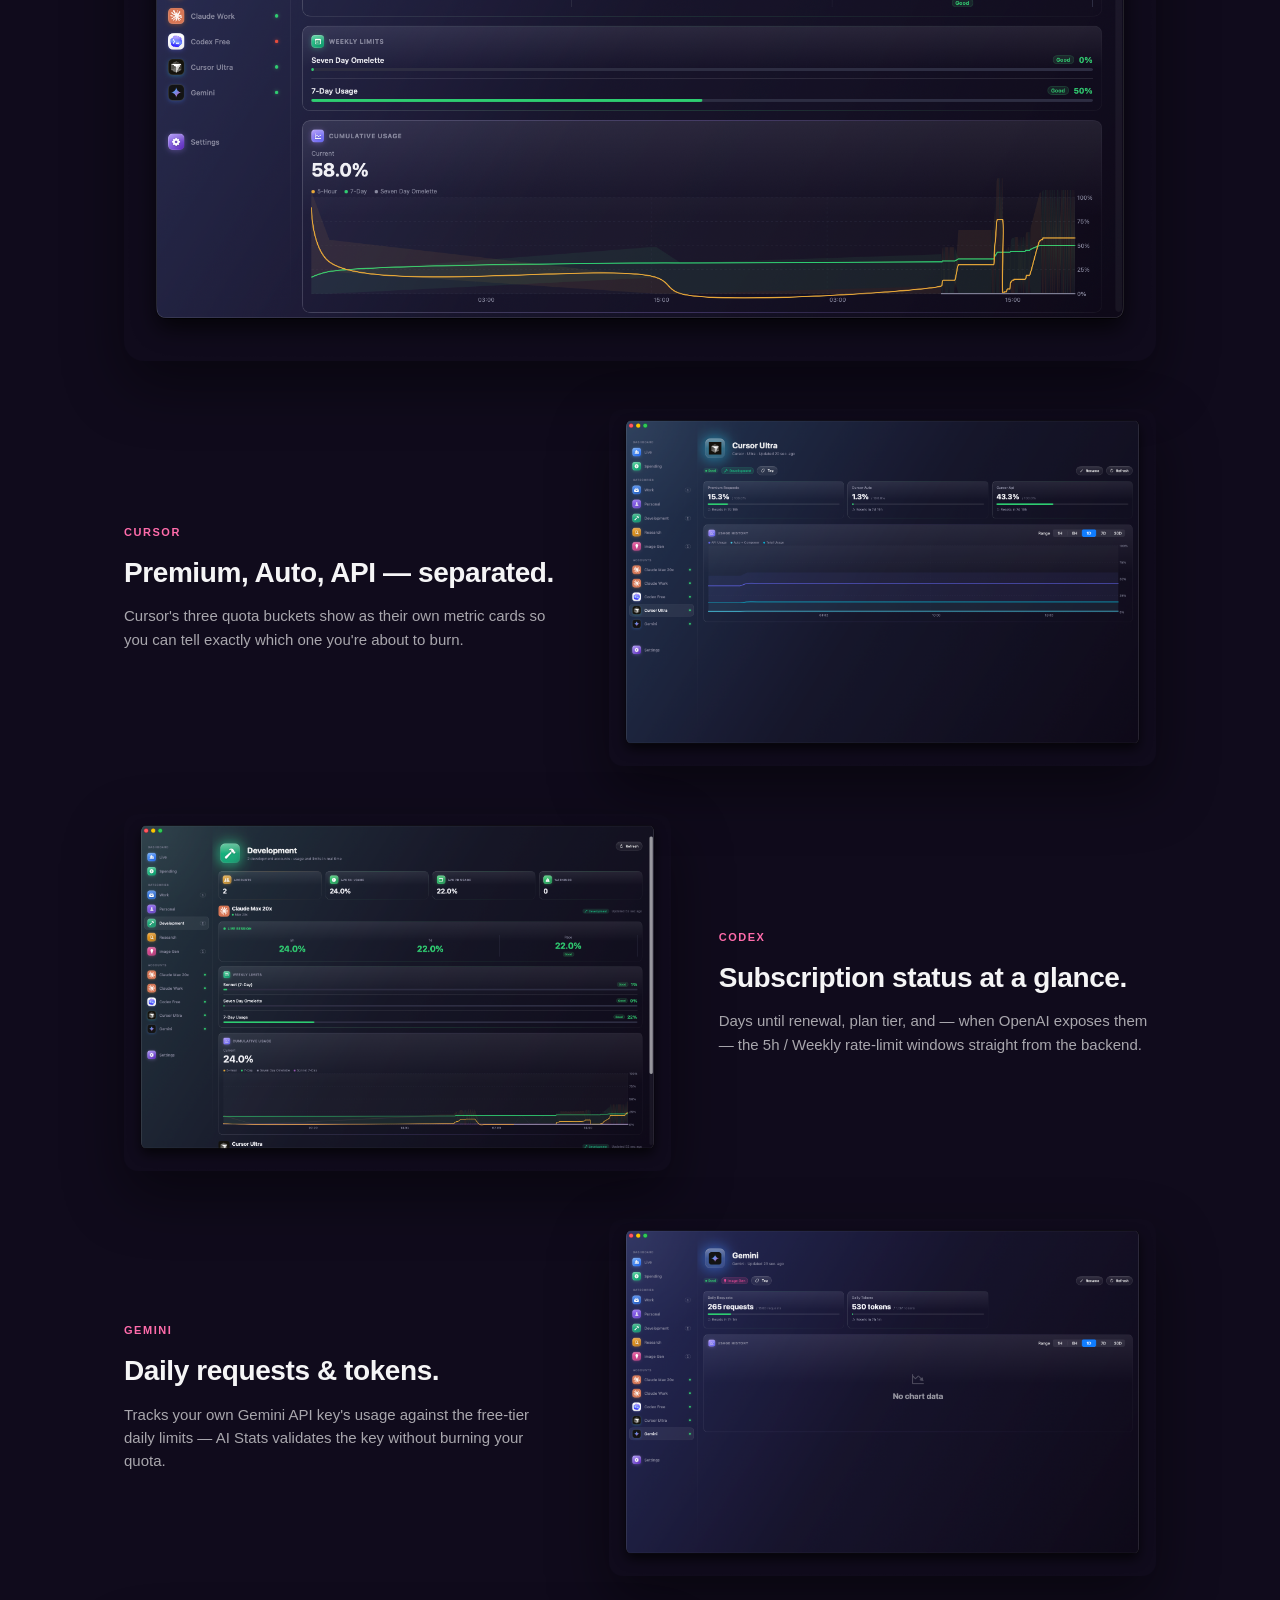
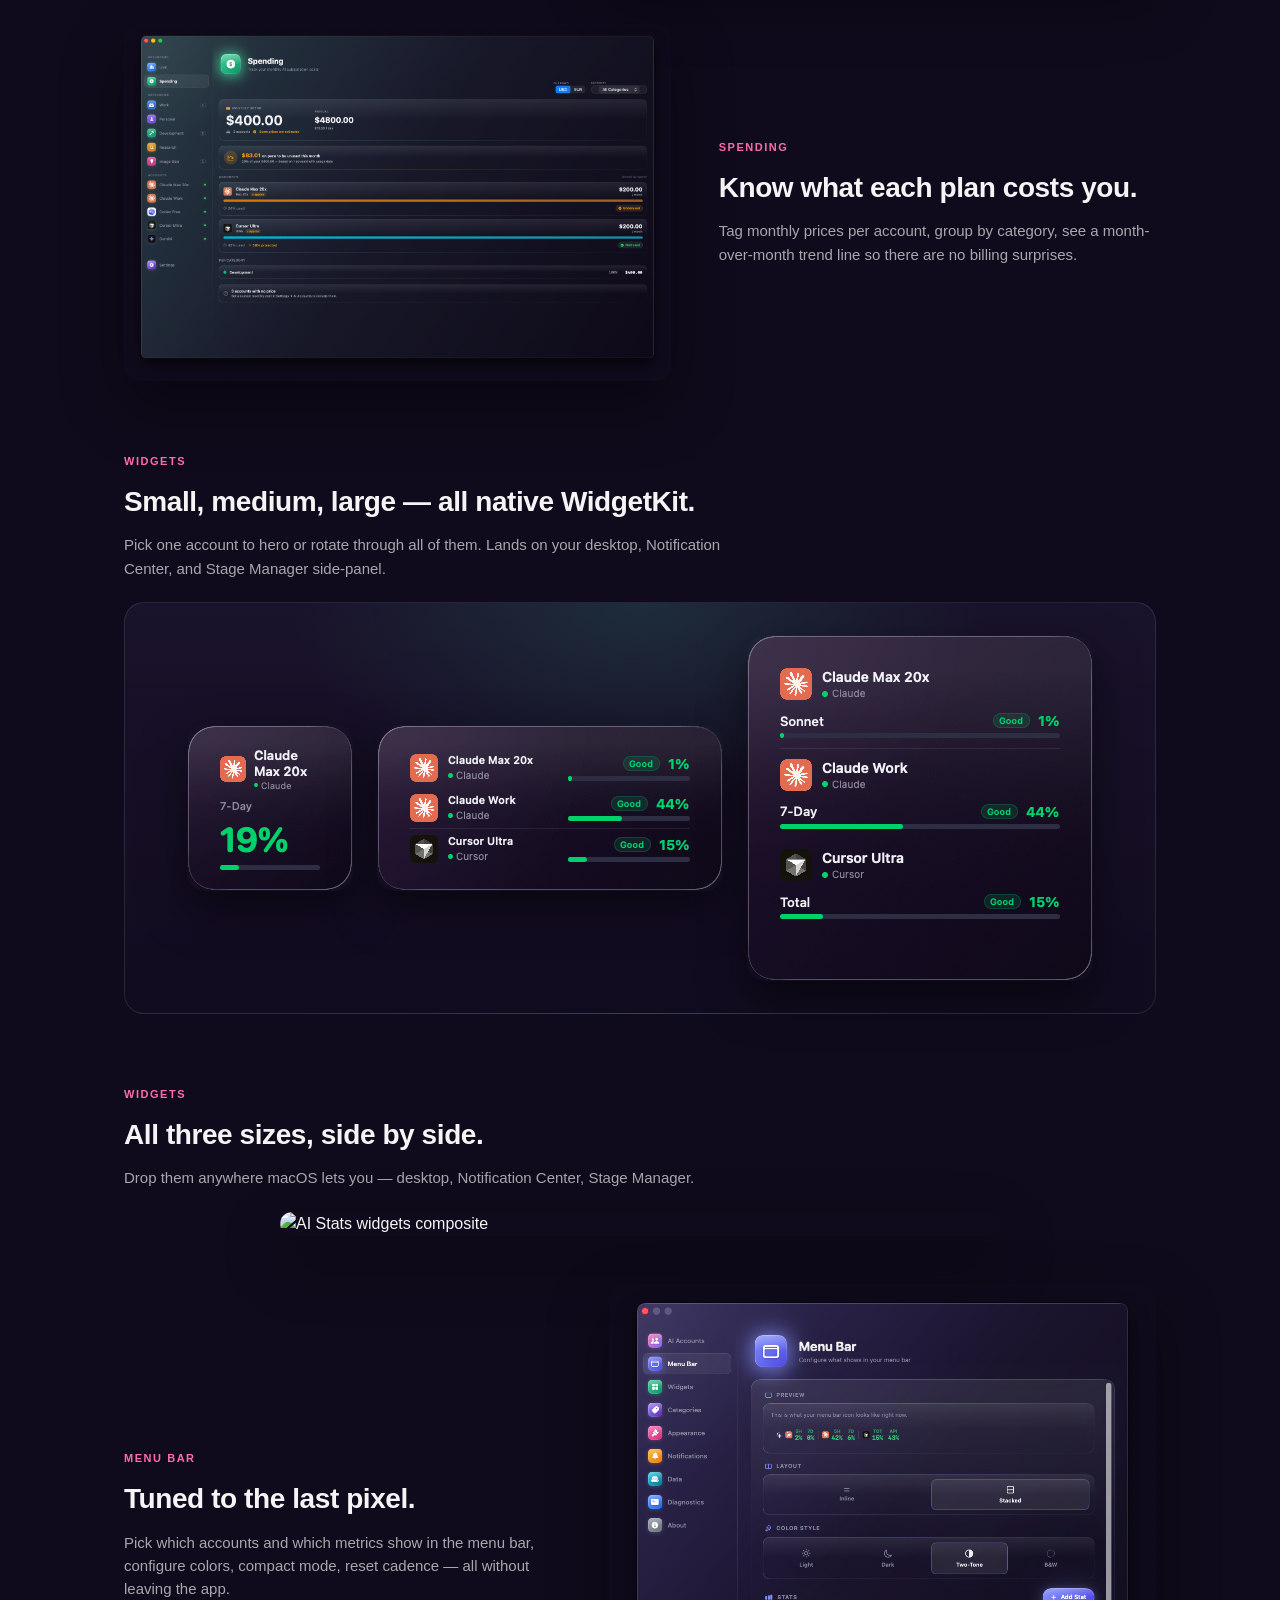
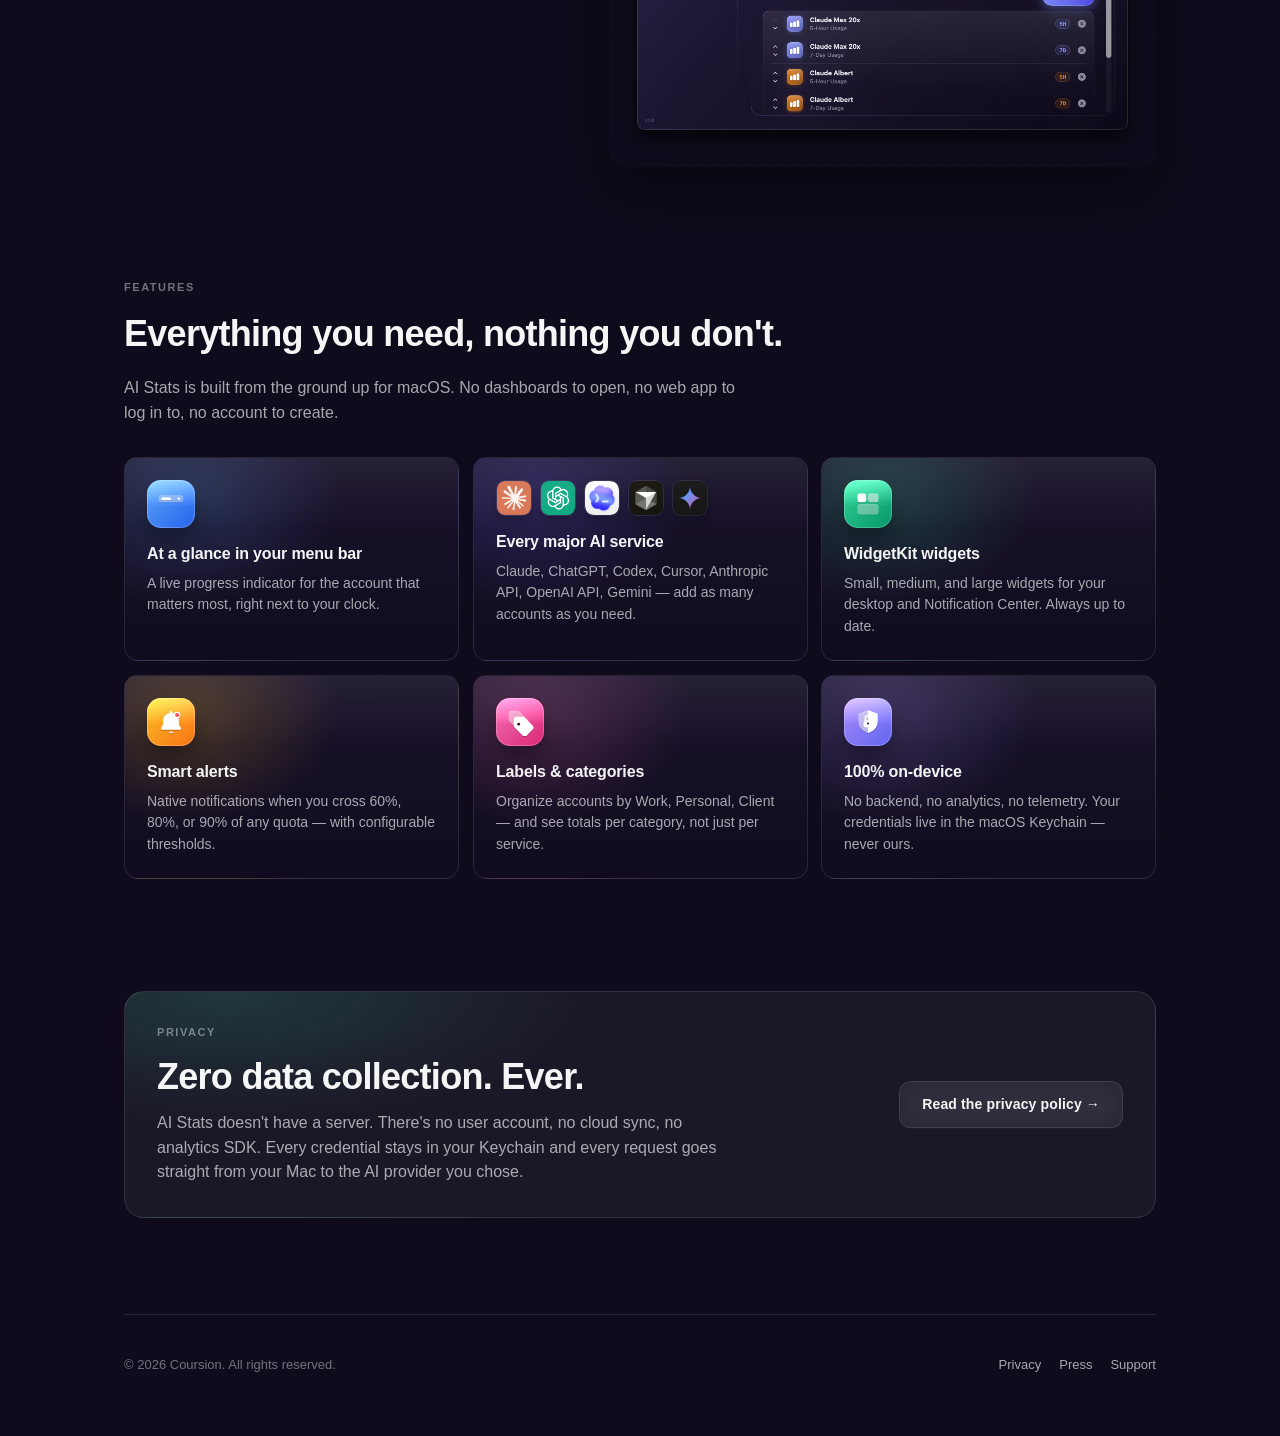
==== commit 80a6e6ac: "site: absolute og:image, press kit" ====
--- a/index.html
+++ b/index.html
@@ -14,7 +14,7 @@
   <link rel="stylesheet" href="styles.css" />
   <link rel="icon" type="image/png" sizes="64x64" href="favicon.png" />
   <link rel="apple-touch-icon" href="icon.png" />
-  <meta property="og:image" content="icon@2x.png" />
+  <meta property="og:image" content="https://aistats.coursion.studio/icon@2x.png" />
   <script defer src="https://polaris-backend-489776622782.europe-west1.run.app/api/v1/analytics/t.js" data-site="aistats.coursion.studio"></script>
 </head>
 <body>
@@ -221,6 +221,7 @@
         <div>© <span id="year">2026</span> Coursion. All rights reserved.</div>
         <div class="footer-links">
           <a href="privacy.html">Privacy</a>
+        <a href="press.html">Press</a>
           <a href="mailto:kuraydev.io@gmail.com">Support</a>
         </div>
       </div>
